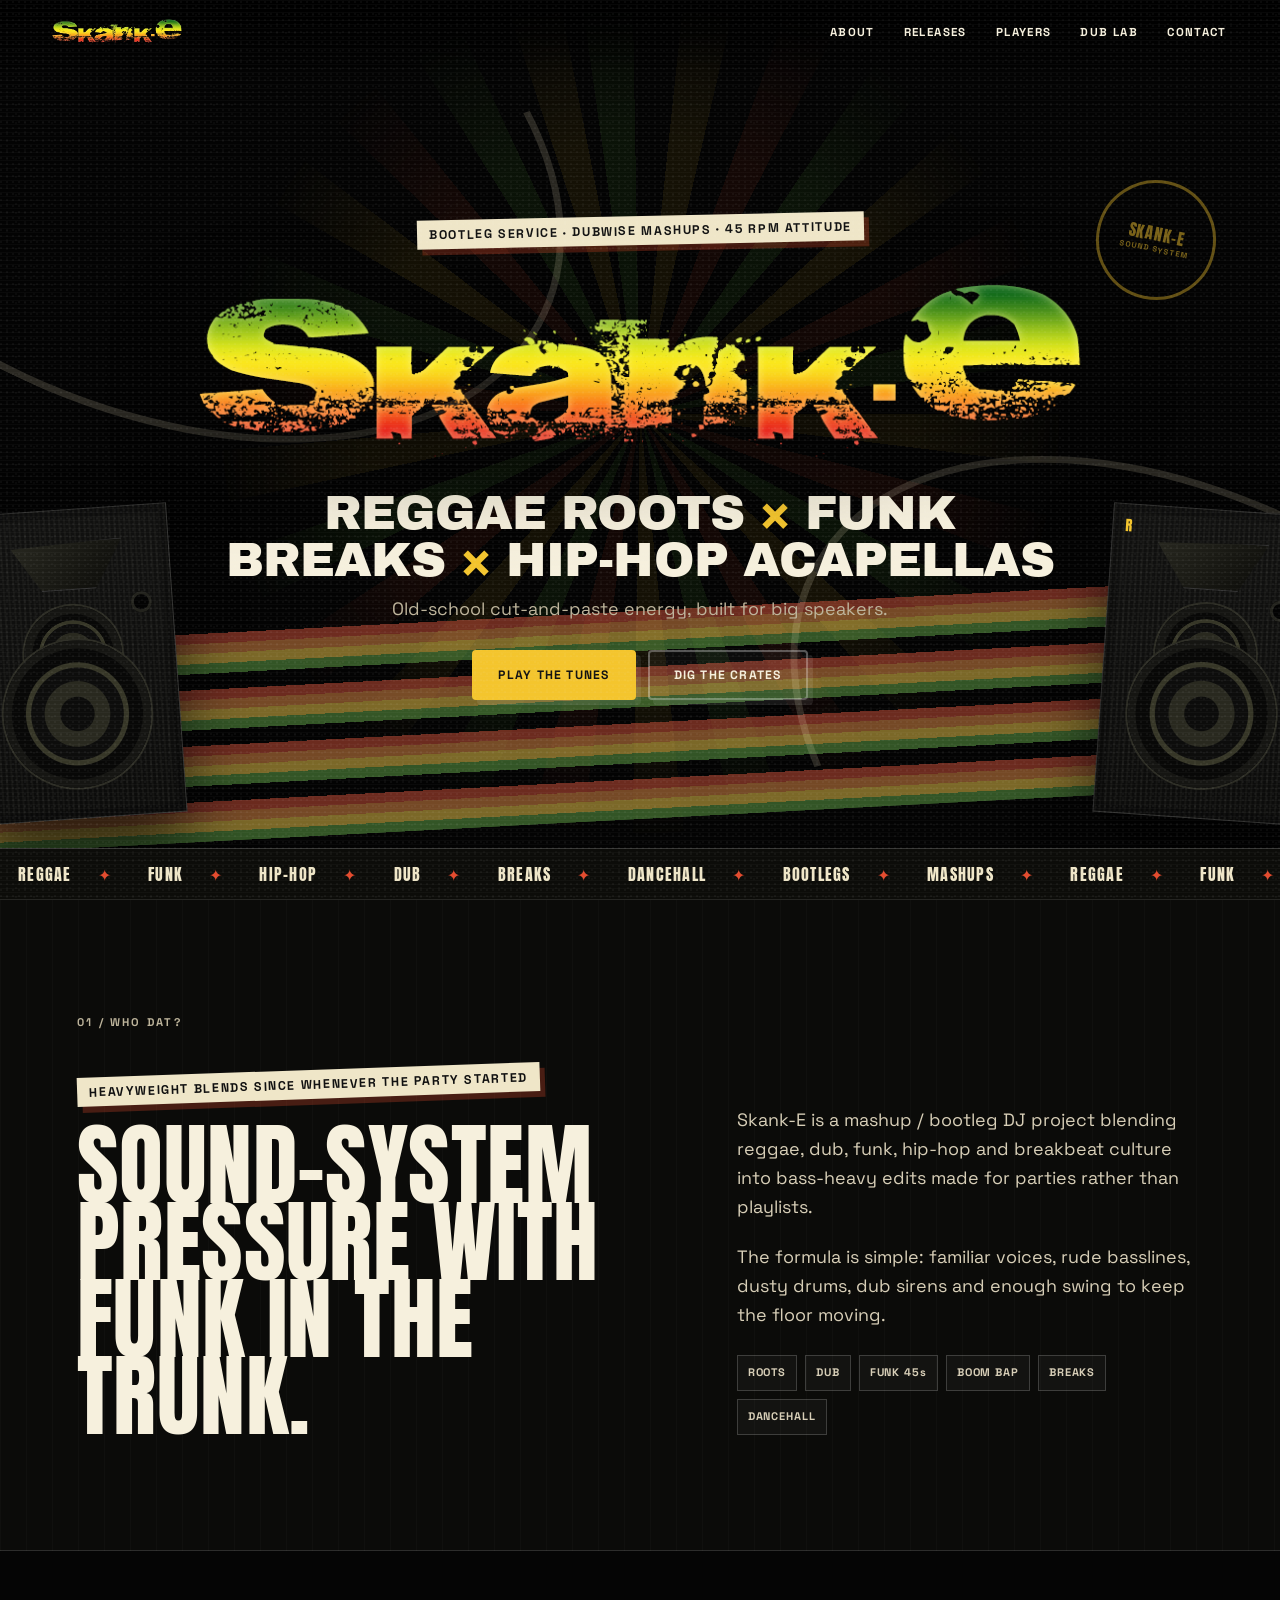
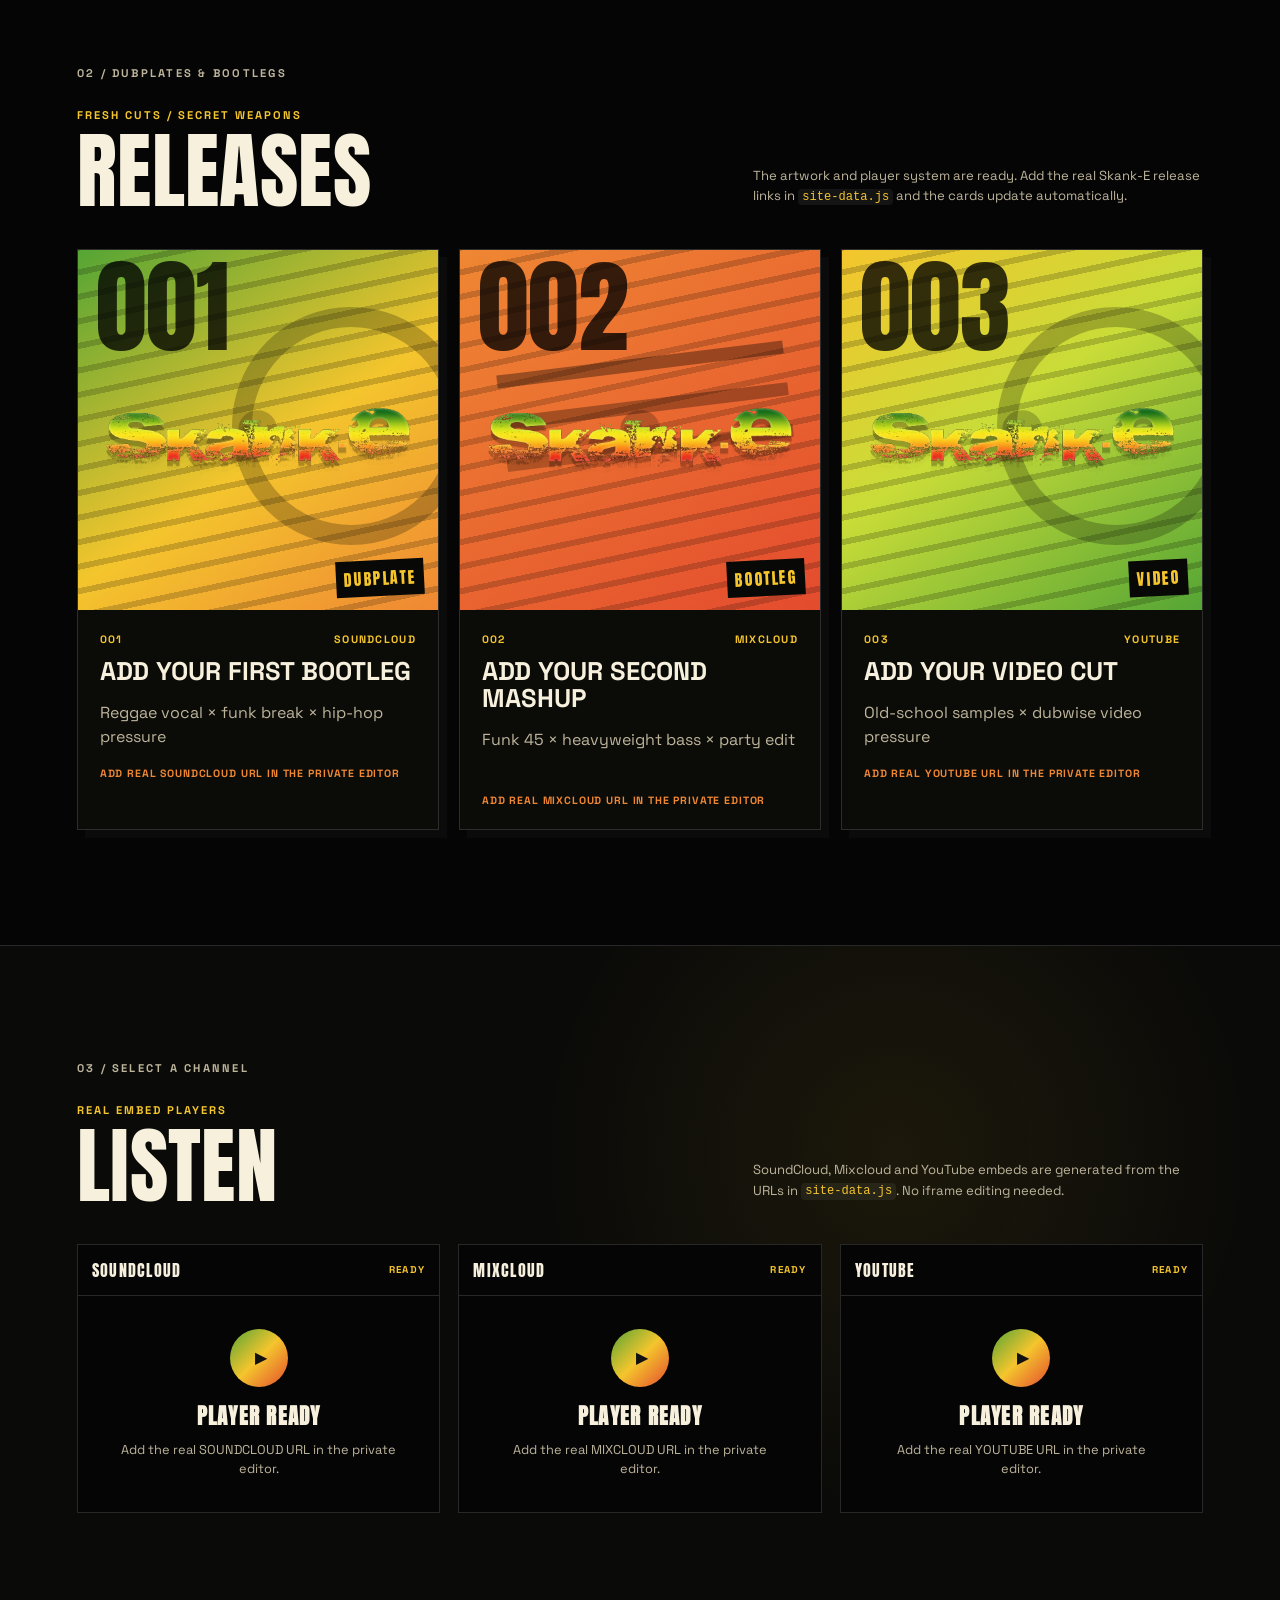
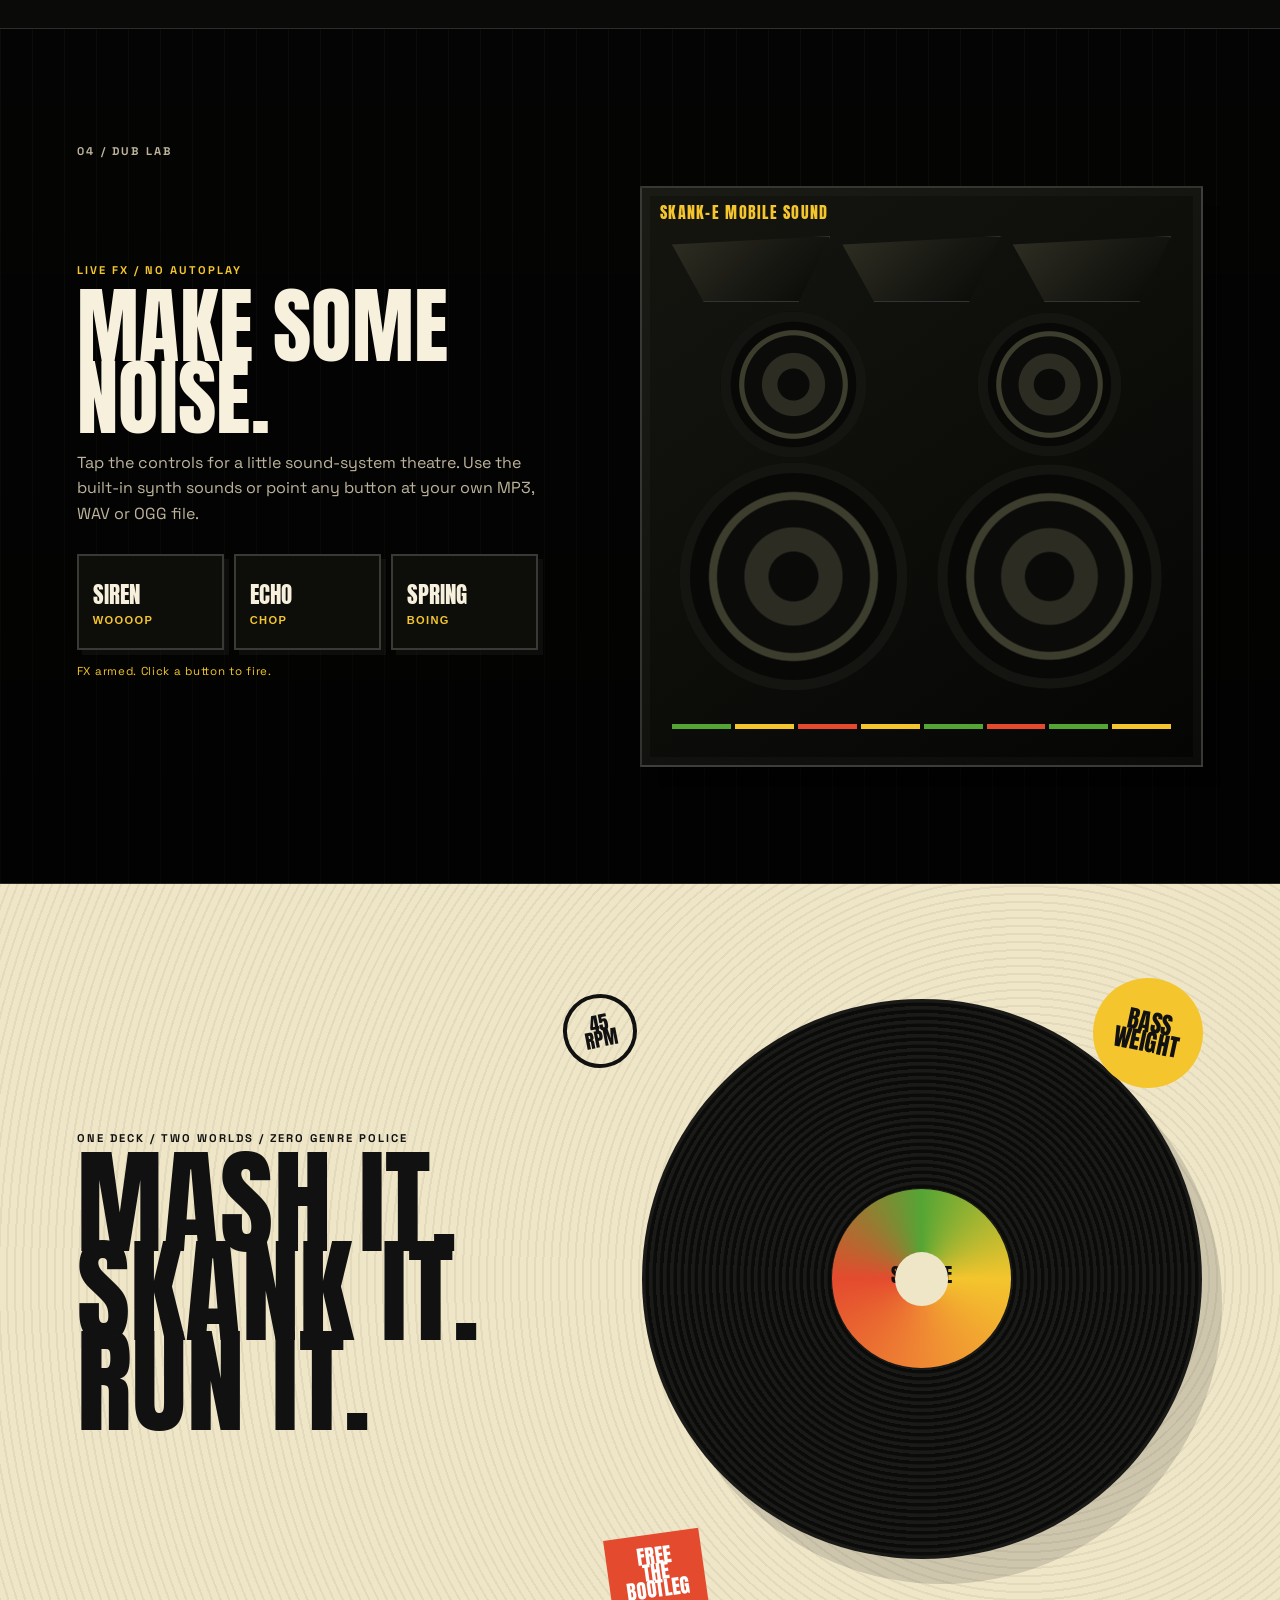
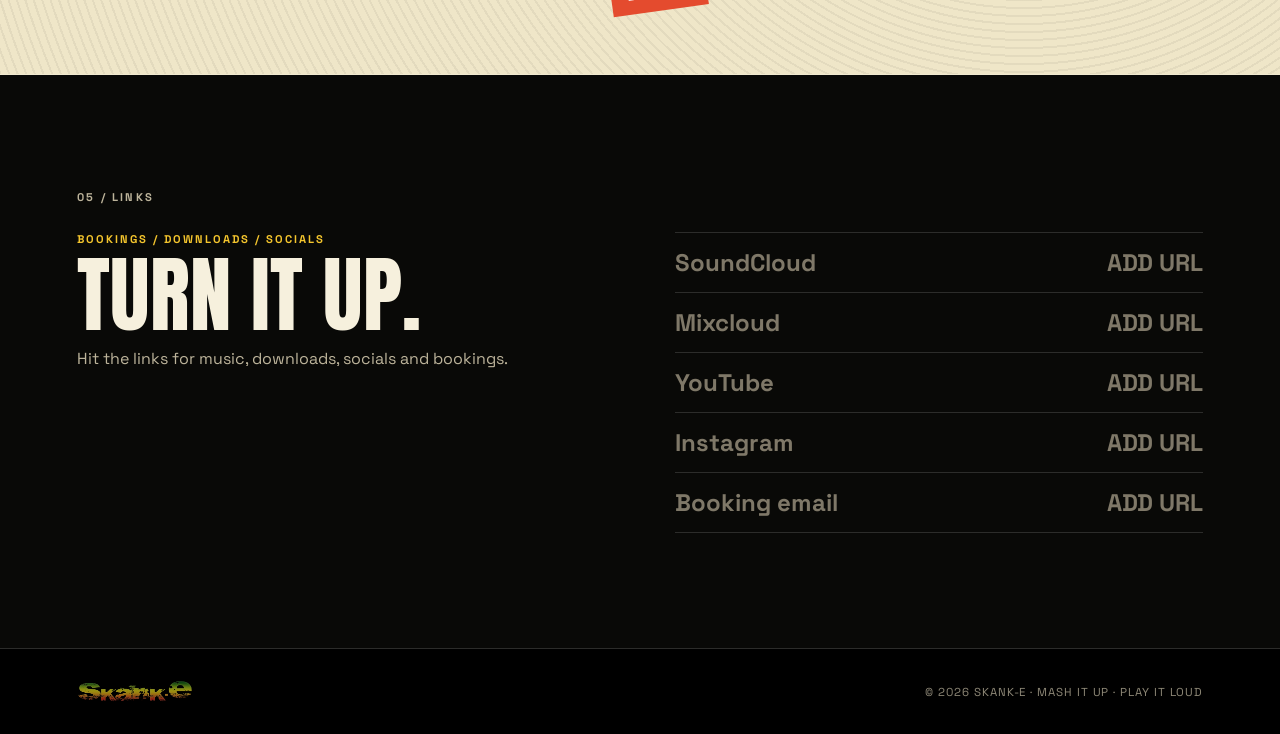
==== index.html @ 084b62ea "Add files via upload" ====
<!DOCTYPE html>
<html lang="en">
<head>
  <meta charset="UTF-8" />
  <meta name="viewport" content="width=device-width, initial-scale=1.0" />
  <meta name="theme-color" content="#050505" />
  <meta name="description" content="Skank-E — mashups, bootlegs and sound-system pressure: reggae, funk, hip-hop, dub and breaks." />
  <title>Skank-E — Mashups, Bootlegs & Sound-System Pressure</title>
  <link rel="preconnect" href="https://fonts.googleapis.com">
  <link rel="preconnect" href="https://fonts.gstatic.com" crossorigin>
  <link href="https://fonts.googleapis.com/css2?family=Anton&family=Archivo+Black&family=Space+Grotesk:wght@400;500;600;700&display=swap" rel="stylesheet">
  <link rel="stylesheet" href="styles.css" />
</head>
<body>
  <div class="grain" aria-hidden="true"></div>
  <div class="scanlines" aria-hidden="true"></div>

  <header class="site-header">
    <a class="brand" href="#top" aria-label="Skank-E home">
      <img src="assets/Skank-E_logo.png" alt="Skank-E logo" decoding="async" />
    </a>

    <button class="menu-toggle" type="button" aria-expanded="false" aria-controls="site-nav">
      <span></span><span></span><span></span>
      <span class="sr-only">Toggle menu</span>
    </button>

    <nav id="site-nav" class="site-nav" aria-label="Main navigation">
      <a href="#about">About</a>
      <a href="#releases">Releases</a>
      <a href="#players">Players</a>
      <a href="#dub-lab">Dub lab</a>
      <a href="#contact">Contact</a>
    </nav>
  </header>

  <main id="top">
    <section class="hero">
      <div class="hero-backdrop" aria-hidden="true">
        <div class="sunburst"></div>
        <div class="poster-lines"></div>
        <div class="cable cable-a"></div>
        <div class="cable cable-b"></div>
      </div>

      <div class="speaker-stack speaker-stack-left" aria-hidden="true">
        <div class="speaker-badge">L</div>
        <div class="horn"></div>
        <div class="cone cone-mid"></div>
        <div class="cone cone-low"></div>
        <div class="port"></div>
      </div>

      <div class="speaker-stack speaker-stack-right" aria-hidden="true">
        <div class="speaker-badge">R</div>
        <div class="horn"></div>
        <div class="cone cone-mid"></div>
        <div class="cone cone-low"></div>
        <div class="port"></div>
      </div>

      <div class="hero-copy">
        <div class="tape-label">BOOTLEG SERVICE · DUBWISE MASHUPS · 45 RPM ATTITUDE</div>
        <img class="hero-logo" src="assets/Skank-E_logo.png" alt="Skank-E" fetchpriority="high" decoding="async" />
        <p class="hero-tagline" id="hero-tagline">Reggae roots × funk breaks × hip-hop acapellas</p>
        <p class="hero-sub" id="hero-sub">Old-school cut-and-paste energy, built for big speakers.</p>
        <div class="hero-actions">
          <a class="btn btn-primary" href="#players">Play the tunes</a>
          <a class="btn btn-ghost" href="#releases">Dig the crates</a>
        </div>
      </div>

      <div class="hero-stamp" aria-hidden="true">
        <span>SKANK-E</span>
        <small>SOUND SYSTEM</small>
      </div>

      <div class="ticker" aria-label="Styles">
        <div class="ticker-track">
          <span>REGGAE</span><span>FUNK</span><span>HIP-HOP</span><span>DUB</span><span>BREAKS</span><span>DANCEHALL</span><span>BOOTLEGS</span><span>MASHUPS</span>
          <span>REGGAE</span><span>FUNK</span><span>HIP-HOP</span><span>DUB</span><span>BREAKS</span><span>DANCEHALL</span><span>BOOTLEGS</span><span>MASHUPS</span>
        </div>
      </div>
    </section>

    <section id="about" class="section about-section">
      <div class="section-label">01 / WHO DAT?</div>
      <div class="about-grid">
        <div class="about-title-wrap">
          <p class="stamp-note" id="about-kicker">HEAVYWEIGHT BLENDS SINCE WHENEVER THE PARTY STARTED</p>
          <h1 id="about-title">Sound-system<br>pressure with<br>funk in the trunk.</h1>
        </div>
        <div class="about-copy">
          <p id="about-p1"><strong>Skank-E</strong> is a mashup / bootleg DJ project blending reggae, dub, funk, hip-hop and breakbeat culture into bass-heavy edits made for parties rather than playlists.</p>
          <p id="about-p2">The formula is simple: familiar voices, rude basslines, dusty drums, dub sirens and enough swing to keep the floor moving.</p>
          <div class="selector-tags" aria-label="Styles">
            <span>ROOTS</span><span>DUB</span><span>FUNK 45s</span><span>BOOM BAP</span><span>BREAKS</span><span>DANCEHALL</span>
          </div>
        </div>
      </div>
    </section>

    <section id="releases" class="section releases-section">
      <div class="section-label">02 / DUBPLATES & BOOTLEGS</div>
      <div class="section-heading-row">
        <div>
          <p class="eyebrow">FRESH CUTS / SECRET WEAPONS</p>
          <h2>Releases</h2>
        </div>
        <p class="mini-note">The artwork and player system are ready. Add the real Skank-E release links in <code>site-data.js</code> and the cards update automatically.</p>
      </div>
      <div id="release-grid" class="release-grid" aria-live="polite"></div>
    </section>

    <section id="players" class="section players-section">
      <div class="section-label">03 / SELECT A CHANNEL</div>
      <div class="section-heading-row">
        <div>
          <p class="eyebrow">REAL EMBED PLAYERS</p>
          <h2>Listen</h2>
        </div>
        <p class="mini-note">SoundCloud, Mixcloud and YouTube embeds are generated from the URLs in <code>site-data.js</code>. No iframe editing needed.</p>
      </div>

      <div id="player-grid" class="player-grid"></div>
    </section>

    <section id="dub-lab" class="section dub-lab-section">
      <div class="section-label">04 / DUB LAB</div>
      <div class="dub-grid">
        <div class="dub-copy">
          <p class="eyebrow" id="dub-eyebrow">LIVE FX / NO AUTOPLAY</p>
          <h2 id="dub-title">Make some<br>noise.</h2>
          <p id="dub-description">Tap the controls for a little sound-system theatre.</p>
          <div class="fx-controls" id="fx-controls" role="group" aria-label="Dub effects"></div>
          <p class="fx-status" id="fx-status">FX armed. Click a button to fire.</p>
        </div>

        <div class="sound-system-rig" aria-hidden="true">
          <div class="rig-label" id="rig-label">SKANK-E MOBILE SOUND</div>
          <div class="rig-row rig-horns"><i></i><i></i><i></i></div>
          <div class="rig-row rig-mids"><i></i><i></i></div>
          <div class="rig-row rig-bass"><i></i><i></i></div>
          <div class="rig-meter"><b></b><b></b><b></b><b></b><b></b><b></b><b></b><b></b></div>
        </div>
      </div>
    </section>

    <section class="section flyer-section" aria-label="Skank-E visual poster">
      <div class="flyer-copy">
        <p class="eyebrow">ONE DECK / TWO WORLDS / ZERO GENRE POLICE</p>
        <h2>Mash it.<br>Skank it.<br>Run it.</h2>
      </div>
      <div class="giant-45" aria-hidden="true">
        <div class="giant-45-label">SKANK-E<br><small>DUBPLATE</small></div>
      </div>
      <div class="flyer-stickers" aria-hidden="true">
        <span class="sticker sticker-a">BASS<br>WEIGHT</span>
        <span class="sticker sticker-b">FREE<br>THE<br>BOOTLEG</span>
        <span class="sticker sticker-c">45<br>RPM</span>
      </div>
    </section>

    <section id="contact" class="section contact-section">
      <div class="section-label">05 / LINKS</div>
      <div class="contact-grid">
        <div>
          <p class="eyebrow" id="contact-eyebrow">BOOKINGS / DOWNLOADS / SOCIALS</p>
          <h2 id="contact-title">Turn it up.</h2>
          <p class="contact-note" id="contact-note">Hit the links for music, downloads, socials and bookings.</p>
        </div>
        <div id="link-stack" class="link-stack"></div>
      </div>
    </section>
  </main>

  <footer class="site-footer">
    <img src="assets/Skank-E_logo.png" alt="" aria-hidden="true" />
    <p>© <span id="year"></span> <span id="footer-text">SKANK-E · MASH IT UP · PLAY IT LOUD</span></p>
  </footer>

  <script src="site-data.js"></script>
  <script src="script.js"></script>
</body>
</html>
---- styles.css ----
:root {
  --bg: #050505;
  --ink: #090907;
  --panel: #10100d;
  --panel-2: #161611;
  --paper: #efe6c8;
  --text: #f6f0dd;
  --muted: #bdb49b;
  --green: #55a535;
  --lime: #c9dc38;
  --yellow: #f4c52d;
  --orange: #ef8733;
  --red: #e44b2e;
  --line: rgba(255,255,255,.14);
  --radius: 18px;
}

* { box-sizing: border-box; }
html { scroll-behavior: smooth; }
body {
  margin: 0;
  min-width: 320px;
  background: var(--bg);
  color: var(--text);
  font-family: "Space Grotesk", Arial, sans-serif;
  overflow-x: hidden;
}

a { color: inherit; }
img { max-width: 100%; display: block; }
button, a { -webkit-tap-highlight-color: transparent; }
code {
  color: var(--yellow);
  background: rgba(255,255,255,.06);
  padding: .12em .34em;
  border-radius: 4px;
  font-size: .92em;
}

.sr-only {
  position: absolute;
  width: 1px;
  height: 1px;
  overflow: hidden;
  clip: rect(0,0,0,0);
  white-space: nowrap;
}

.grain,
.scanlines {
  position: fixed;
  inset: 0;
  pointer-events: none;
  z-index: 50;
}
.grain {
  opacity: .14;
  mix-blend-mode: screen;
  background-image:
    radial-gradient(circle at 20% 30%, rgba(255,255,255,.28) 0 1px, transparent 1.2px),
    radial-gradient(circle at 80% 65%, rgba(255,255,255,.18) 0 1px, transparent 1.1px);
  background-size: 6px 6px, 9px 9px;
}
.scanlines {
  opacity: .03;
  background: repeating-linear-gradient(to bottom, #fff 0 1px, transparent 1px 4px);
}

.site-header {
  position: fixed;
  top: 0;
  left: 0;
  width: 100%;
  z-index: 40;
  display: flex;
  align-items: center;
  justify-content: space-between;
  gap: 24px;
  padding: 14px clamp(18px, 4vw, 56px);
  background: linear-gradient(to bottom, rgba(0,0,0,.94), rgba(0,0,0,.58), transparent);
}
.brand img { width: 126px; height: auto; }
.site-nav { display: flex; gap: 25px; align-items: center; }
.site-nav a {
  text-decoration: none;
  text-transform: uppercase;
  font-weight: 800;
  font-size: .72rem;
  letter-spacing: .12em;
  position: relative;
}
.site-nav a::after {
  content: "";
  position: absolute;
  left: 0;
  bottom: -7px;
  width: 100%;
  height: 3px;
  background: linear-gradient(90deg, var(--green), var(--yellow), var(--red));
  transform: scaleX(0);
  transform-origin: right;
  transition: transform .22s ease;
}
.site-nav a:hover::after { transform: scaleX(1); transform-origin: left; }

.menu-toggle {
  display: none;
  width: 44px;
  height: 44px;
  border: 1px solid var(--line);
  border-radius: 50%;
  background: #0b0b09;
  padding: 11px;
}
.menu-toggle span:not(.sr-only) {
  display: block;
  height: 2px;
  margin: 4px 0;
  background: var(--text);
}

.hero {
  position: relative;
  min-height: 100svh;
  display: grid;
  place-items: center;
  padding: 118px 20px 86px;
  overflow: hidden;
  isolation: isolate;
  background: #030303;
}
.hero-backdrop { position: absolute; inset: 0; z-index: -3; overflow: hidden; }
.sunburst {
  position: absolute;
  left: 50%; top: 46%;
  width: min(840px, 76vw);
  aspect-ratio: 1;
  transform: translate(-50%,-50%);
  border-radius: 50%;
  opacity: .62;
  background:
    repeating-conic-gradient(from -8deg,
      rgba(84,165,53,.16) 0 7deg,
      transparent 7deg 14deg,
      rgba(244,197,45,.12) 14deg 21deg,
      transparent 21deg 28deg,
      rgba(228,75,46,.12) 28deg 35deg,
      transparent 35deg 42deg);
  mask-image: radial-gradient(circle, #000 0 46%, transparent 72%);
}
.poster-lines {
  position: absolute;
  inset: auto -8% 9% -8%;
  height: 24%;
  transform: rotate(-3deg);
  opacity: .52;
  background: repeating-linear-gradient(0deg,
    var(--green) 0 10px,
    var(--yellow) 10px 20px,
    var(--orange) 20px 30px,
    var(--red) 30px 40px,
    transparent 40px 56px);
  filter: saturate(.8);
}
.cable {
  position: absolute;
  width: 70vw;
  height: 58vw;
  max-height: 560px;
  border: 7px solid rgba(241,230,195,.16);
  border-left-color: transparent;
  border-top-color: transparent;
  border-radius: 50%;
}
.cable-a { left: -24vw; top: -12vw; transform: rotate(25deg); }
.cable-b { right: -29vw; bottom: -13vw; transform: rotate(210deg); }

.hero-copy {
  width: min(980px, 88vw);
  position: relative;
  z-index: 5;
  text-align: center;
}
.tape-label,
.stamp-note {
  display: inline-block;
  background: var(--paper);
  color: #111;
  padding: 7px 12px 6px;
  transform: rotate(-1.2deg);
  font-size: clamp(.61rem, 1vw, .78rem);
  font-weight: 900;
  letter-spacing: .13em;
  box-shadow: 5px 6px 0 rgba(228,75,46,.28);
}
.hero-logo {
  width: min(900px, 98%);
  margin: 20px auto 10px;
  filter: drop-shadow(0 25px 45px rgba(0,0,0,.6));
}
.hero-tagline {
  margin: 10px auto 0;
  max-width: 860px;
  font-family: "Archivo Black", Impact, sans-serif;
  text-transform: uppercase;
  font-size: clamp(1.45rem, 3.8vw, 3.35rem);
  line-height: .98;
  letter-spacing: -.02em;
}
.hero-tagline span { color: var(--yellow); }
.hero-sub {
  max-width: 640px;
  margin: 13px auto 0;
  color: var(--muted);
  font-size: clamp(.95rem, 1.4vw, 1.15rem);
}
.hero-actions { display: flex; justify-content: center; gap: 12px; margin-top: 30px; flex-wrap: wrap; }

.btn {
  display: inline-flex;
  align-items: center;
  justify-content: center;
  min-height: 50px;
  padding: 0 24px;
  border: 2px solid transparent;
  border-radius: 4px;
  text-decoration: none;
  text-transform: uppercase;
  letter-spacing: .1em;
  font-size: .76rem;
  font-weight: 900;
  box-shadow: 5px 5px 0 rgba(255,255,255,.08);
  transition: transform .18s ease, box-shadow .18s ease, background .18s ease;
}
.btn:hover { transform: translate(-2px,-2px); box-shadow: 8px 8px 0 rgba(255,255,255,.09); }
.btn-primary { background: var(--yellow); color: #111; }
.btn-primary:hover { background: var(--lime); }
.btn-ghost { border-color: rgba(255,255,255,.3); background: rgba(255,255,255,.035); }
.btn-ghost:hover { border-color: var(--yellow); }

.speaker-stack {
  --pulse: 1;
  position: absolute;
  bottom: 9vh;
  width: clamp(130px, 16vw, 245px);
  aspect-ratio: .66;
  background:
    linear-gradient(rgba(255,255,255,.03), rgba(255,255,255,.01)),
    repeating-linear-gradient(90deg, #121210 0 2px, #090908 2px 5px);
  border: 1px solid rgba(255,255,255,.13);
  box-shadow: 0 35px 65px rgba(0,0,0,.65), inset 0 0 0 8px rgba(0,0,0,.22);
  z-index: -1;
}
.speaker-stack-left { left: -2.2vw; transform: rotate(-4deg); }
.speaker-stack-right { right: -2.2vw; transform: rotate(4deg); }
.speaker-badge {
  position: absolute;
  top: 10px; left: 12px;
  font-family: Anton, Impact, sans-serif;
  color: var(--yellow);
  font-size: .9rem;
}
.horn {
  position: absolute;
  top: 10%; left: 50%;
  width: 55%; height: 16%;
  transform: translateX(-50%);
  background: linear-gradient(135deg, #27271f, #0b0b08);
  clip-path: polygon(0 10%,100% 0,74% 100%,26% 100%);
  border: 1px solid #333;
}
.cone {
  position: absolute;
  left: 50%;
  transform: translateX(-50%) scale(var(--pulse,1));
  border-radius: 50%;
  background: radial-gradient(circle, #0c0c0b 0 16%, #29291f 17% 31%, #0d0d0c 32% 44%, #363627 45% 49%, #080807 50% 100%);
  box-shadow: inset 0 0 0 8px #151512, 0 0 0 2px #2c2c24;
  transition: transform 90ms linear;
}
.cone-mid { top: 31%; width: 48%; aspect-ratio: 1; }
.cone-low { bottom: 10%; width: 72%; aspect-ratio: 1; }
.port {
  position: absolute;
  top: 28%; right: 10%;
  width: 10%; aspect-ratio: 1;
  border-radius: 50%; background: #030303;
  box-shadow: inset 0 0 0 3px #23231d;
}

.hero-stamp {
  position: absolute;
  right: clamp(16px, 5vw, 70px);
  top: 20vh;
  width: 120px;
  aspect-ratio: 1;
  border: 3px solid rgba(244,197,45,.56);
  border-radius: 50%;
  transform: rotate(12deg);
  display: grid;
  place-content: center;
  text-align: center;
  font-family: Anton, Impact, sans-serif;
  color: rgba(244,197,45,.7);
  line-height: .9;
  letter-spacing: .06em;
  opacity: .7;
}
.hero-stamp small { font-family: "Space Grotesk"; font-weight: 800; font-size: .48rem; margin-top: 4px; }

.ticker {
  position: absolute;
  bottom: 0;
  left: 0;
  right: 0;
  overflow: hidden;
  border-top: 1px solid rgba(255,255,255,.16);
  border-bottom: 1px solid rgba(255,255,255,.1);
  background: #0c0c09;
}
.ticker-track {
  display: flex;
  width: max-content;
  animation: ticker 22s linear infinite;
}
.ticker span {
  display: inline-flex;
  align-items: center;
  padding: 13px 18px;
  font-family: Anton, Impact, sans-serif;
  letter-spacing: .08em;
  color: var(--paper);
}
.ticker span::after { content: "✦"; color: var(--red); margin-left: 26px; }
@keyframes ticker { to { transform: translateX(-50%); } }

.section {
  position: relative;
  padding: clamp(74px, 9vw, 132px) clamp(20px, 6vw, 90px);
  border-bottom: 1px solid var(--line);
  overflow: hidden;
}
.section-label {
  margin-bottom: 28px;
  font-size: .7rem;
  letter-spacing: .2em;
  font-weight: 800;
  color: var(--muted);
}
.eyebrow {
  margin: 0 0 13px;
  color: var(--yellow);
  font-size: .7rem;
  font-weight: 900;
  letter-spacing: .18em;
}
h1,h2,h3 { margin: 0; }
h1,h2 {
  font-family: Anton, Impact, sans-serif;
  font-weight: 400;
  text-transform: uppercase;
  letter-spacing: .005em;
}
h1 { font-size: clamp(3.2rem, 7vw, 7.4rem); line-height: .86; }
h2 { font-size: clamp(3rem, 6.5vw, 6.5rem); line-height: .86; }

.about-section {
  background:
    linear-gradient(90deg, rgba(255,255,255,.02) 1px, transparent 1px),
    linear-gradient(#0b0b09,#0b0b09);
  background-size: 26px 26px, auto;
}
.about-grid { display: grid; grid-template-columns: 1.1fr .9fr; gap: clamp(34px,7vw,110px); align-items: end; }
.about-title-wrap { position: relative; }
.about-title-wrap .stamp-note { margin-bottom: 28px; transform: rotate(-2deg); }
.about-copy { font-size: clamp(1rem,1.4vw,1.26rem); line-height: 1.62; color: #d7ceb7; }
.about-copy p { margin: 0 0 1.15em; }
.selector-tags { display: flex; flex-wrap: wrap; gap: 8px; margin-top: 26px; }
.selector-tags span { border: 1px solid rgba(255,255,255,.18); padding: 8px 10px; font-size: .69rem; font-weight: 900; letter-spacing: .08em; background: rgba(255,255,255,.03); }

.section-heading-row { display: flex; align-items: end; justify-content: space-between; gap: 40px; margin-bottom: 42px; }
.mini-note { max-width: 450px; margin: 0; color: var(--muted); font-size: .82rem; line-height: 1.55; }

.releases-section { background: #050505; }
.release-grid { display: grid; grid-template-columns: repeat(3,minmax(0,1fr)); gap: 20px; }
.release-card { border: 1px solid var(--line); background: #0b0b08; min-width: 0; box-shadow: 8px 8px 0 rgba(255,255,255,.025); }
.release-art { position: relative; aspect-ratio: 1; overflow: hidden; isolation: isolate; }
.release-art::before,
.release-art::after { content: ""; position: absolute; }
.release-art::before { inset: 0; background: repeating-linear-gradient(-12deg, transparent 0 18px, rgba(0,0,0,.18) 18px 24px); z-index: -1; }
.release-art::after { width: 55%; aspect-ratio: 1; border-radius: 50%; border: 20px solid rgba(0,0,0,.23); top: 16%; right: -9%; z-index: -1; }
.artwork-a { background: linear-gradient(145deg,var(--green),var(--yellow) 55%,var(--orange)); }
.artwork-b { background: linear-gradient(145deg,var(--orange),var(--red)); }
.artwork-b::after { border-radius: 0; width: 80%; height: 13px; aspect-ratio: auto; border: 0; background: rgba(0,0,0,.35); top: 30%; right: 10%; box-shadow: 0 42px rgba(0,0,0,.3),0 84px rgba(0,0,0,.24); transform: rotate(-7deg); }
.artwork-c { background: linear-gradient(145deg,var(--yellow),var(--lime) 45%,var(--green)); }
.art-logo { position: absolute; left: 6%; right: 6%; top: 39%; z-index: 2; filter: drop-shadow(0 6px 0 rgba(0,0,0,.12)); }
.art-logo img { width: 100%; }
.art-no { position: absolute; top: 3%; left: 5%; font-family: Anton,Impact,sans-serif; font-size: clamp(4rem,8vw,7.5rem); line-height: .9; color: rgba(0,0,0,.78); }
.art-label { position: absolute; right: 4%; bottom: 4%; padding: 6px 8px; background: #080806; color: var(--yellow); font-family: Anton,Impact,sans-serif; letter-spacing: .1em; transform: rotate(-3deg); }
.art-hole { position: absolute; width: 11%; aspect-ratio: 1; border-radius: 50%; background: #050505; left: 50%; top: 50%; transform: translate(-50%,-50%); opacity: .22; }
.release-meta { padding: 22px; }
.release-topline { display: flex; justify-content: space-between; gap: 10px; margin-bottom: 12px; color: var(--yellow); font-size: .67rem; font-weight: 900; letter-spacing: .12em; }
.release-meta h3 { font-size: clamp(1.3rem,2vw,1.85rem); line-height: 1.05; }
.release-meta p { color: var(--muted); line-height: 1.5; min-height: 3em; }
.release-actions { display: flex; gap: 10px; align-items: center; flex-wrap: wrap; margin-top: 18px; }
.text-link { font-weight: 800; text-decoration: none; border-bottom: 1px solid rgba(255,255,255,.35); }
.pending-link { font-size: .66rem; font-weight: 900; letter-spacing: .08em; color: var(--orange); }
.download-chip { text-decoration: none; font-size: .66rem; font-weight: 900; letter-spacing: .09em; background: var(--yellow); color: #111; padding: 7px 9px; }
.release-mini-player { width: 100%; height: 166px; border: 0; margin-top: 18px; background: #111; }

.players-section {
  background:
    radial-gradient(circle at 70% 30%, rgba(244,197,45,.08), transparent 35%),
    #0a0a08;
}
.player-grid { display: grid; grid-template-columns: repeat(3,minmax(0,1fr)); gap: 18px; }
.player-card { border: 1px solid var(--line); background: #050505; min-height: 270px; overflow: hidden; }
.player-head { display: flex; justify-content: space-between; align-items: center; gap: 10px; padding: 13px 14px; border-bottom: 1px solid var(--line); font-family: Anton,Impact,sans-serif; letter-spacing: .08em; }
.player-head b { color: var(--yellow); font-family: "Space Grotesk"; font-size: .62rem; }
.platform-player { width: 100%; border: 0; display: block; min-height: 216px; background: #111; }
.platform-player.soundcloud { height: 216px; }
.platform-player.mixcloud { height: 216px; }
.platform-player.youtube { aspect-ratio: 16/9; min-height: 0; height: auto; }
.player-placeholder { min-height: 216px; display: grid; place-content: center; justify-items: center; text-align: center; padding: 24px; }
.placeholder-icon { width: 58px; aspect-ratio: 1; border-radius: 50%; display: grid; place-items: center; margin-bottom: 14px; background: linear-gradient(135deg,var(--green),var(--yellow),var(--red)); color: #111; padding-left: 4px; }
.player-placeholder strong { font-family: Anton,Impact,sans-serif; font-size: 1.3rem; letter-spacing: .06em; }
.player-placeholder p { margin: 8px 0 0; max-width: 280px; color: var(--muted); font-size: .8rem; line-height: 1.5; }

.dub-lab-section {
  background:
    linear-gradient(rgba(0,0,0,.54),rgba(0,0,0,.78)),
    repeating-linear-gradient(90deg,#1a1a14 0 1px,#090908 1px 32px);
}
.dub-grid { display: grid; grid-template-columns: .9fr 1.1fr; gap: clamp(40px,8vw,120px); align-items: center; }
.dub-copy > p:not(.eyebrow,.fx-status) { max-width: 620px; color: var(--muted); line-height: 1.6; }
.fx-controls { display: grid; grid-template-columns: repeat(3,1fr); gap: 10px; margin: 28px 0 14px; }
.fx-button { min-height: 96px; border: 2px solid rgba(255,255,255,.18); background: #0d0d0a; color: var(--text); cursor: pointer; text-align: left; padding: 14px; box-shadow: 5px 5px 0 rgba(255,255,255,.04); transition: transform .12s ease, background .12s ease; }
.fx-button span { display: block; font-family: Anton,Impact,sans-serif; font-size: 1.45rem; }
.fx-button small { color: var(--yellow); font-weight: 900; letter-spacing: .12em; }
.fx-button:hover { background: #181812; transform: translate(-2px,-2px); }
.fx-button.fired { background: var(--yellow); color: #111; transform: translate(2px,2px) scale(.98); }
.fx-button.fired small { color: #111; }
.fx-status { font-size: .72rem; color: var(--yellow); letter-spacing: .06em; }

.sound-system-rig { position: relative; width: min(650px,100%); margin-inline: auto; padding: 48px 30px 36px; border: 2px solid rgba(255,255,255,.18); background: linear-gradient(145deg,#151510,#050504); box-shadow: 18px 20px 0 rgba(0,0,0,.34), inset 0 0 0 8px rgba(255,255,255,.025); }
.rig-label { position: absolute; top: 12px; left: 18px; font-family: Anton,Impact,sans-serif; letter-spacing: .08em; color: var(--yellow); }
.rig-row { display: grid; gap: 12px; margin-bottom: 12px; }
.rig-horns { grid-template-columns: repeat(3,1fr); }
.rig-horns i { height: 66px; background: linear-gradient(135deg,#2e2e23,#070706); clip-path: polygon(0 13%,100% 0,80% 100%,20% 100%); border: 1px solid #333; }
.rig-mids,.rig-bass { grid-template-columns: repeat(2,1fr); }
.rig-mids i,.rig-bass i { --pulse:1; aspect-ratio: 1; border-radius: 50%; background: radial-gradient(circle,#0a0a09 0 15%,#2c2c23 16% 30%,#0b0b09 31% 47%,#3d3d2e 48% 52%,#080807 53% 100%); box-shadow: inset 0 0 0 10px #141411; transform: scale(var(--pulse)); transition: transform 90ms linear; }
.rig-mids i { justify-self: center; width: 58%; }
.rig-bass i { width: 90%; justify-self: center; }
.rig-meter { display: flex; gap: 4px; height: 23px; margin-top: 20px; align-items: end; }
.rig-meter b { flex: 1; height: 25%; background: var(--green); animation: meter 1s ease-in-out infinite alternate; }
.rig-meter b:nth-child(2n) { animation-delay: -.4s; background: var(--yellow); }
.rig-meter b:nth-child(3n) { animation-delay: -.7s; background: var(--red); }
.rig-meter b:nth-child(5n) { animation-delay: -.2s; }
@keyframes meter { to { height: 100%; } }

.flyer-section { min-height: 720px; display: grid; grid-template-columns: 1fr 1fr; align-items: center; background: var(--paper); color: #111; }
.flyer-section::before { content:""; position:absolute; inset:0; background: repeating-radial-gradient(circle at 80% 50%,rgba(0,0,0,.05) 0 2px,transparent 2px 8px); }
.flyer-copy { position: relative; z-index: 2; }
.flyer-copy .eyebrow { color: #111; }
.flyer-copy h2 { font-size: clamp(4rem,9vw,9rem); line-height: .78; }
.giant-45 { position: relative; z-index: 2; width: min(560px,76vw); aspect-ratio:1; border-radius:50%; justify-self:center; background: repeating-radial-gradient(circle,#0b0b0a 0 3px,#1a1a18 4px 7px); box-shadow: 20px 25px 0 rgba(0,0,0,.14); animation: spin 18s linear infinite; }
.giant-45-label { position:absolute; inset:34%; border-radius:50%; display:grid; place-content:center; text-align:center; background: conic-gradient(var(--green),var(--yellow),var(--orange),var(--red),var(--green)); font-family:Anton,Impact,sans-serif; font-size: clamp(.8rem,1.8vw,1.25rem); line-height:.9; }
.giant-45-label::after { content:""; position:absolute; width:30%; aspect-ratio:1; border-radius:50%; background:#efe6c8; left:50%; top:50%; transform:translate(-50%,-50%); }
.giant-45-label small { font-family:"Space Grotesk"; font-size:.4em; letter-spacing:.12em; }
.flyer-stickers span { position:absolute; z-index:3; display:grid; place-content:center; text-align:center; font-family:Anton,Impact,sans-serif; line-height:.82; }
.sticker-a { right:6%; top:12%; width:110px; aspect-ratio:1; border-radius:50%; background:var(--yellow); transform:rotate(12deg); font-size:1.5rem; }
.sticker-b { right:45%; bottom:8%; padding:14px 16px; background:var(--red); color:#fff; transform:rotate(-8deg); font-size:1.25rem; }
.sticker-c { left:44%; top:14%; width:74px; aspect-ratio:1; border:4px solid #111; border-radius:50%; transform:rotate(-11deg); font-size:1.2rem; }
@keyframes spin { to { transform: rotate(360deg); } }

.contact-section { background:#090907; }
.contact-grid { display:grid; grid-template-columns:1fr 1fr; gap:70px; align-items:start; }
.contact-note { max-width:500px; color:var(--muted); line-height:1.55; }
.link-stack { border-top:1px solid var(--line); }
.link-stack a { display:flex; justify-content:space-between; gap:20px; padding:18px 0; border-bottom:1px solid var(--line); text-decoration:none; font-size:clamp(1rem,2vw,1.5rem); font-weight:800; transition:color .2s ease,padding-left .2s ease; }
.link-stack a:hover { color:var(--yellow); padding-left:8px; }
.link-stack a.is-pending { color:#7f7868; cursor:default; }
.link-stack a.is-pending:hover { padding-left:0; }

.site-footer { display:flex; align-items:center; justify-content:space-between; gap:20px; padding:24px clamp(20px,6vw,90px); background:#000; color:#8e8877; font-size:.72rem; letter-spacing:.08em; text-transform:uppercase; }
.site-footer img { width:100px; opacity:.62; }

@media (max-width: 1050px) {
  .release-grid,.player-grid { grid-template-columns:1fr 1fr; }
  .release-card:last-child,.player-card:last-child { grid-column:1/-1; }
  .player-card:last-child .platform-player.youtube { max-width:720px; margin-inline:auto; }
  .hero-stamp { display:none; }
}

@media (max-width: 900px) {
  .site-header { padding-top:12px; }
  .brand img { width:108px; }
  .menu-toggle { display:block; }
  .site-nav { position:absolute; top:66px; left:16px; right:16px; display:none; flex-direction:column; align-items:stretch; gap:0; background:rgba(8,8,7,.98); border:1px solid var(--line); }
  .site-nav.open { display:flex; }
  .site-nav a { padding:16px 18px; border-bottom:1px solid var(--line); }
  .site-nav a:last-child { border-bottom:0; }
  .site-nav a::after { display:none; }
  .about-grid,.dub-grid,.contact-grid,.flyer-section { grid-template-columns:1fr; }
  .flyer-section { gap:60px; }
  .giant-45 { width:min(500px,80vw); }
  .section-heading-row { flex-direction:column; align-items:flex-start; }
  .speaker-stack { opacity:.34; }
  .speaker-stack-left { left:-9vw; }
  .speaker-stack-right { right:-9vw; }
  .sticker-c { left:auto; right:8%; top:42%; }
}

@media (max-width: 650px) {
  .hero { padding-inline:14px; }
  .hero-copy { width:94vw; }
  .hero-logo { width:100%; }
  .hero-tagline { font-size:clamp(1.45rem,8.5vw,2.7rem); }
  .speaker-stack { display:none; }
  .section { padding-left:18px; padding-right:18px; }
  .release-grid,.player-grid { grid-template-columns:1fr; }
  .release-card:last-child,.player-card:last-child { grid-column:auto; }
  .fx-controls { grid-template-columns:1fr; }
  .fx-button { min-height:74px; }
  .sound-system-rig { padding:44px 18px 28px; }
  .flyer-section { min-height:auto; }
  .flyer-copy h2 { font-size:clamp(4rem,20vw,7rem); }
  .sticker-a { width:86px; font-size:1.15rem; right:5%; top:7%; }
  .sticker-b { right:7%; bottom:4%; }
  .sticker-c { display:none !important; }
  .site-footer { align-items:flex-start; flex-direction:column; }
}

@media (prefers-reduced-motion: reduce) {
  html { scroll-behavior:auto; }
  *,*::before,*::after { animation-duration:.01ms !important; animation-iteration-count:1 !important; transition-duration:.01ms !important; }
}

/* -------------------------------------------------------------
   Responsive QA pass — 2026-08
   Touch targets, fixed-header anchors, compact logo asset,
   small-screen spacing and reduced-motion/performance refinements.
   ------------------------------------------------------------- */
html { scroll-padding-top: 82px; }
section[id] { scroll-margin-top: 82px; }

.site-header {
  padding-top: max(10px, env(safe-area-inset-top));
  padding-right: max(clamp(18px, 4vw, 56px), env(safe-area-inset-right));
  padding-left: max(clamp(18px, 4vw, 56px), env(safe-area-inset-left));
}
.brand {
  display: inline-flex;
  align-items: center;
  min-height: 44px;
  flex: 0 0 auto;
}
.brand img { width: 132px; }
.site-nav a {
  display: inline-flex;
  align-items: center;
  min-height: 44px;
  padding: 0 2px;
}
.site-nav a::after { bottom: 4px; }
.menu-toggle { cursor: pointer; flex: 0 0 auto; }

.hero {
  min-height: 100vh;
  min-height: 100svh;
  padding-top: 92px;
  padding-bottom: 76px;
}
.hero-logo {
  width: min(900px, 96%);
  margin-top: 30px;
  margin-bottom: 22px;
}
.art-logo {
  top: 43%;
  left: 7%;
  right: 7%;
}
.art-logo img {
  width: 100%;
  filter: drop-shadow(0 5px 0 rgba(0,0,0,.18));
}
.site-footer img { width: 116px; }

/* Pending links are non-interactive rows rather than anchors. */
.link-stack a,
.link-stack .link-row {
  display: flex;
  justify-content: space-between;
  align-items: center;
  gap: 20px;
  min-height: 54px;
  padding: 14px 0;
  border-bottom: 1px solid var(--line);
  text-decoration: none;
  font-size: clamp(1rem,2vw,1.5rem);
  font-weight: 800;
}
.link-stack .link-row.is-pending { color: #7f7868; }

/* Strong keyboard focus without changing the visual language. */
a:focus-visible,
button:focus-visible {
  outline: 3px solid var(--yellow);
  outline-offset: 4px;
}

@media (hover:hover) and (pointer:fine) {
  .site-nav a:hover::after { transform: scaleX(1); transform-origin: left; }
  .btn:hover { transform: translate(-2px,-2px); box-shadow: 8px 8px 0 rgba(255,255,255,.09); }
  .btn-primary:hover { background: var(--lime); }
  .btn-ghost:hover { border-color: var(--yellow); }
  .fx-button:hover { background: #181812; transform: translate(-2px,-2px); }
  .link-stack a:hover { color: var(--yellow); padding-left: 8px; }
}

@media (max-width: 900px) {
  html { scroll-padding-top: 70px; }
  section[id] { scroll-margin-top: 70px; }
  .site-header { padding-bottom: 10px; }
  .brand img { width: 116px; }
  .site-nav {
    top: 100%;
    left: max(12px, env(safe-area-inset-left));
    right: max(12px, env(safe-area-inset-right));
    max-height: calc(100svh - 76px);
    overflow-y: auto;
    box-shadow: 0 20px 45px rgba(0,0,0,.55);
  }
  .site-nav a { min-height: 50px; }
}

@media (max-width: 650px) {
  .hero {
    padding-top: 78px;
    padding-bottom: 68px;
  }
  .hero-logo {
    width: min(94%, 560px);
    margin-top: 24px;
    margin-bottom: 20px;
  }
  .tape-label { max-width: 94%; }
  .release-meta { padding: 20px; }
  .player-placeholder { padding-inline: 20px; }
  .sound-system-rig {
    box-shadow: 10px 12px 0 rgba(0,0,0,.34), inset 0 0 0 6px rgba(255,255,255,.025);
  }
  .rig-label { font-size: .9rem; }
  .site-footer {
    padding-bottom: max(24px, env(safe-area-inset-bottom));
  }
}

@media (max-width: 380px) {
  .hero-actions {
    width: 100%;
    flex-direction: column;
    align-items: center;
  }
  .hero-actions .btn { width: min(210px, 86vw); }
  .release-meta { padding: 18px; }
  .release-topline { font-size: .62rem; }
  .pending-link { font-size: .61rem; }
  .sound-system-rig { padding-inline: 14px; }
  .rig-row { gap: 8px; margin-bottom: 8px; }
}

/* Very short phone screens: keep the hero energetic without forcing a huge first scroll. */
@media (max-width: 650px) and (max-height: 650px) {
  .hero {
    padding-top: 68px;
    padding-bottom: 54px;
  }
  .tape-label {
    padding: 6px 9px 5px;
    font-size: .56rem;
  }
  .hero-logo {
    width: 84%;
    margin-top: 14px;
    margin-bottom: 12px;
  }
  .hero-tagline { font-size: clamp(1.25rem, 7.7vw, 2rem); }
  .hero-sub { font-size: .88rem; margin-top: 8px; }
  .hero-actions { margin-top: 16px; gap: 8px; }
  .btn { min-height: 44px; }
  .ticker span { padding-top: 10px; padding-bottom: 10px; }
}

/* Embedded-media QA: keep video players at their native widescreen ratio. */
.player-card { min-height: 0; }
.release-mini-player.youtube {
  height: auto;
  aspect-ratio: 16 / 9;
}

/* Dub Lab editor-driven FX list */
.fx-controls { grid-template-columns: repeat(auto-fit, minmax(118px, 1fr)); }
.fx-empty {
  grid-column: 1 / -1;
  padding: 18px;
  border: 1px dashed rgba(255,255,255,.2);
  color: var(--muted);
  font-size: .72rem;
  letter-spacing: .12em;
  text-align: center;
}
@media (max-width: 650px) {
  .fx-controls { grid-template-columns: 1fr; }
}
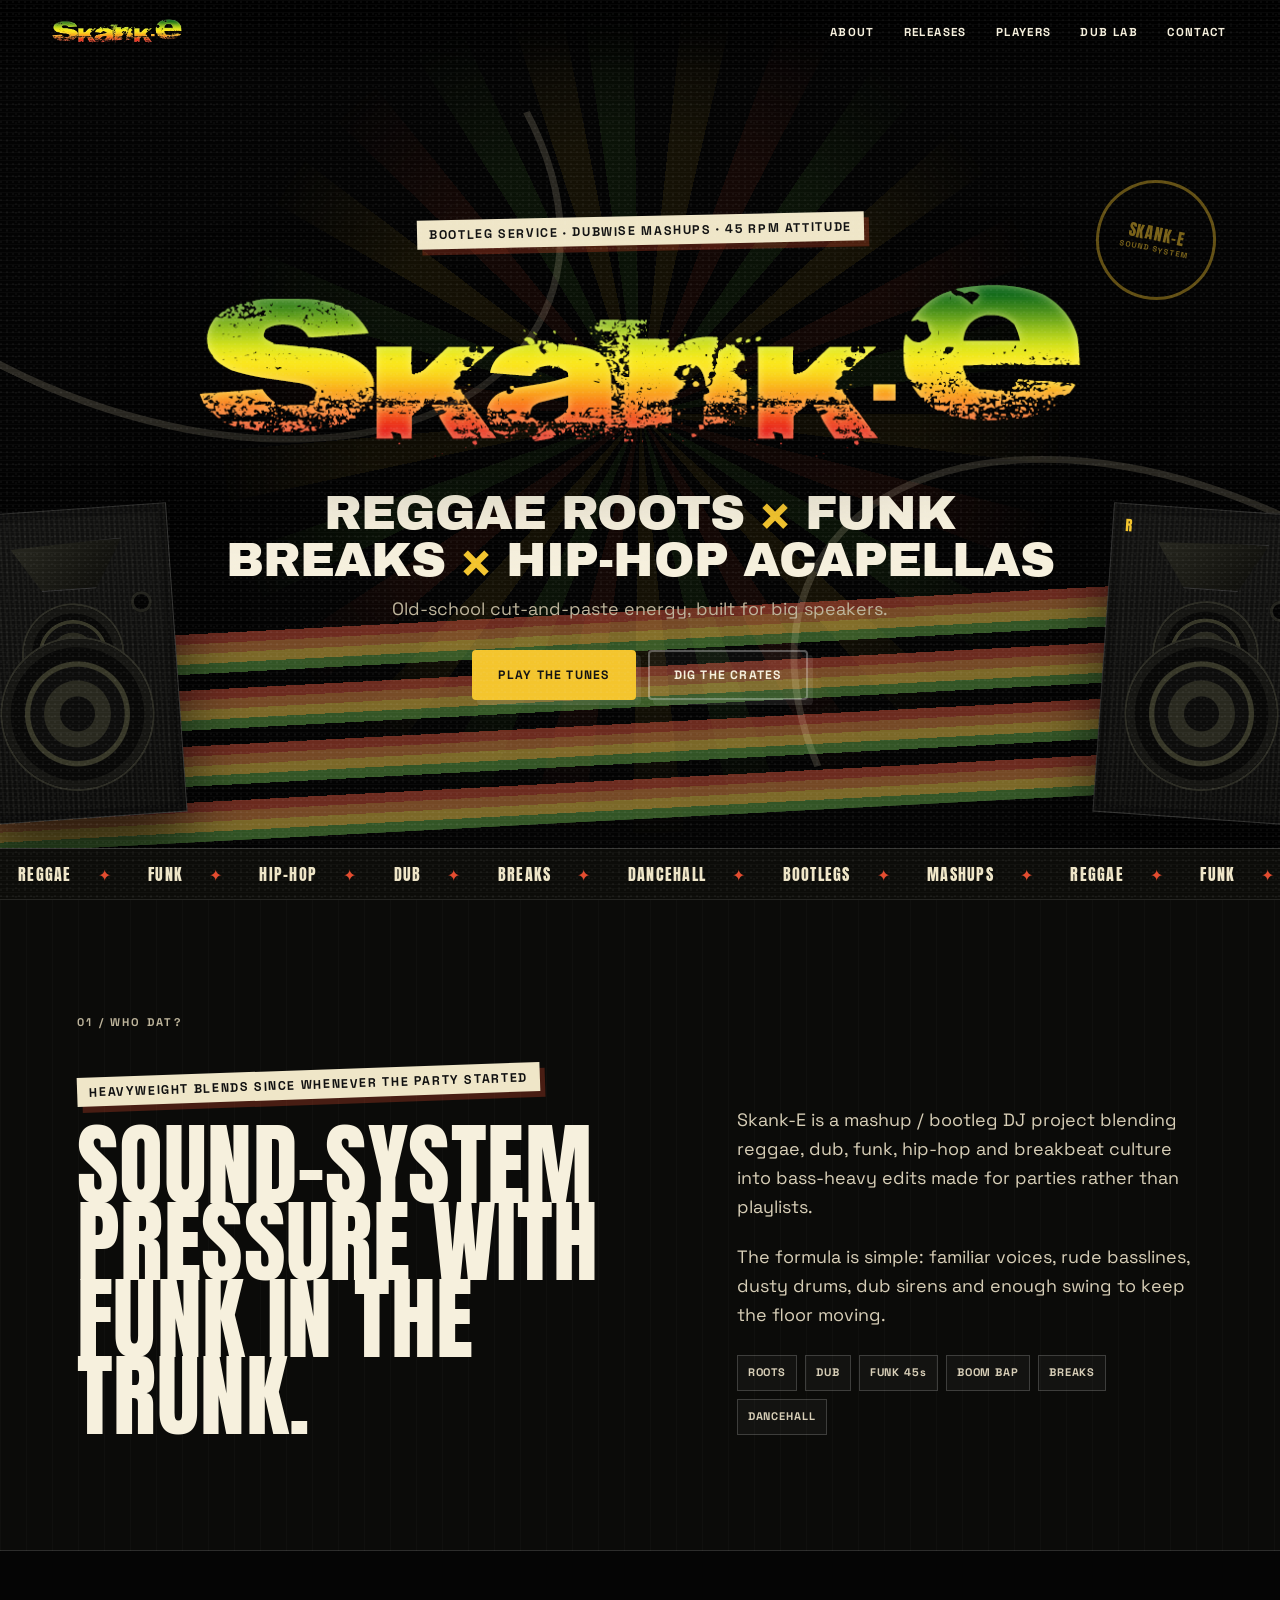
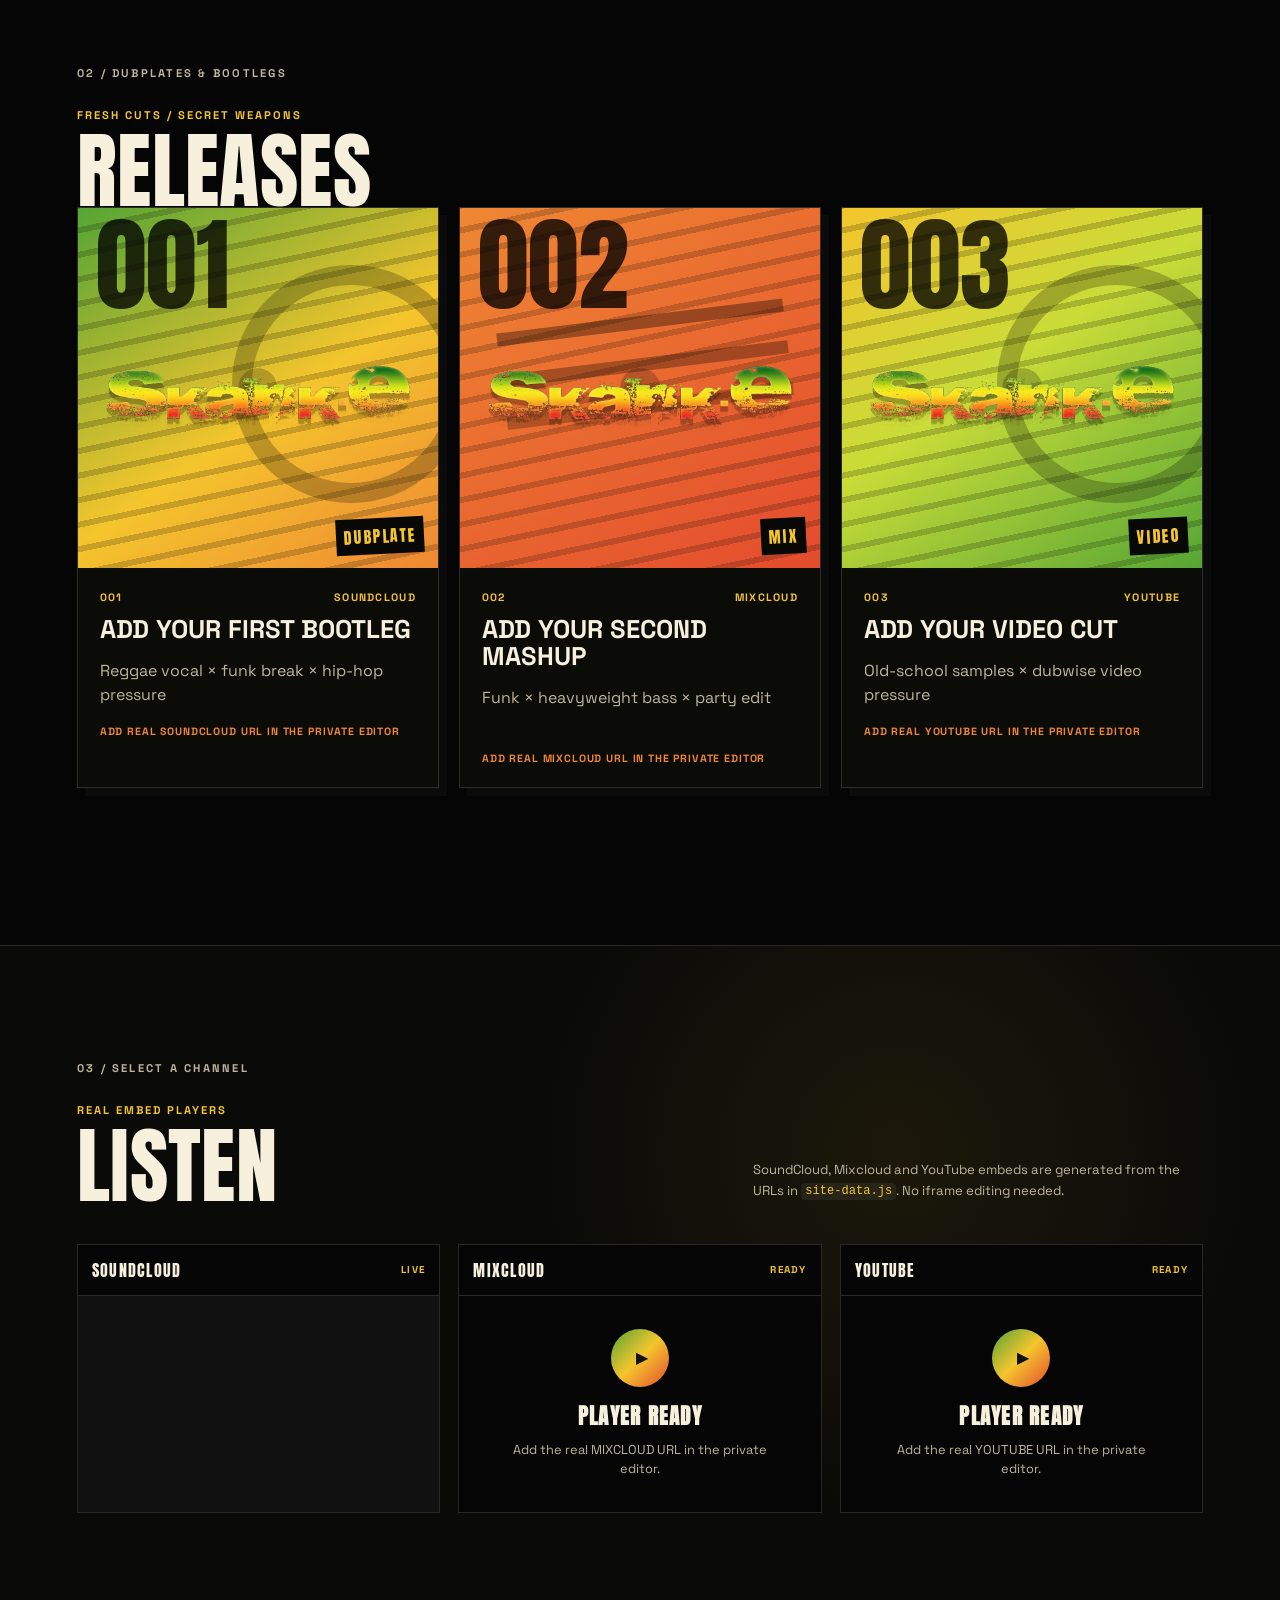
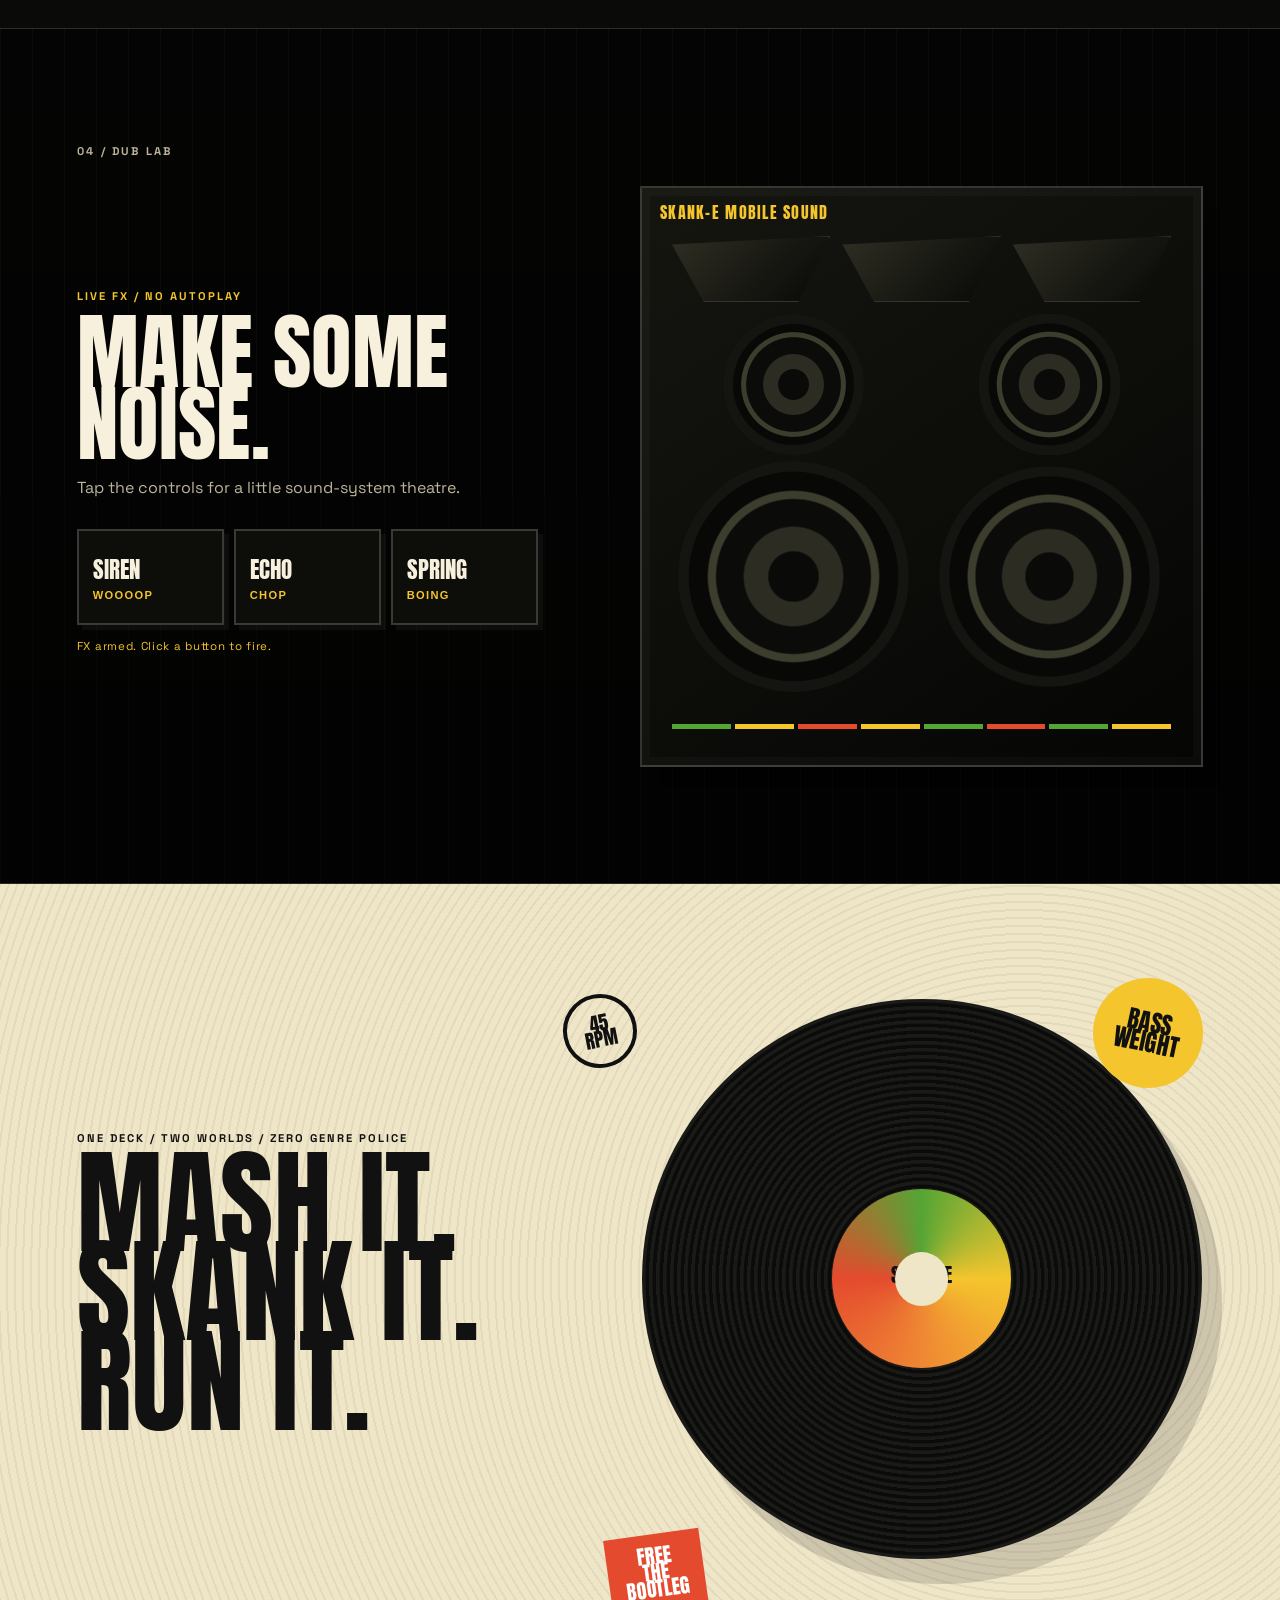
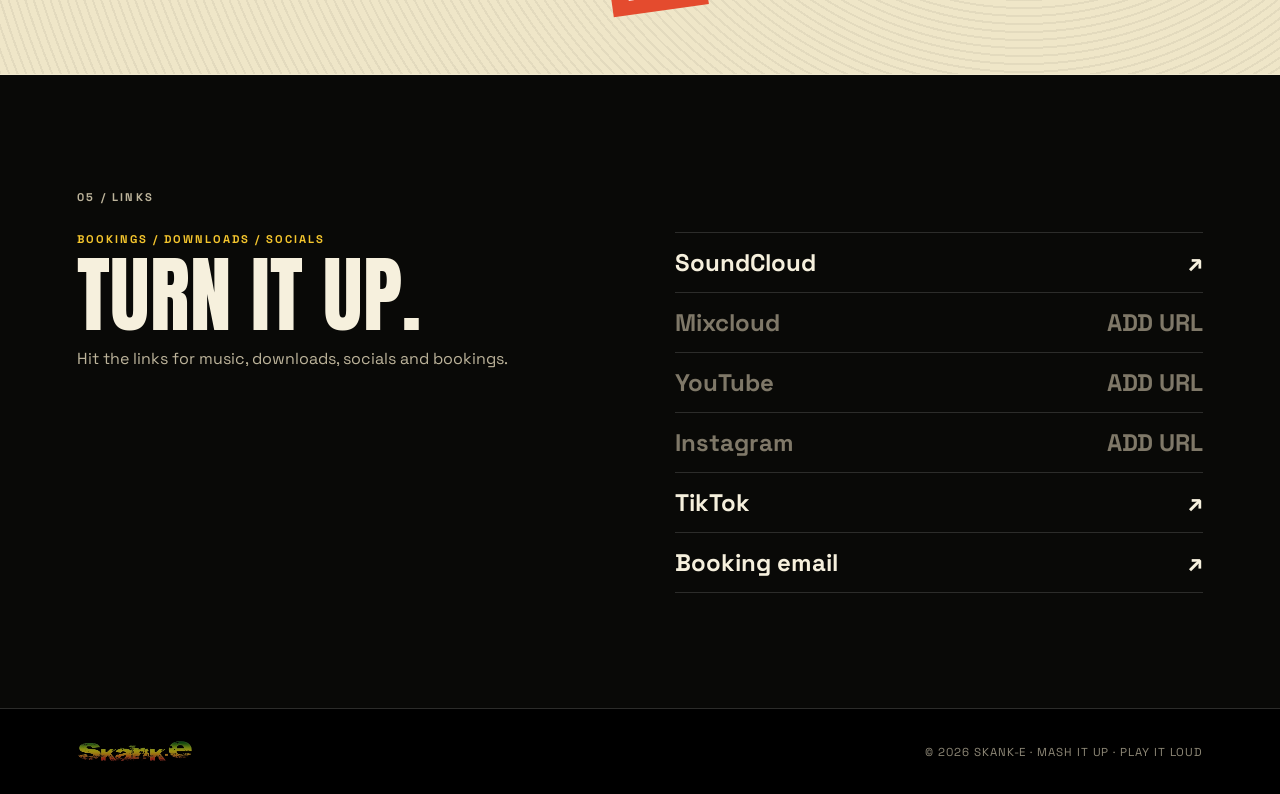
==== commit 12fc0277: "Update index.html" ====
--- a/index.html
+++ b/index.html
@@ -106,9 +106,7 @@
         <div>
           <p class="eyebrow">FRESH CUTS / SECRET WEAPONS</p>
           <h2>Releases</h2>
-        </div>
-        <p class="mini-note">The artwork and player system are ready. Add the real Skank-E release links in <code>site-data.js</code> and the cards update automatically.</p>
-      </div>
+        
       <div id="release-grid" class="release-grid" aria-live="polite"></div>
     </section>
 
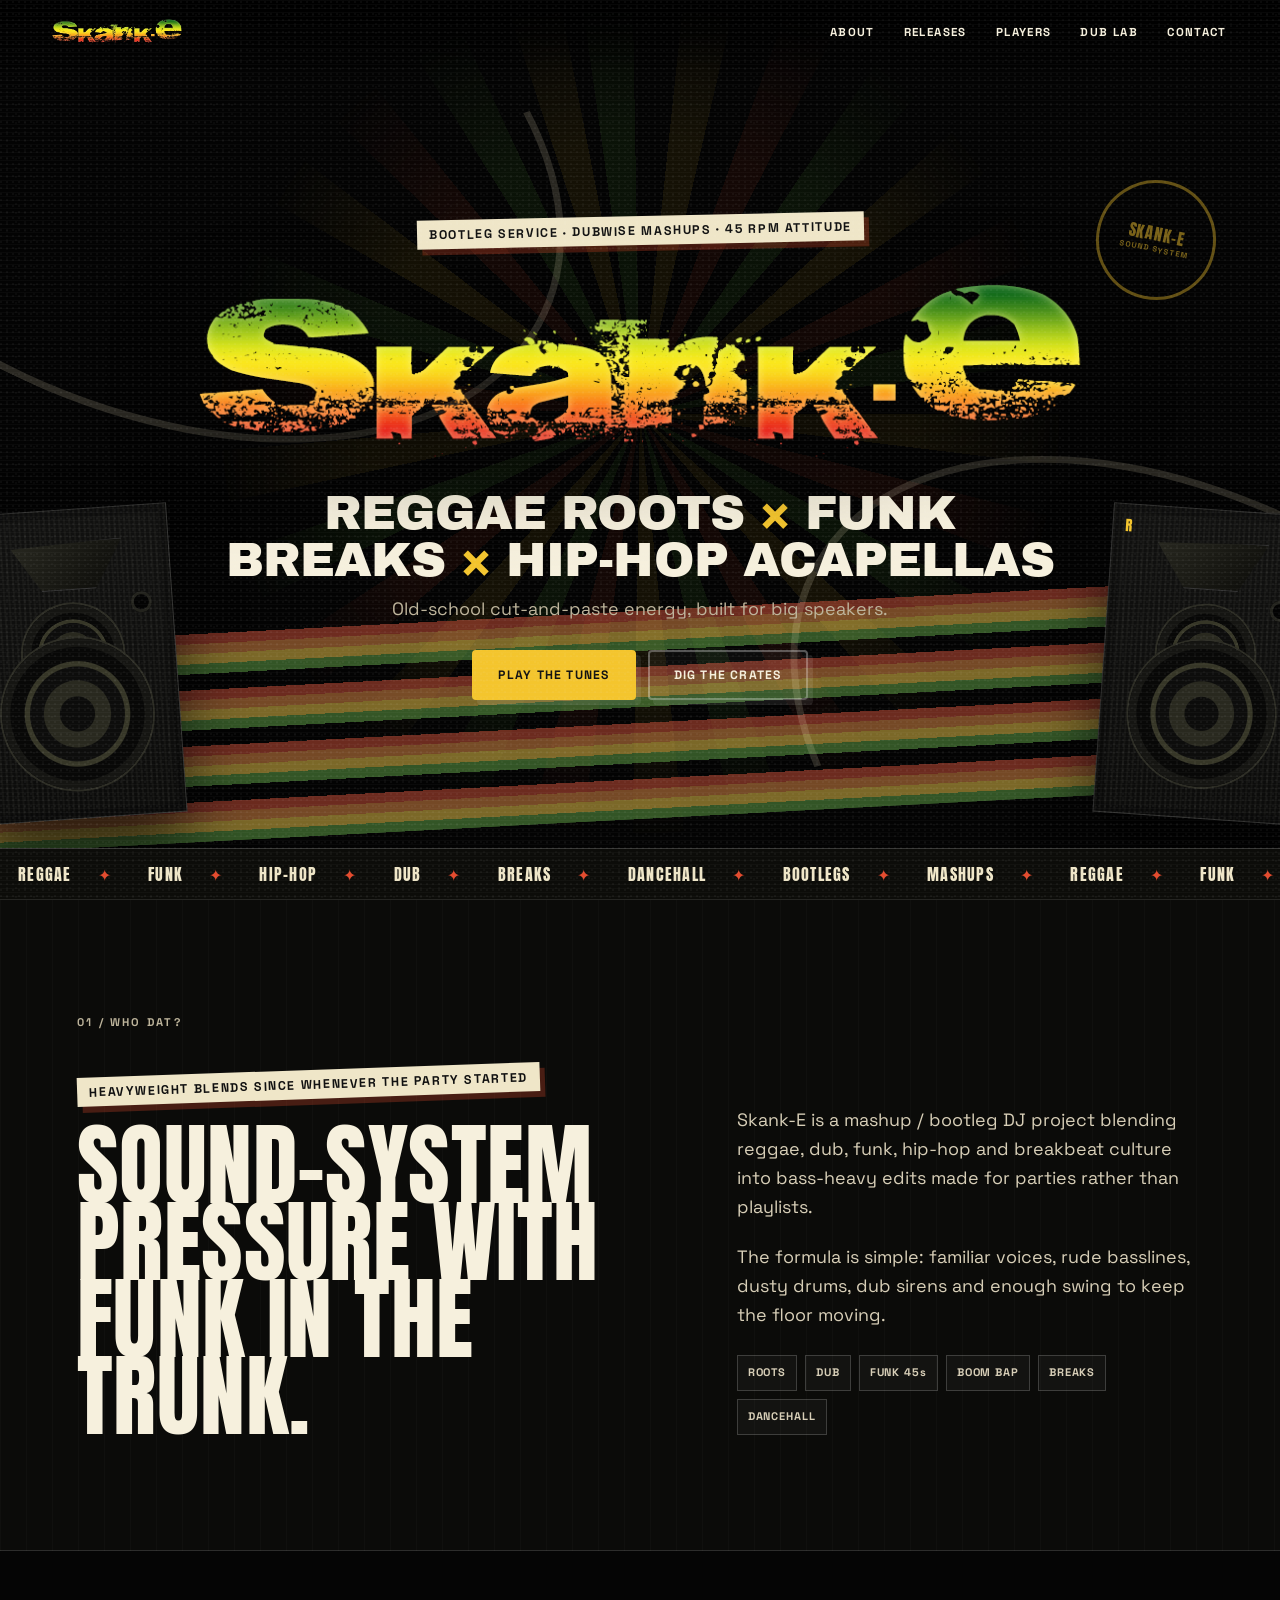
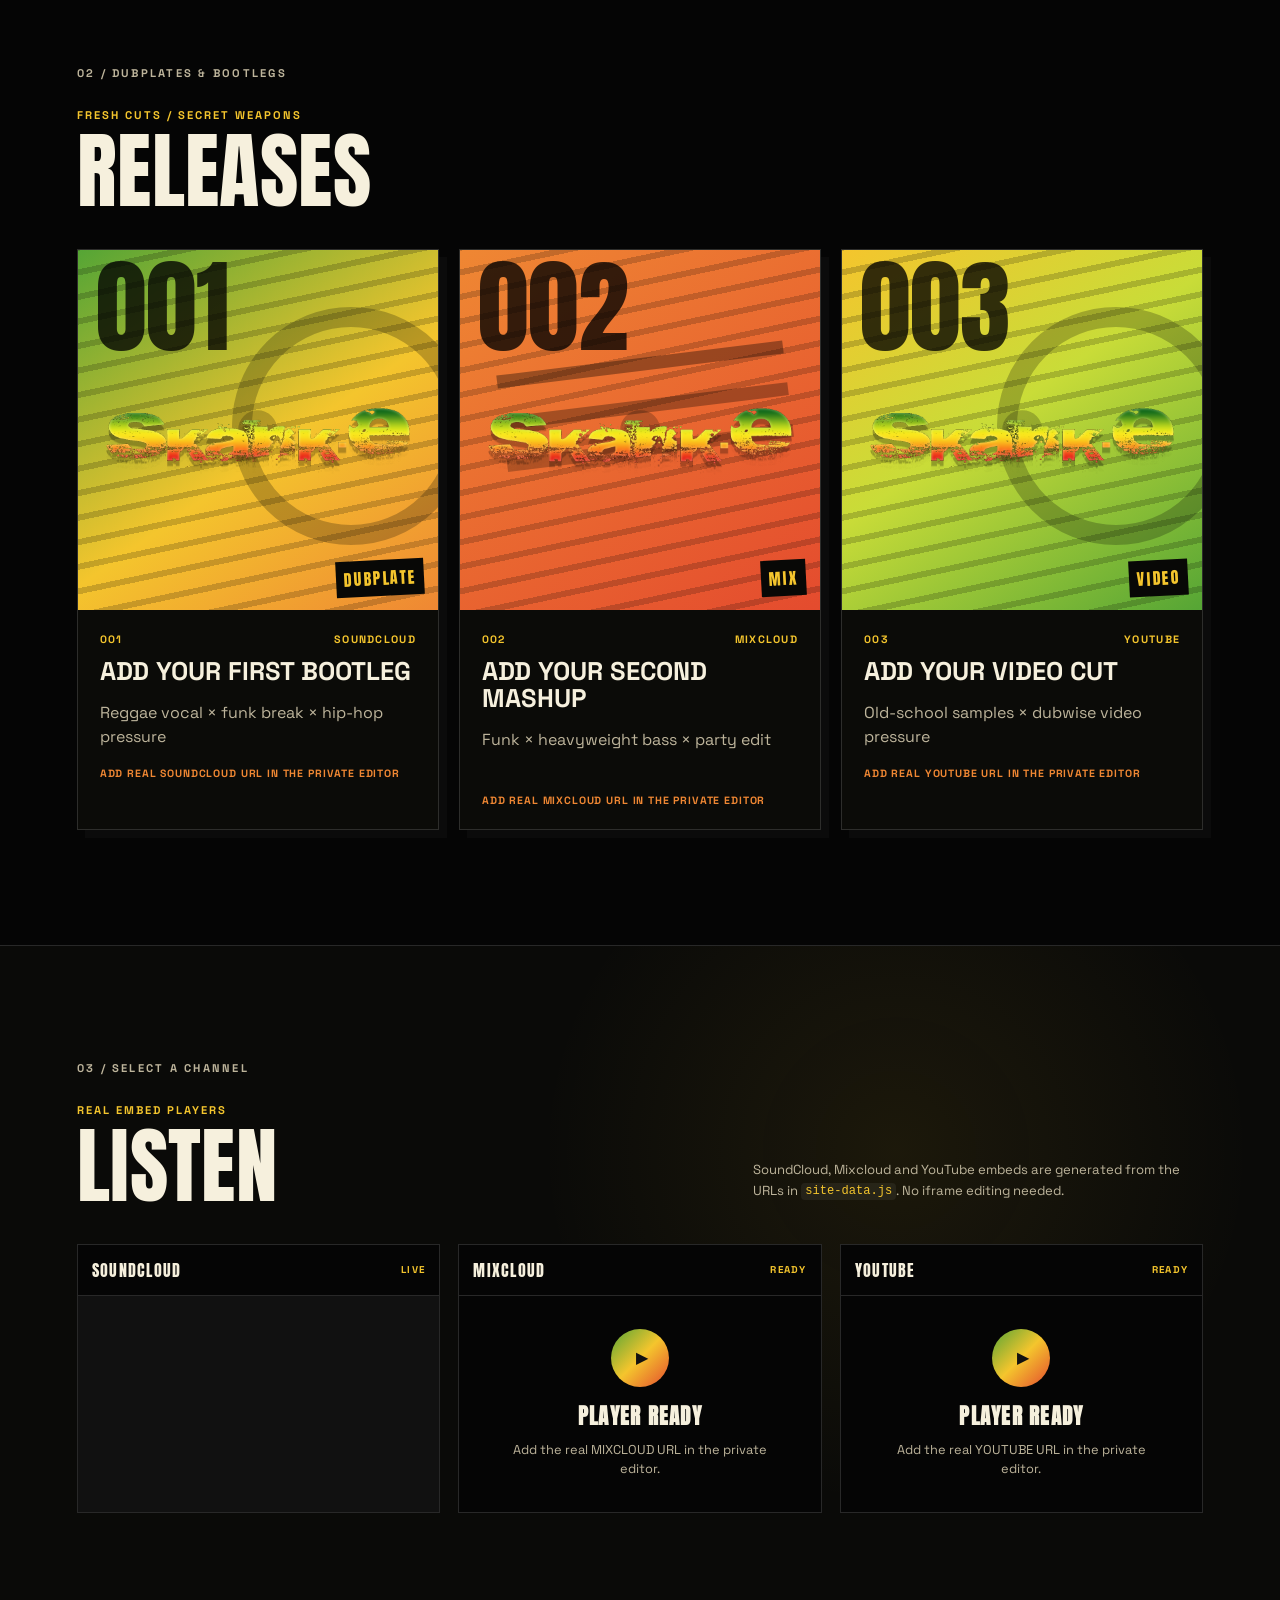
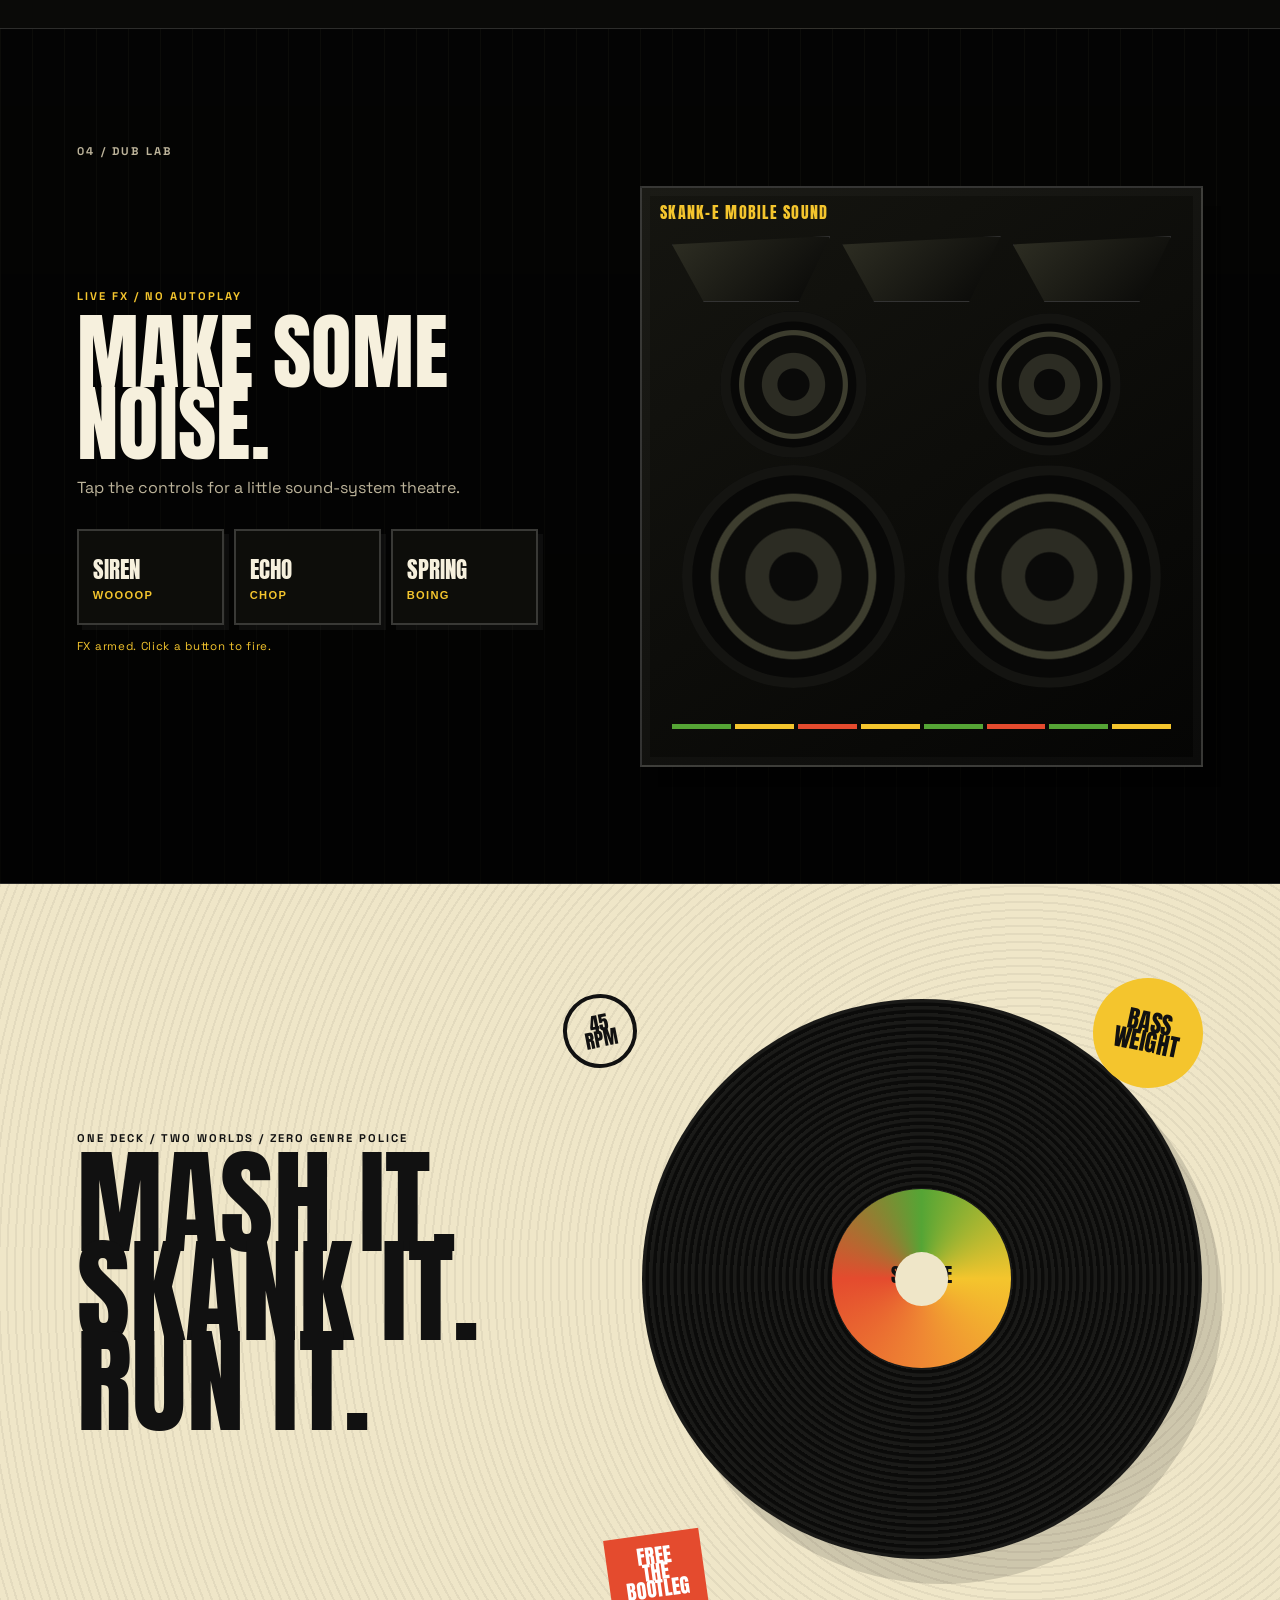
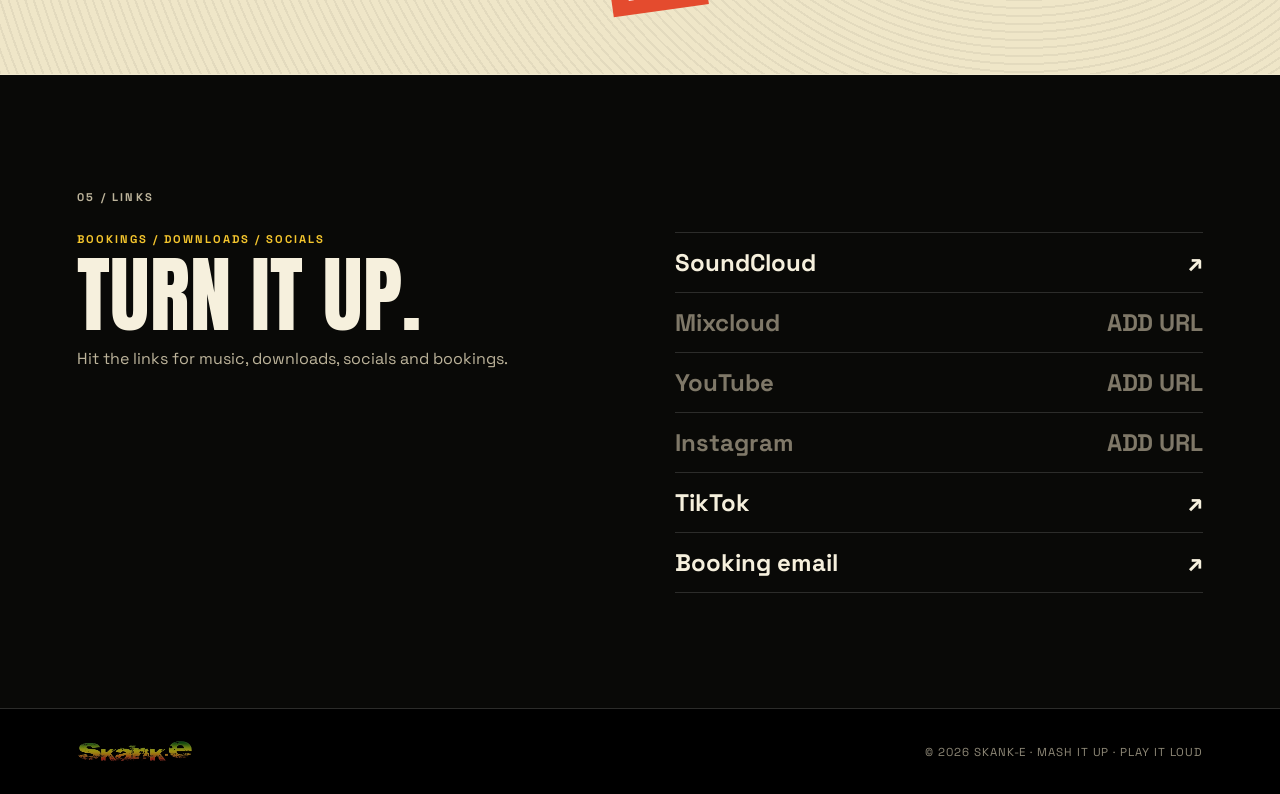
==== commit 7db5a83f: "Update index.html" ====
--- a/index.html
+++ b/index.html
@@ -106,7 +106,9 @@
         <div>
           <p class="eyebrow">FRESH CUTS / SECRET WEAPONS</p>
           <h2>Releases</h2>
-        
+        </div>
+        <p class="mini-note"></p>
+      </div>
       <div id="release-grid" class="release-grid" aria-live="polite"></div>
     </section>
 
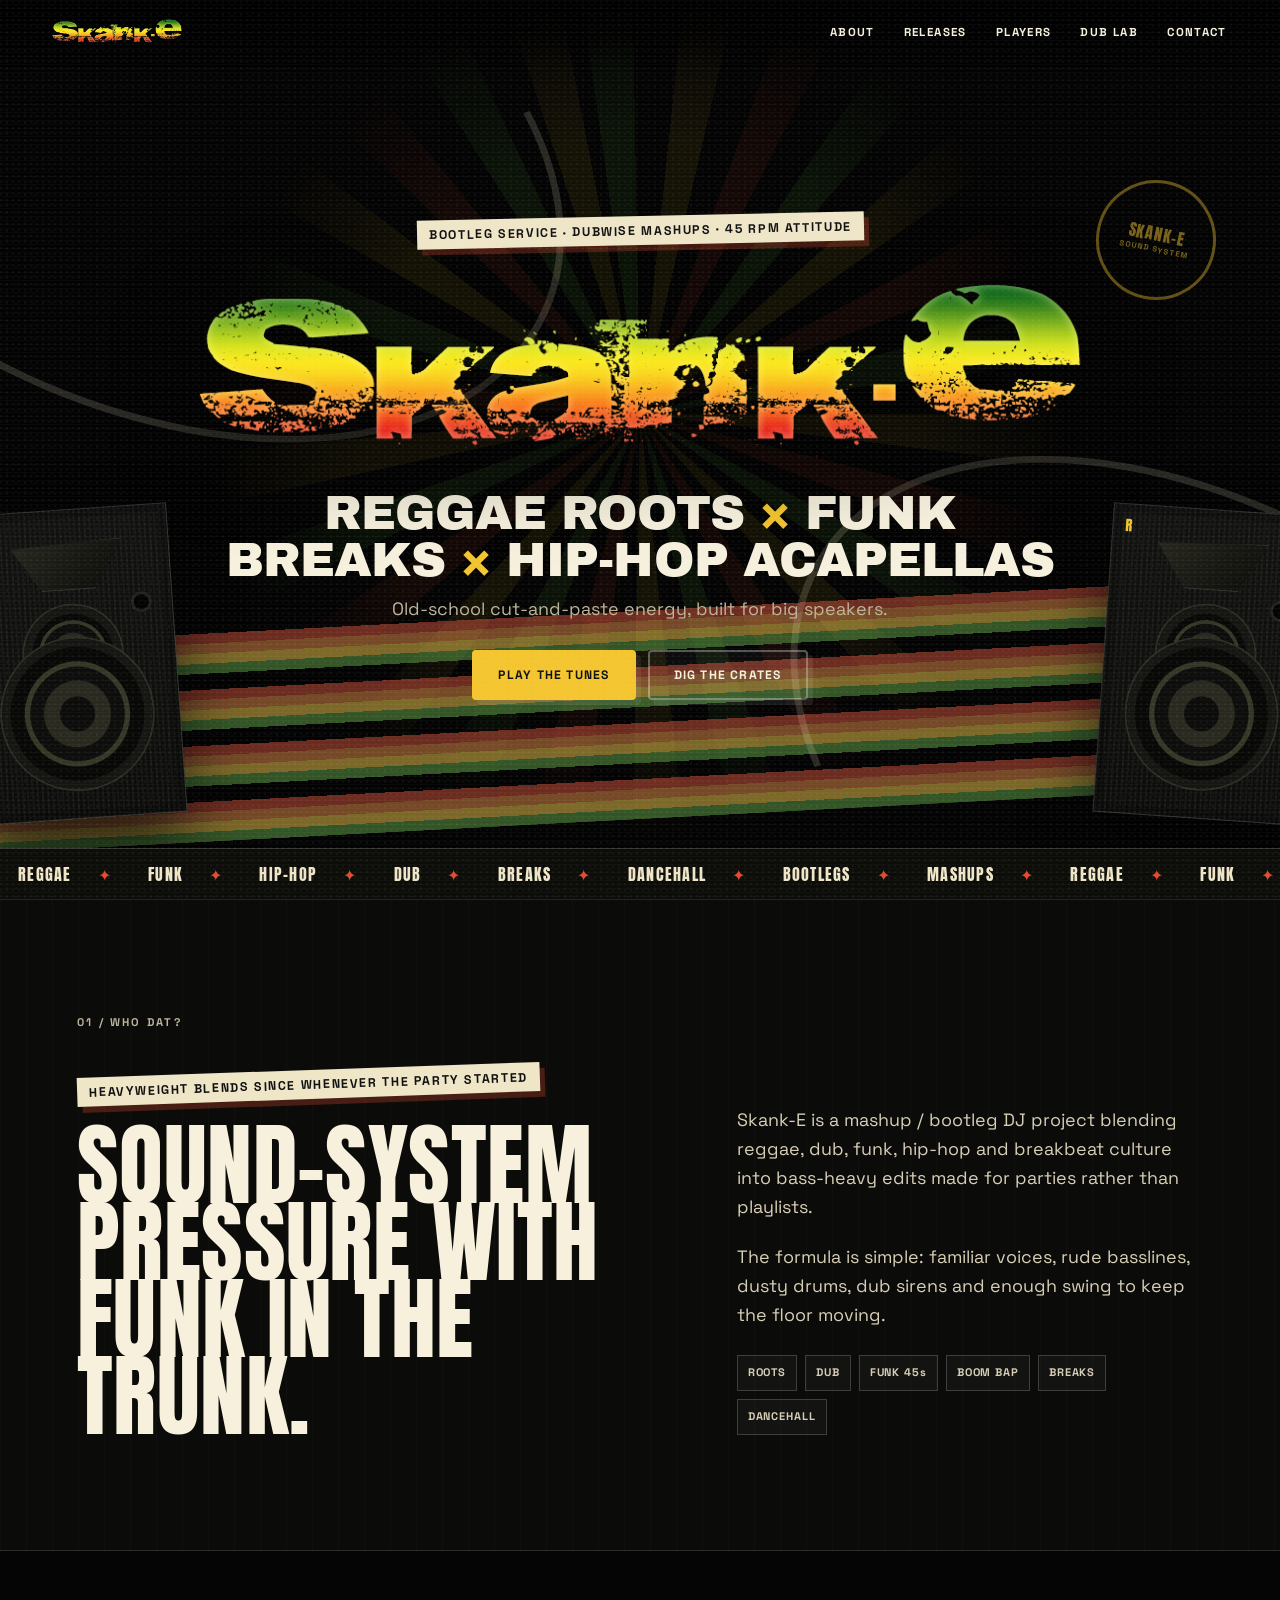
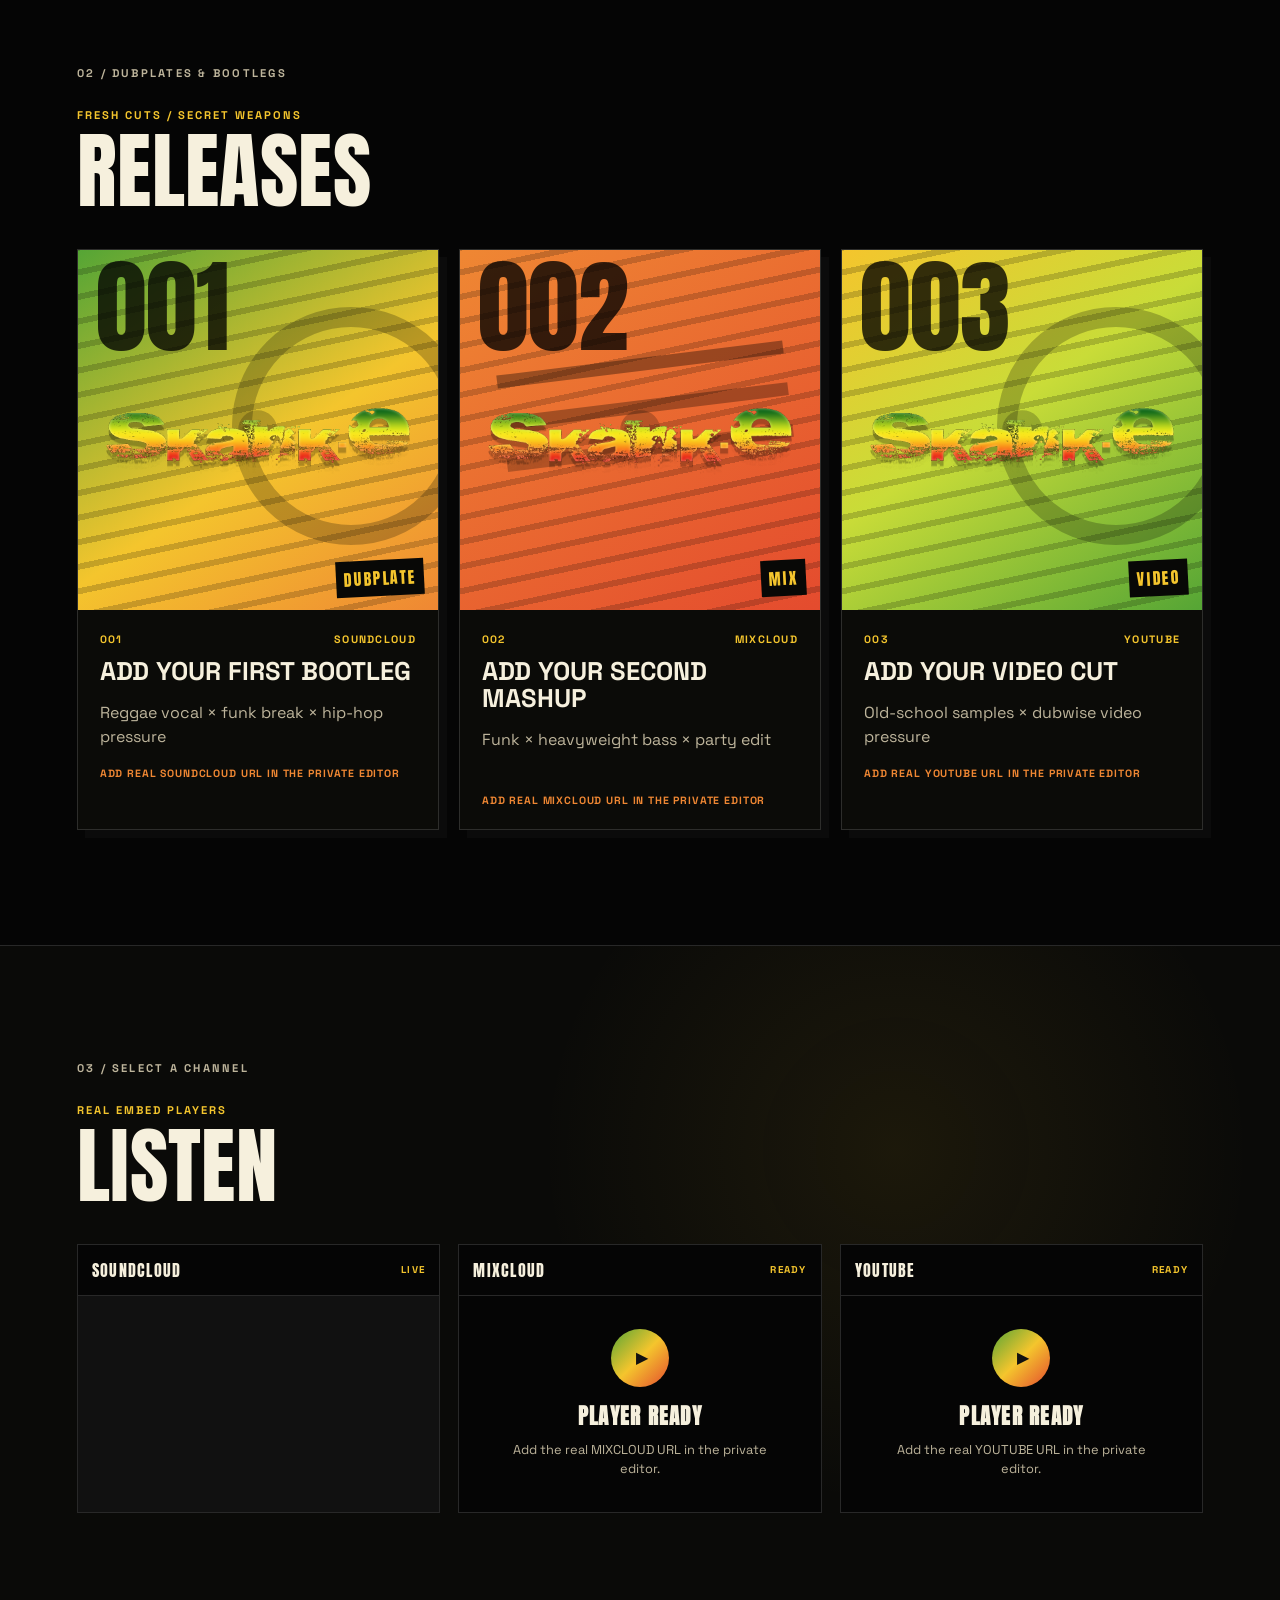
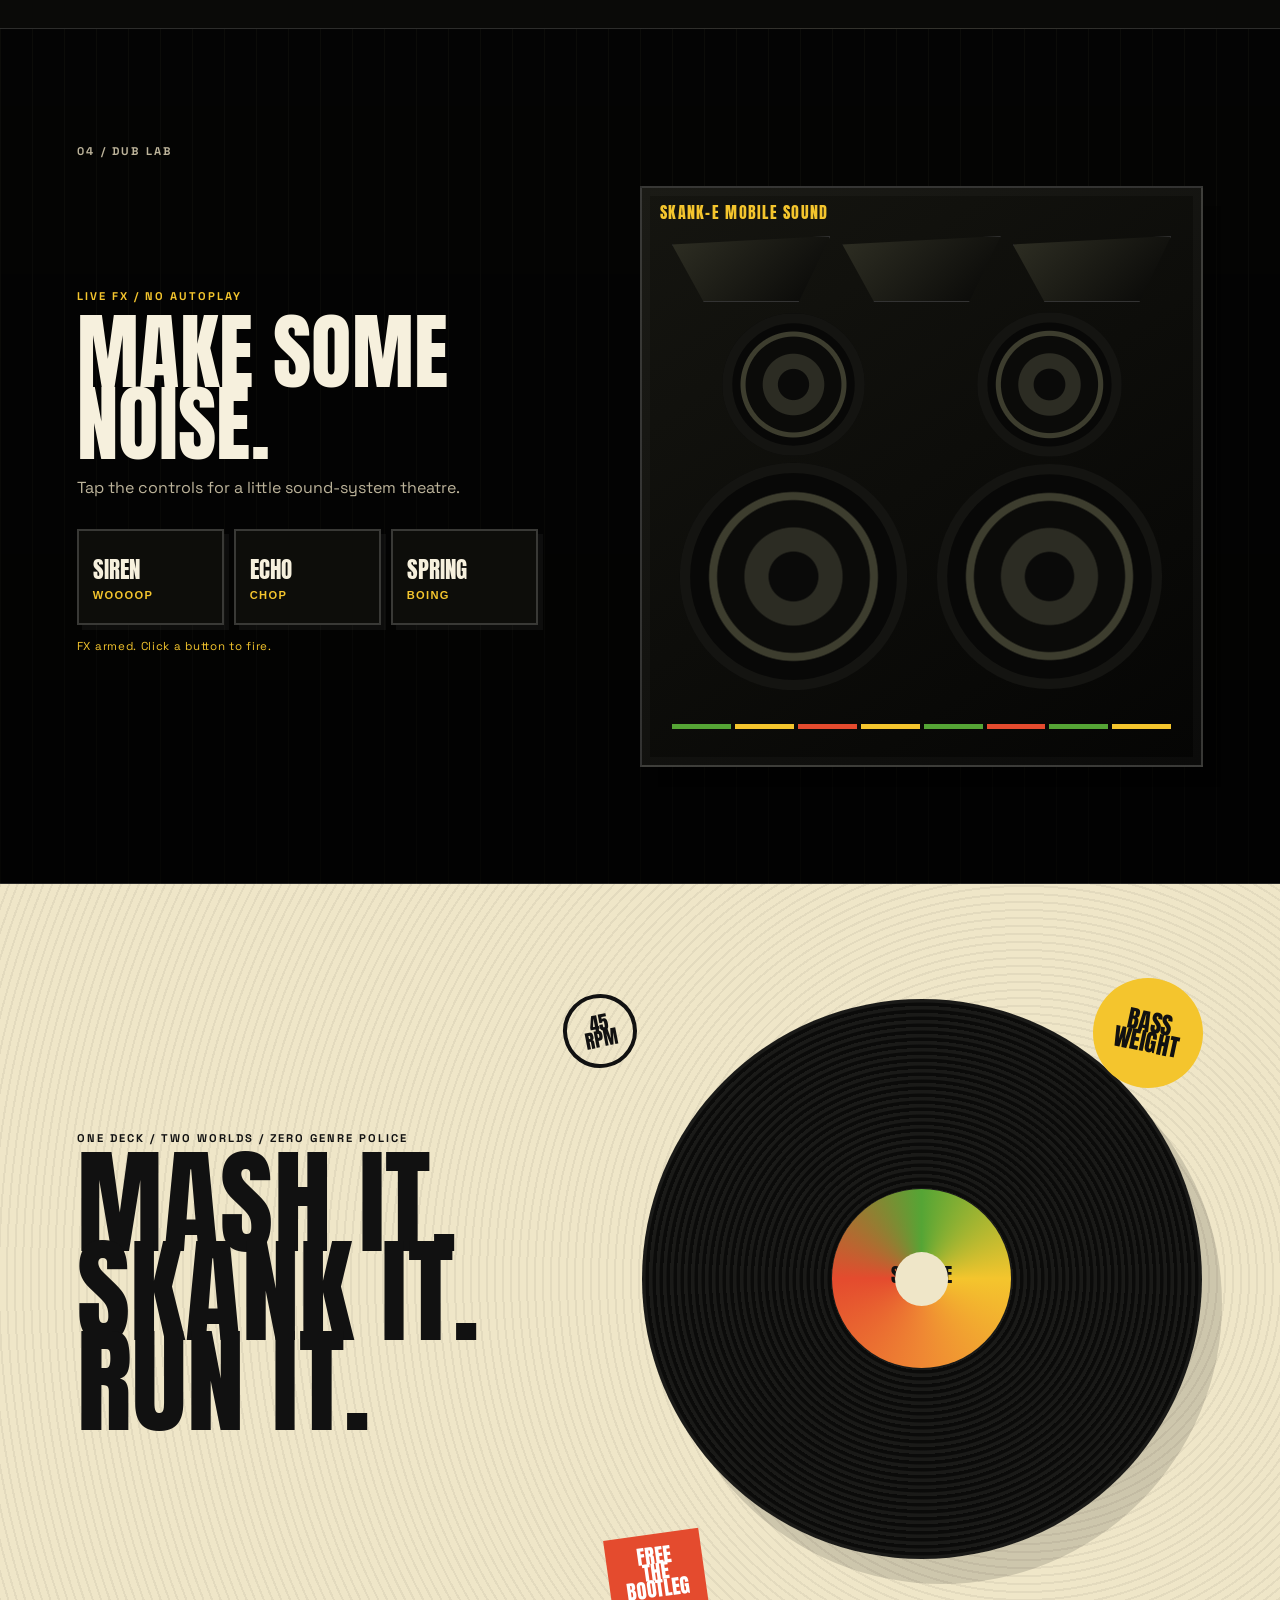
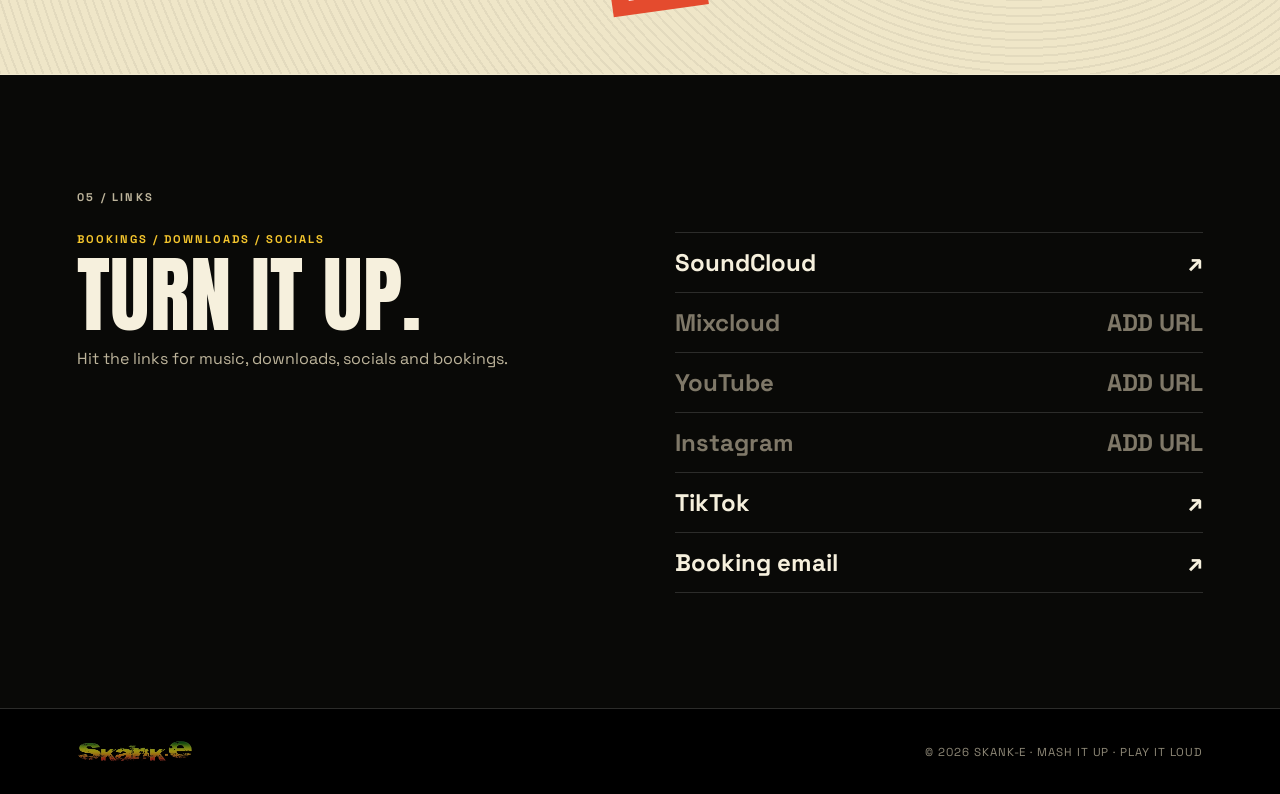
==== commit 62ae0b2f: "Update index.html" ====
--- a/index.html
+++ b/index.html
@@ -119,7 +119,7 @@
           <p class="eyebrow">REAL EMBED PLAYERS</p>
           <h2>Listen</h2>
         </div>
-        <p class="mini-note">SoundCloud, Mixcloud and YouTube embeds are generated from the URLs in <code>site-data.js</code>. No iframe editing needed.</p>
+        <p class="mini-note"></p>
       </div>
 
       <div id="player-grid" class="player-grid"></div>
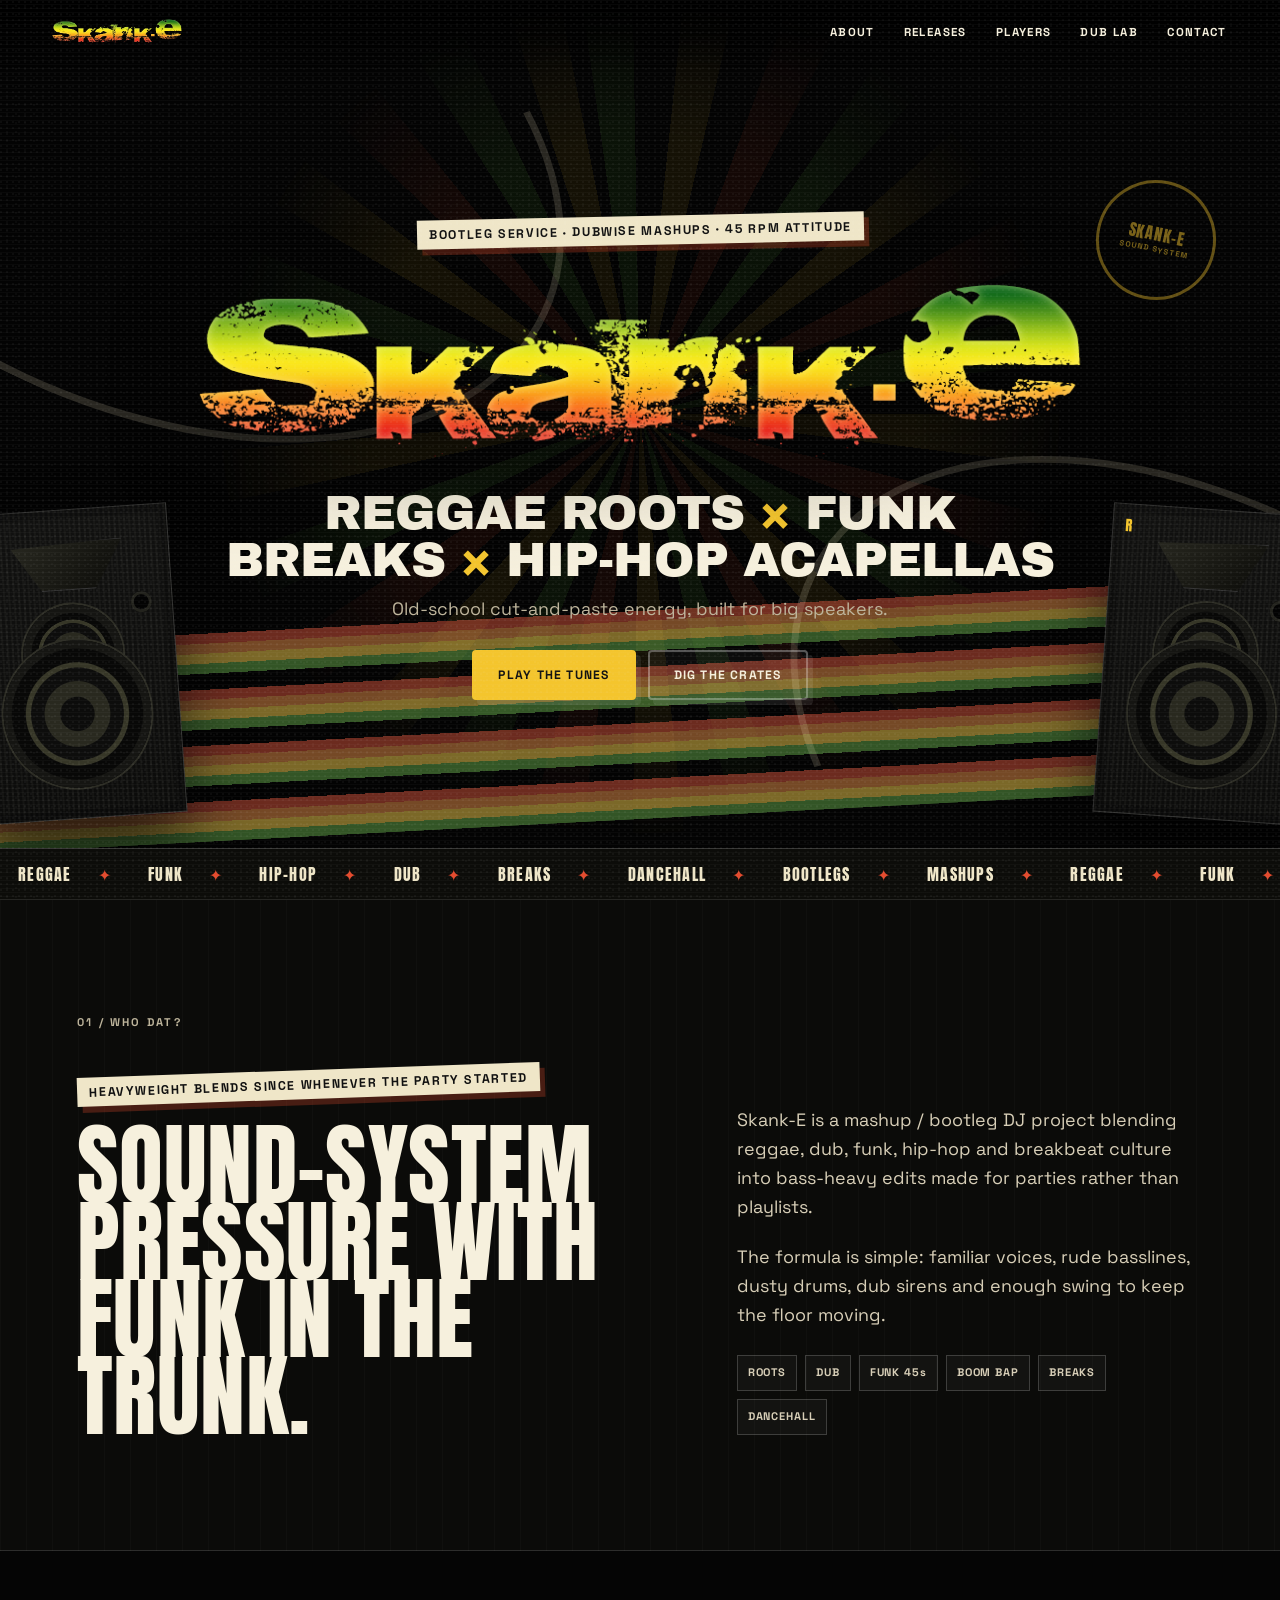
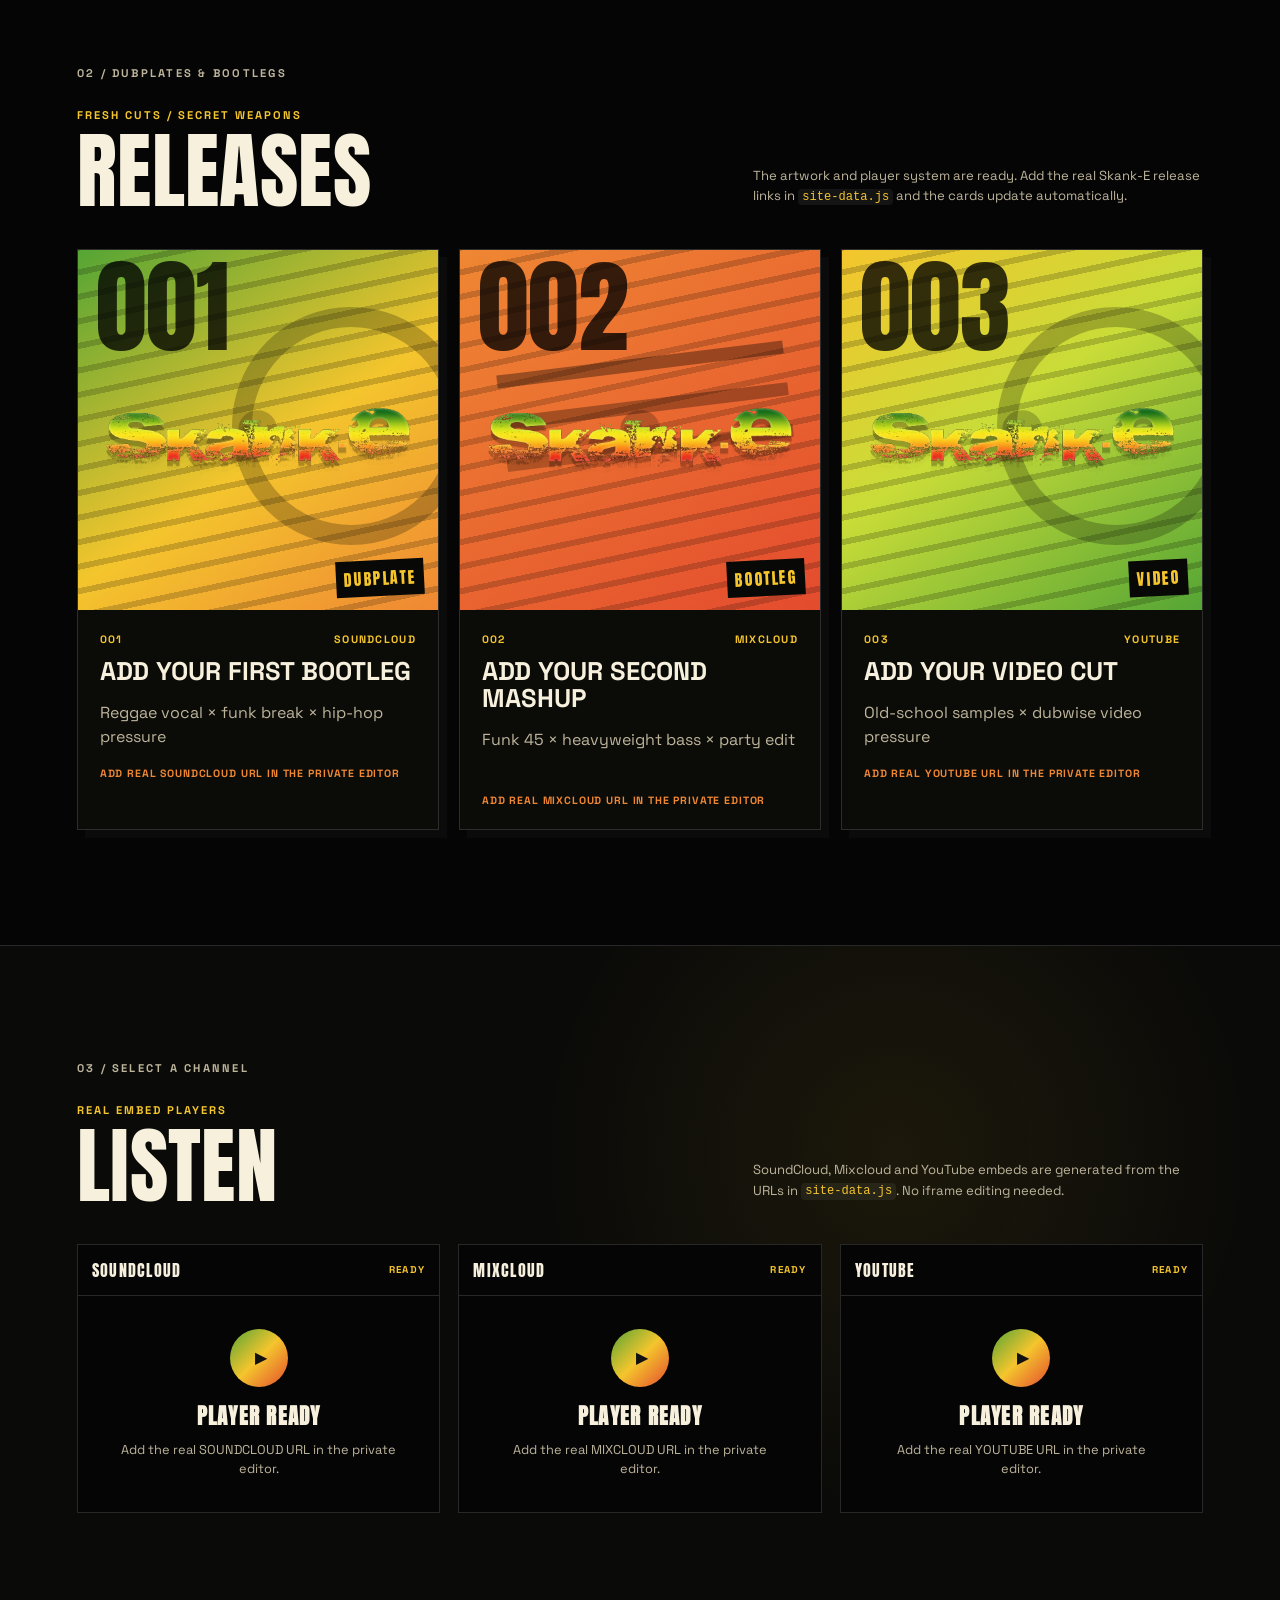
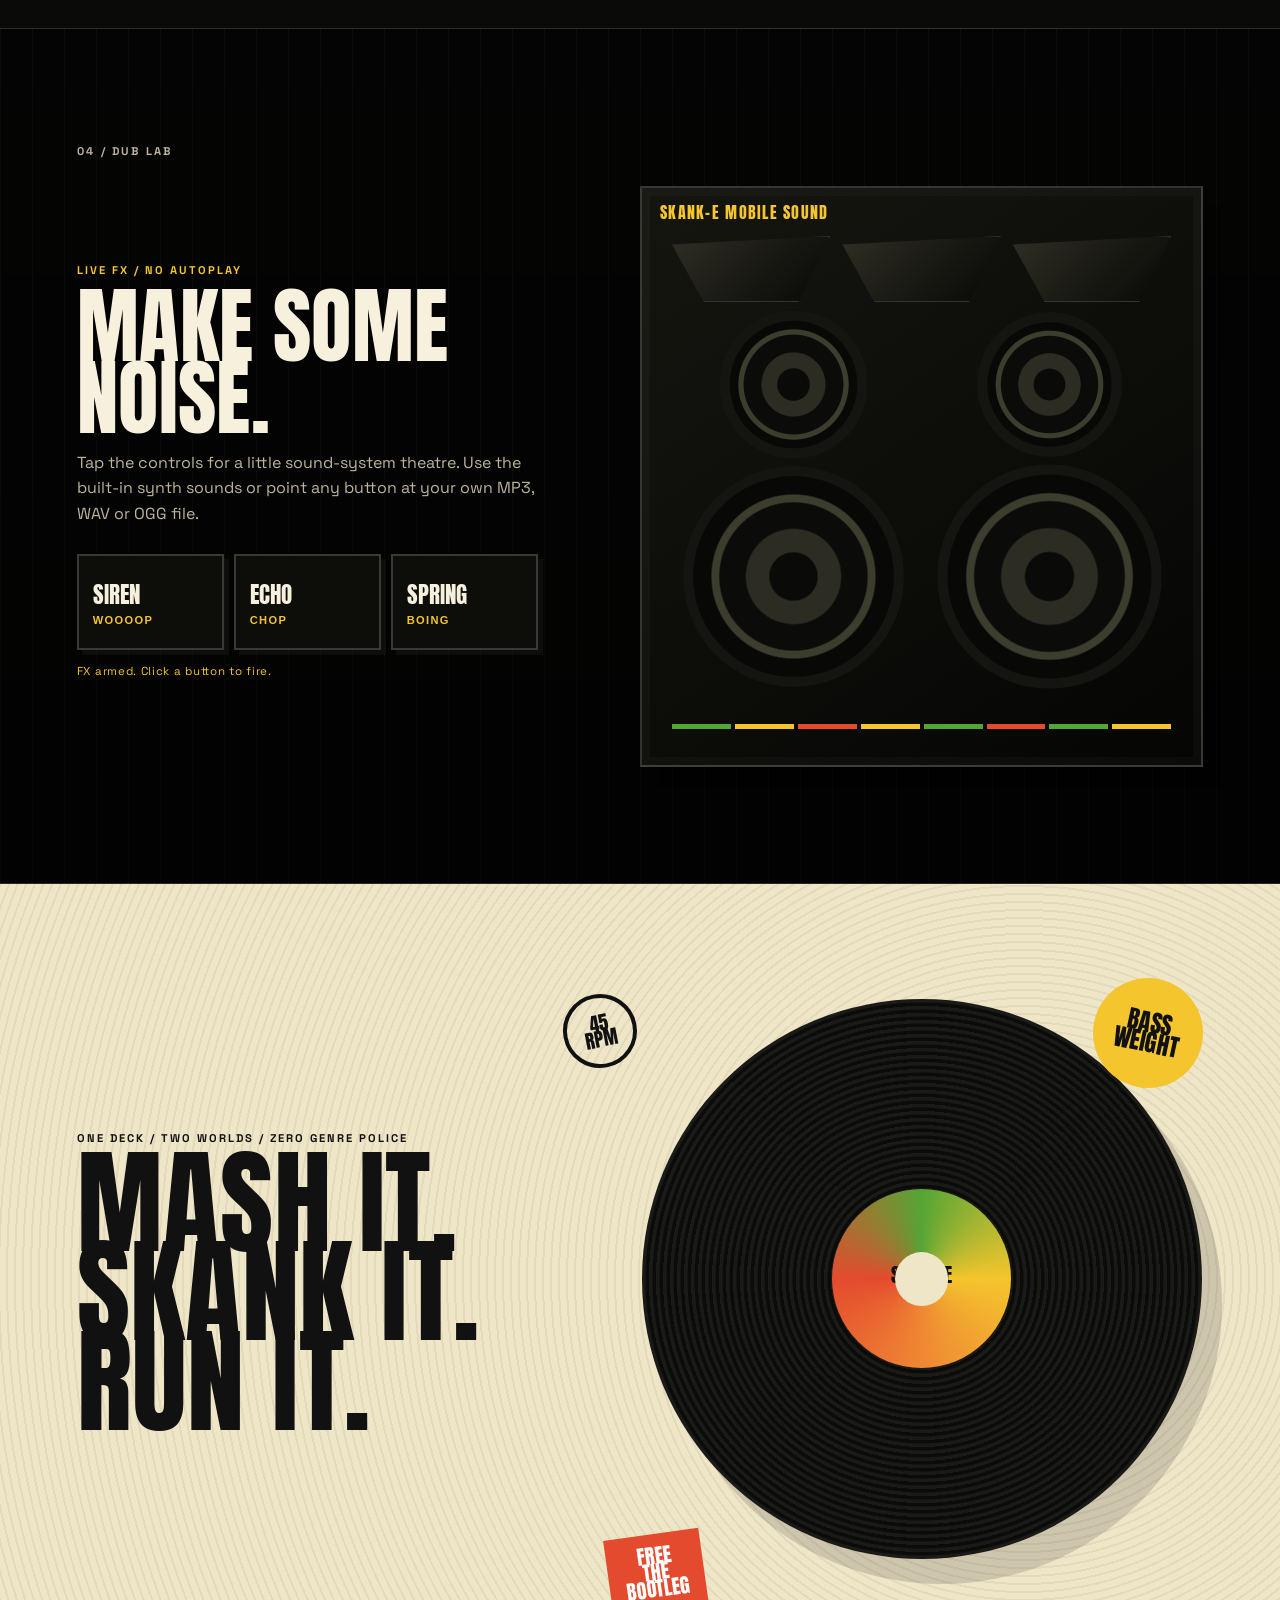
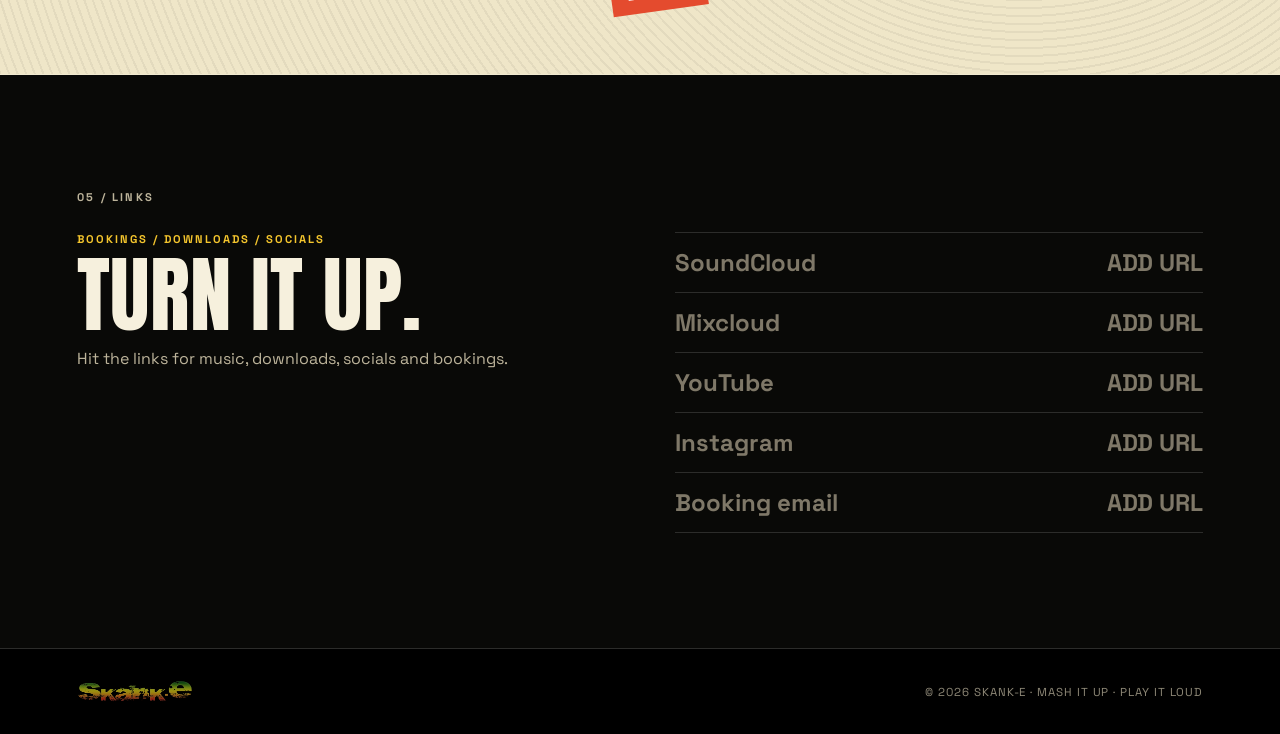
==== commit 2eeaa622: "Add files via upload" ====
--- a/index.html
+++ b/index.html
@@ -107,7 +107,7 @@
           <p class="eyebrow">FRESH CUTS / SECRET WEAPONS</p>
           <h2>Releases</h2>
         </div>
-        <p class="mini-note"></p>
+        <p class="mini-note">The artwork and player system are ready. Add the real Skank-E release links in <code>site-data.js</code> and the cards update automatically.</p>
       </div>
       <div id="release-grid" class="release-grid" aria-live="polite"></div>
     </section>
@@ -119,7 +119,7 @@
           <p class="eyebrow">REAL EMBED PLAYERS</p>
           <h2>Listen</h2>
         </div>
-        <p class="mini-note"></p>
+        <p class="mini-note">SoundCloud, Mixcloud and YouTube embeds are generated from the URLs in <code>site-data.js</code>. No iframe editing needed.</p>
       </div>
 
       <div id="player-grid" class="player-grid"></div>
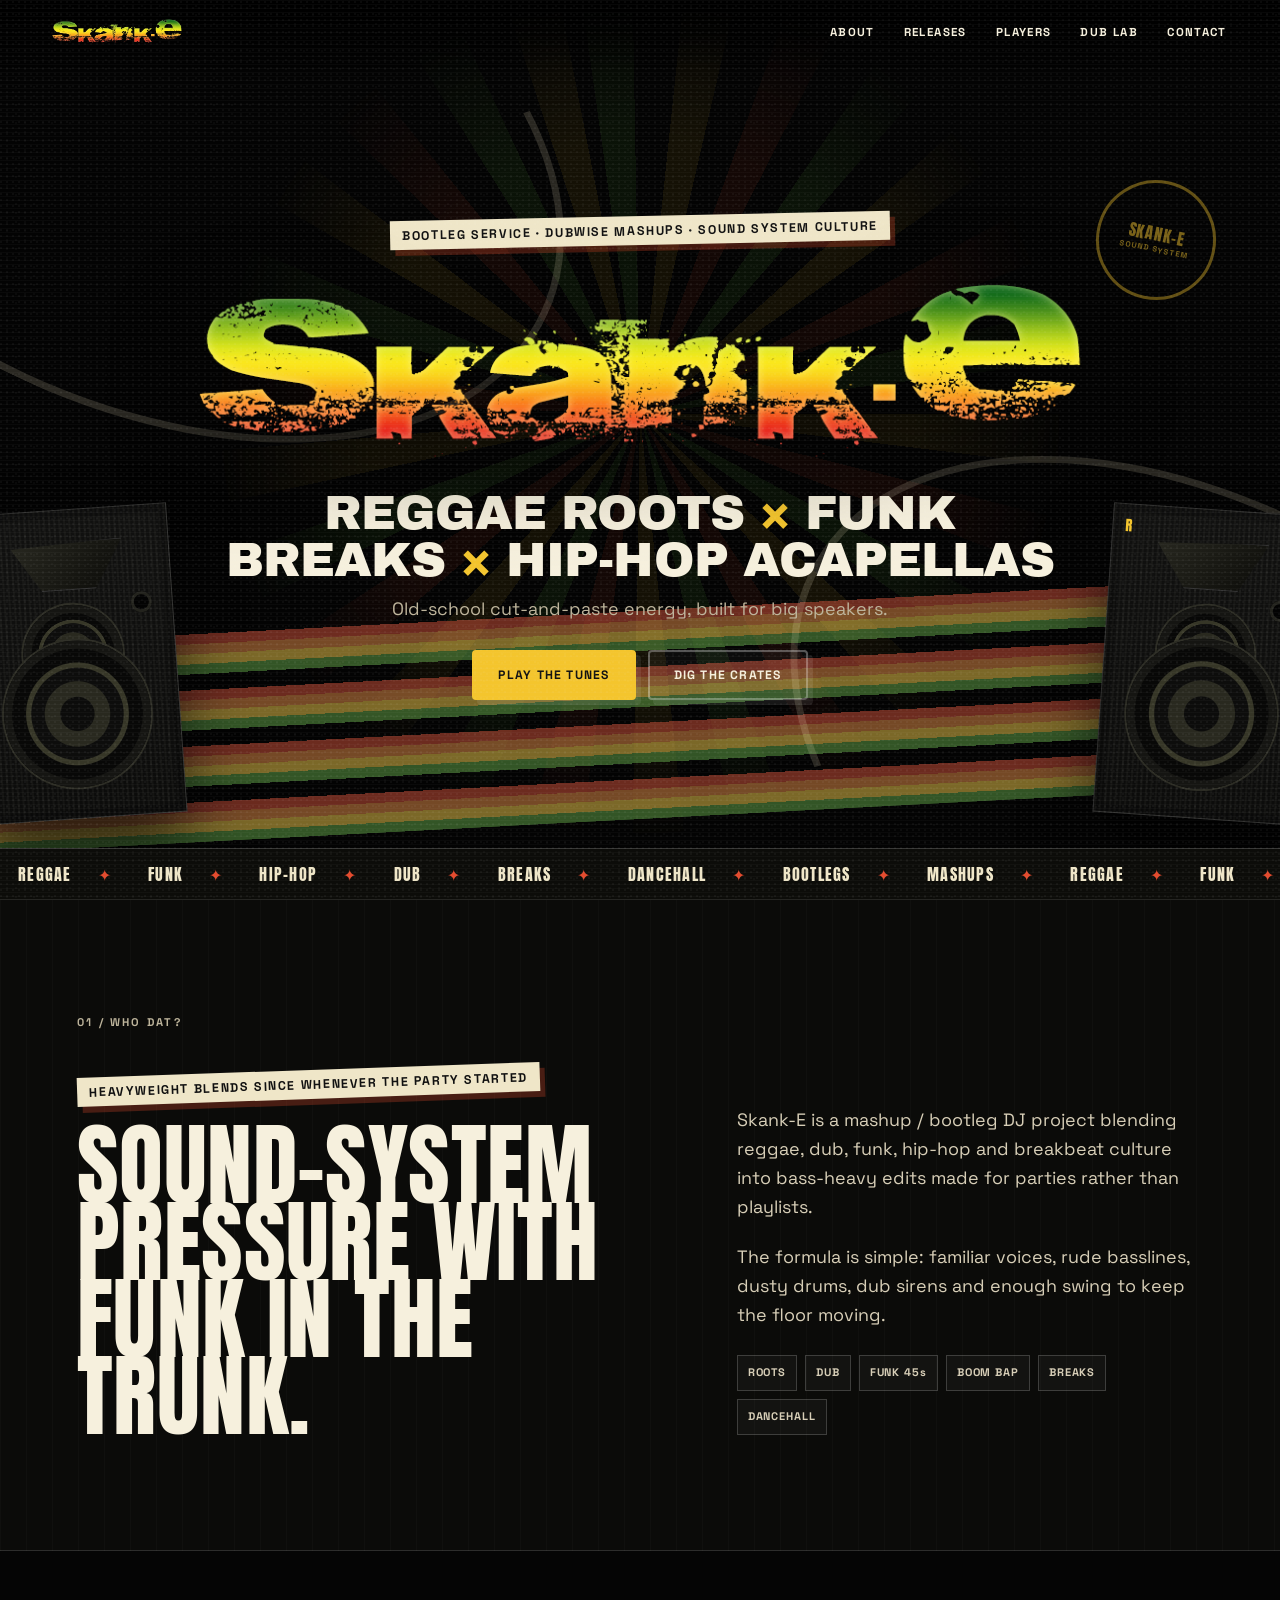
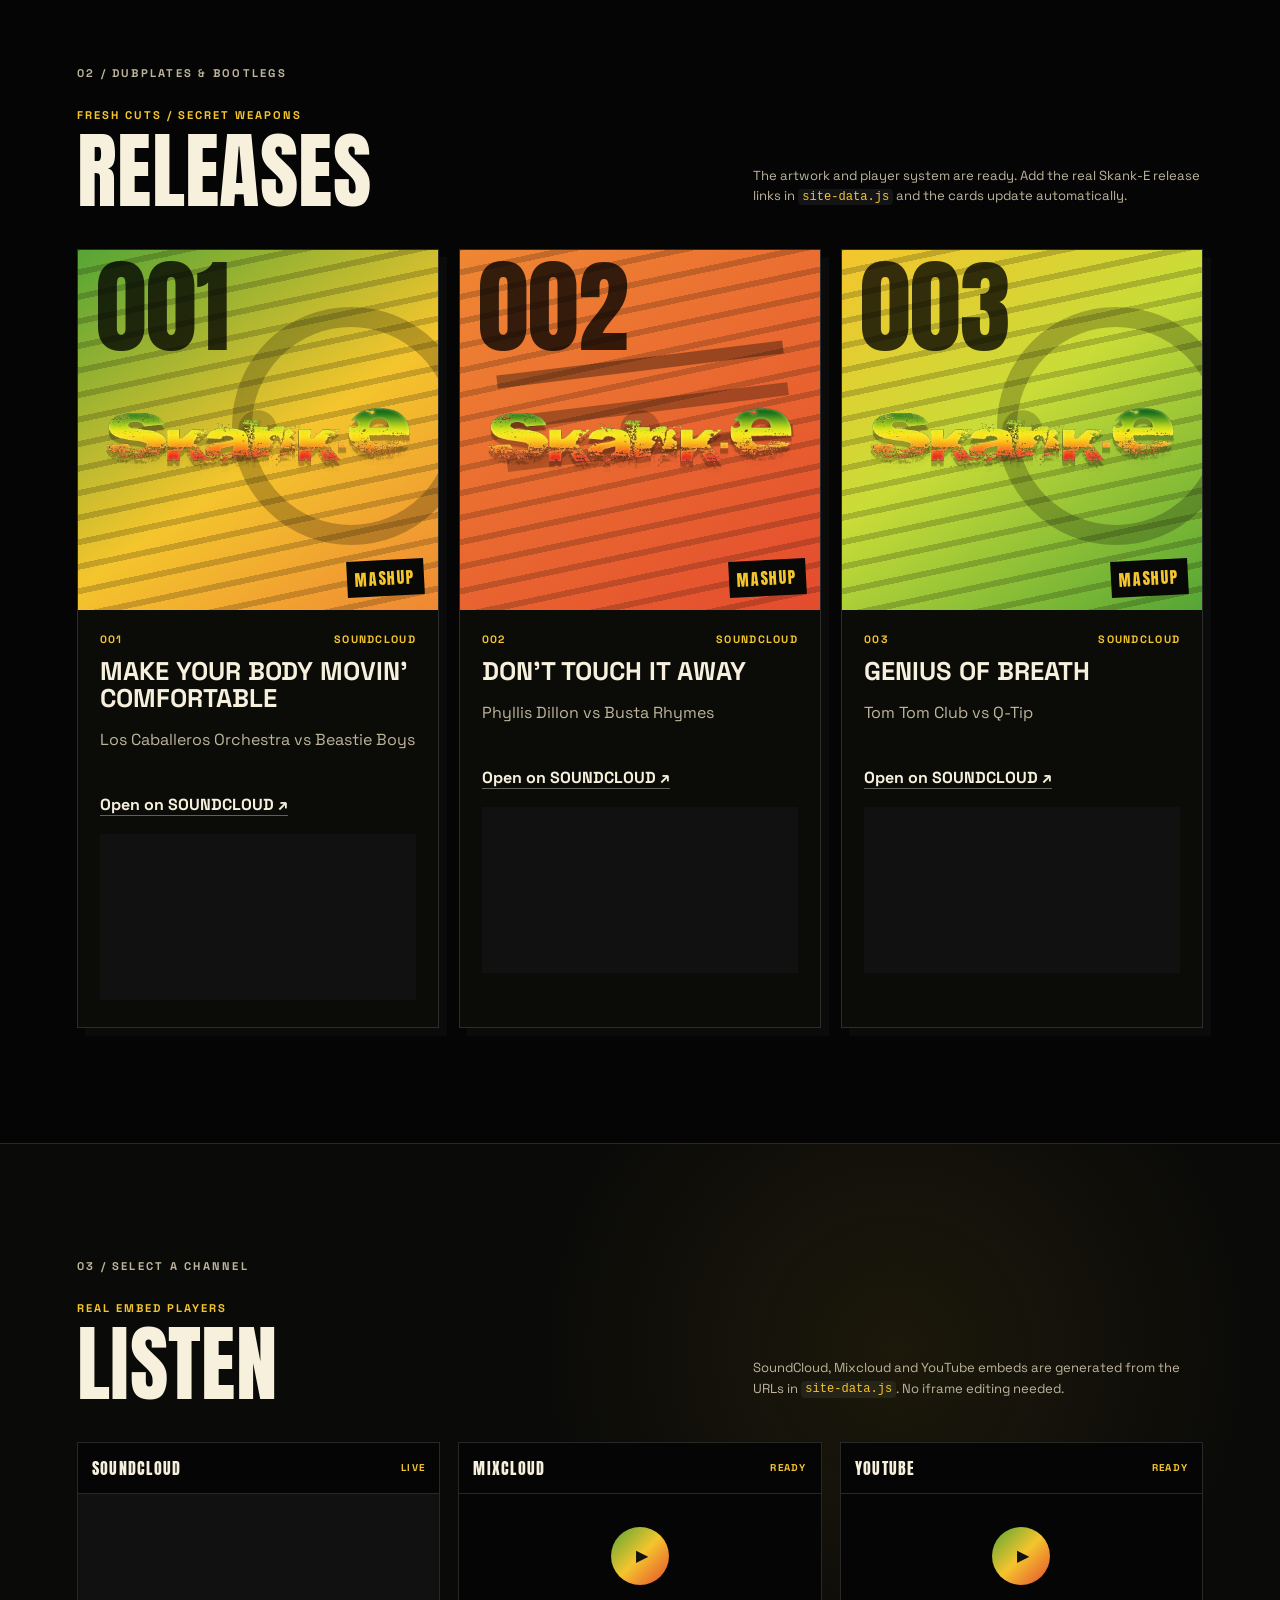
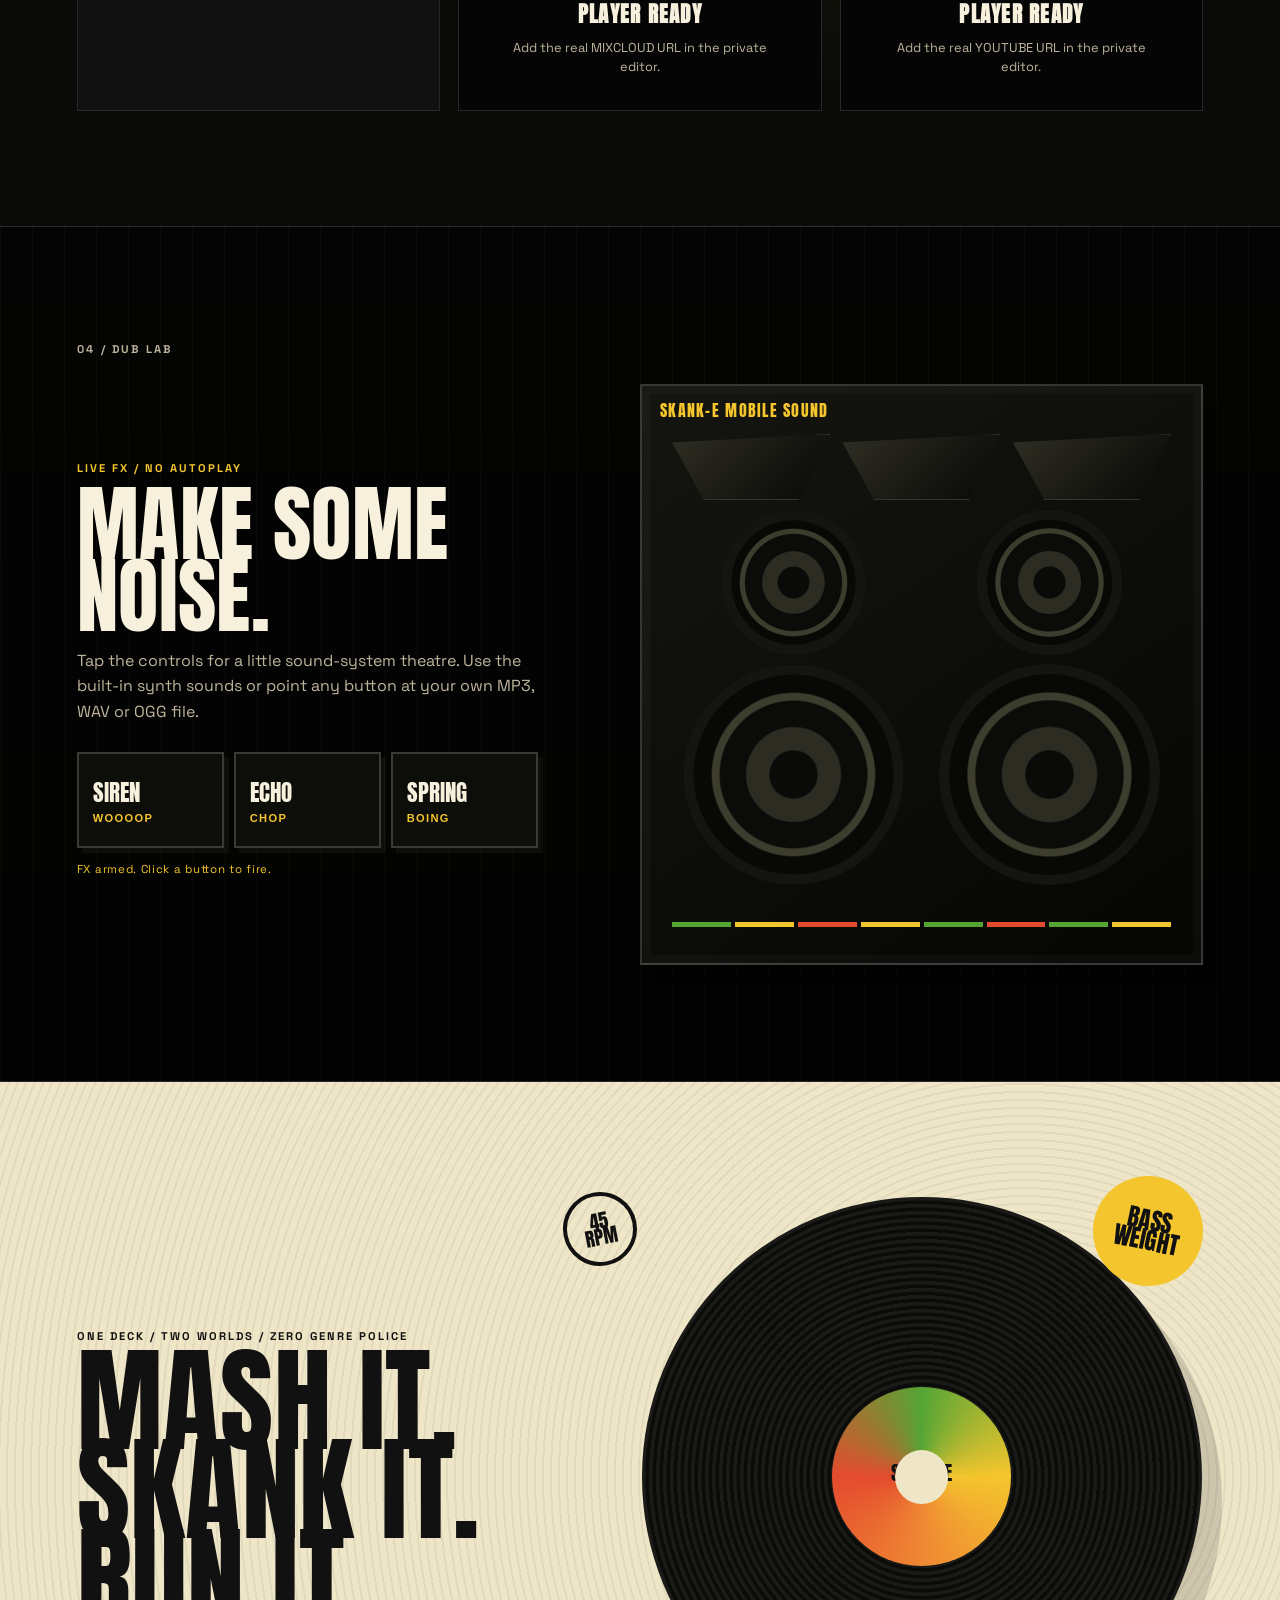
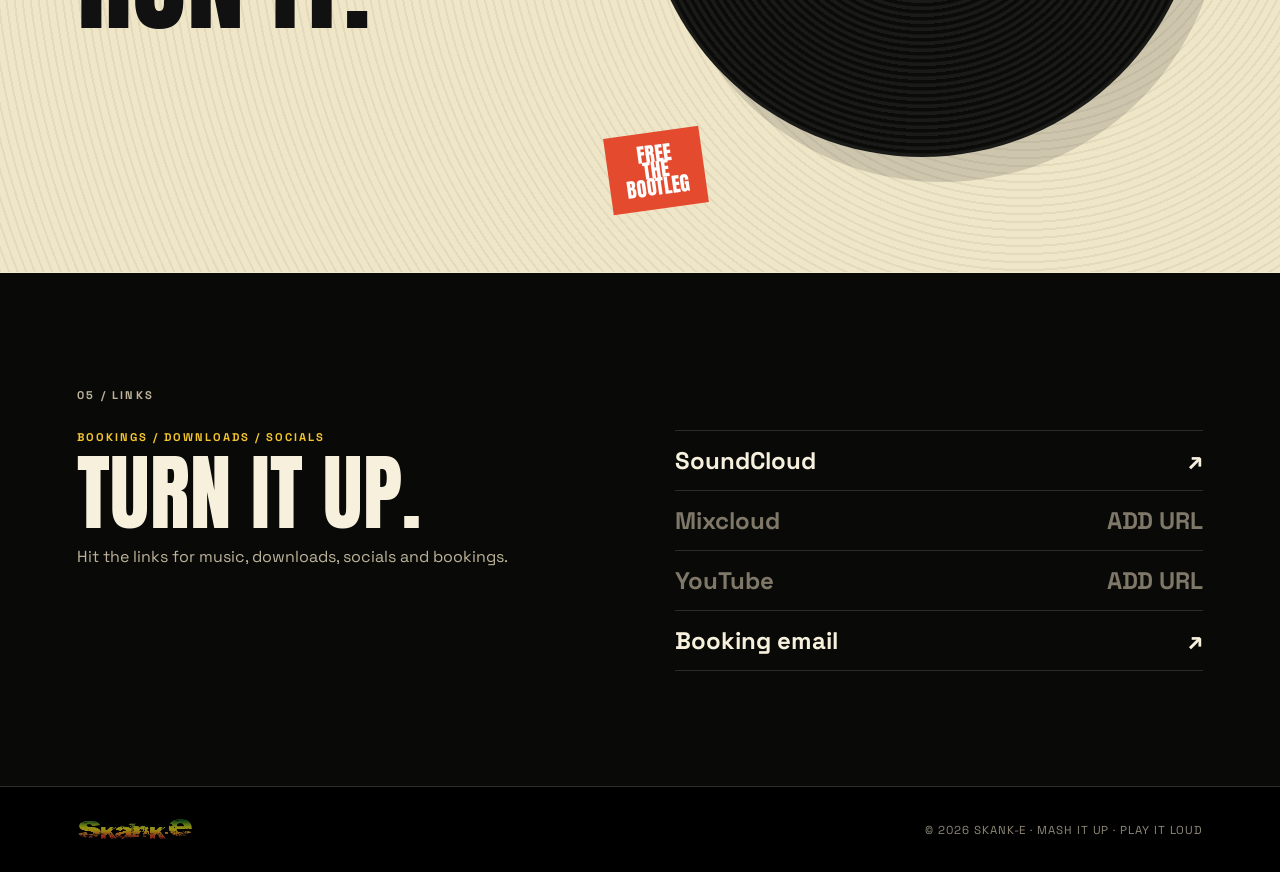
==== commit 3613ef12: "Update index.html" ====
--- a/index.html
+++ b/index.html
@@ -60,7 +60,7 @@
       </div>
 
       <div class="hero-copy">
-        <div class="tape-label">BOOTLEG SERVICE · DUBWISE MASHUPS · 45 RPM ATTITUDE</div>
+        <div class="tape-label">BOOTLEG SERVICE · DUBWISE MASHUPS · SOUND SYSTEM CULTURE</div>
         <img class="hero-logo" src="assets/Skank-E_logo.png" alt="Skank-E" fetchpriority="high" decoding="async" />
         <p class="hero-tagline" id="hero-tagline">Reggae roots × funk breaks × hip-hop acapellas</p>
         <p class="hero-sub" id="hero-sub">Old-school cut-and-paste energy, built for big speakers.</p>
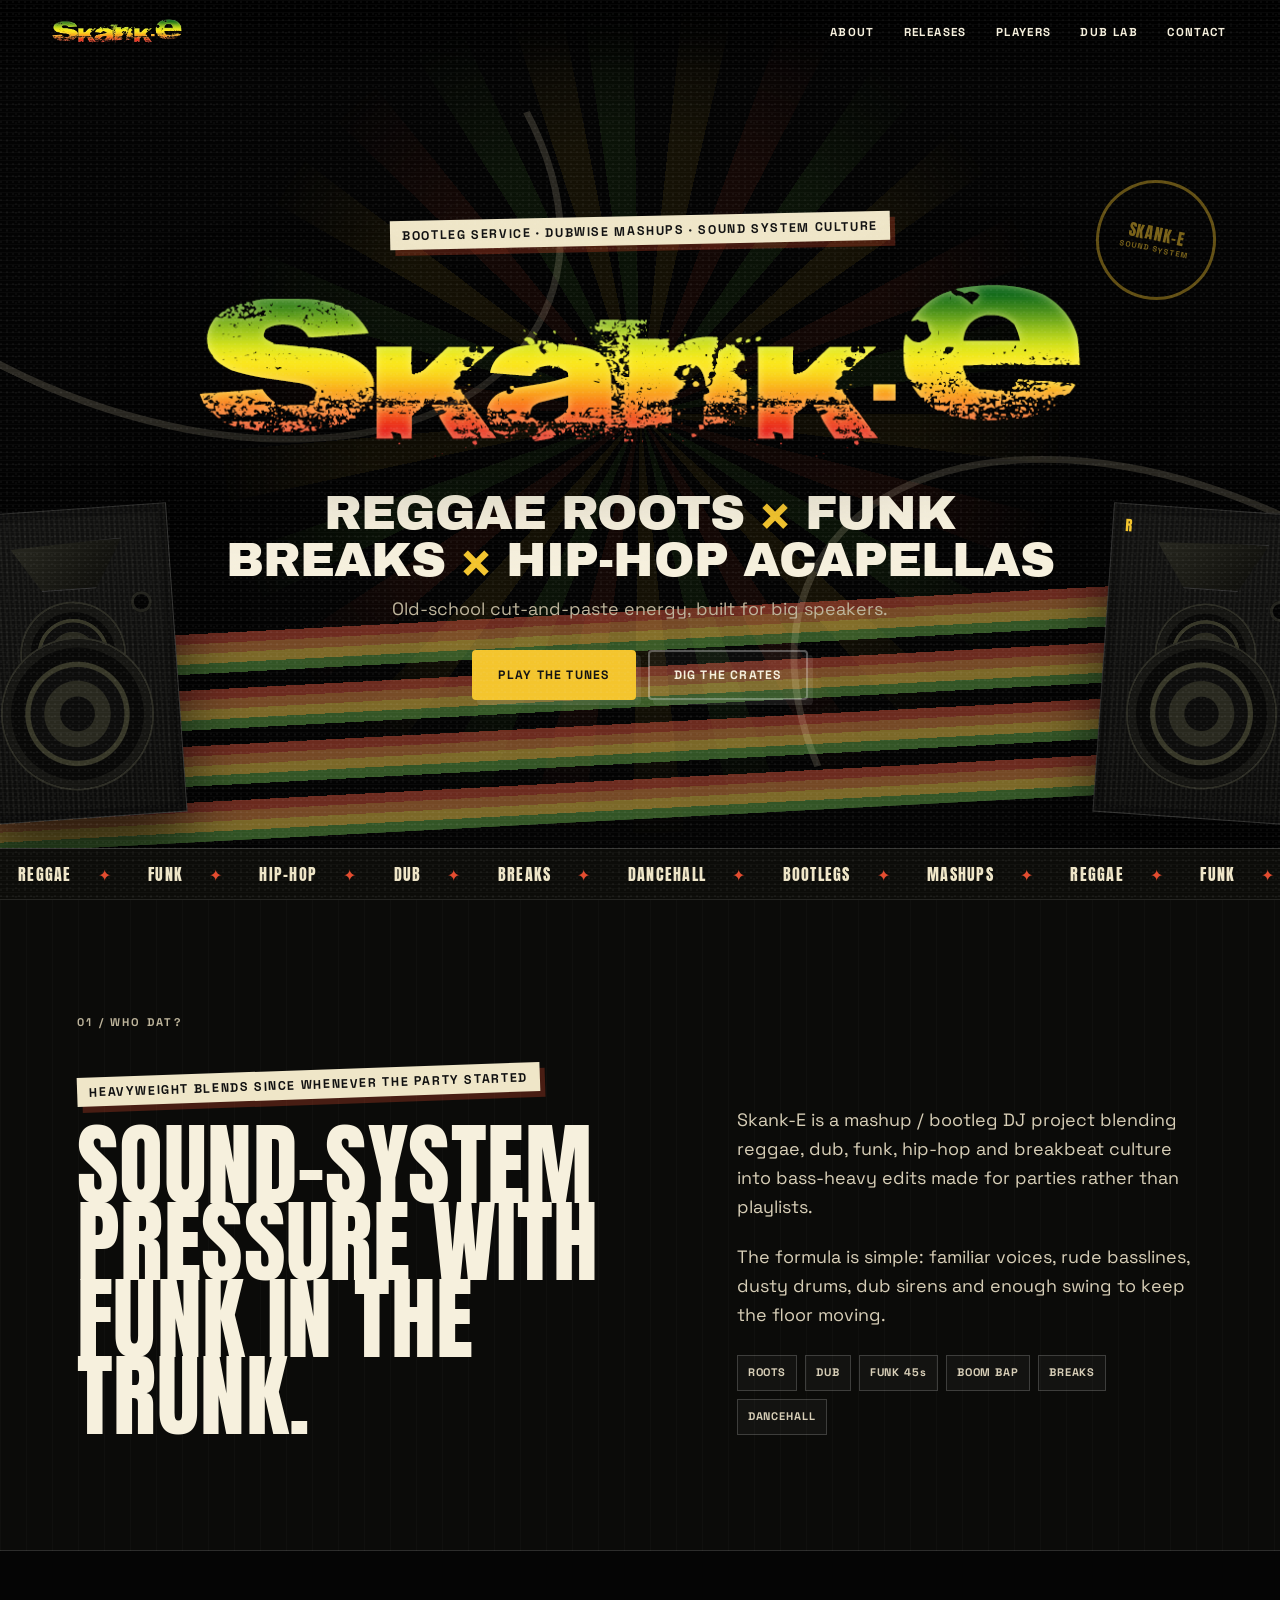
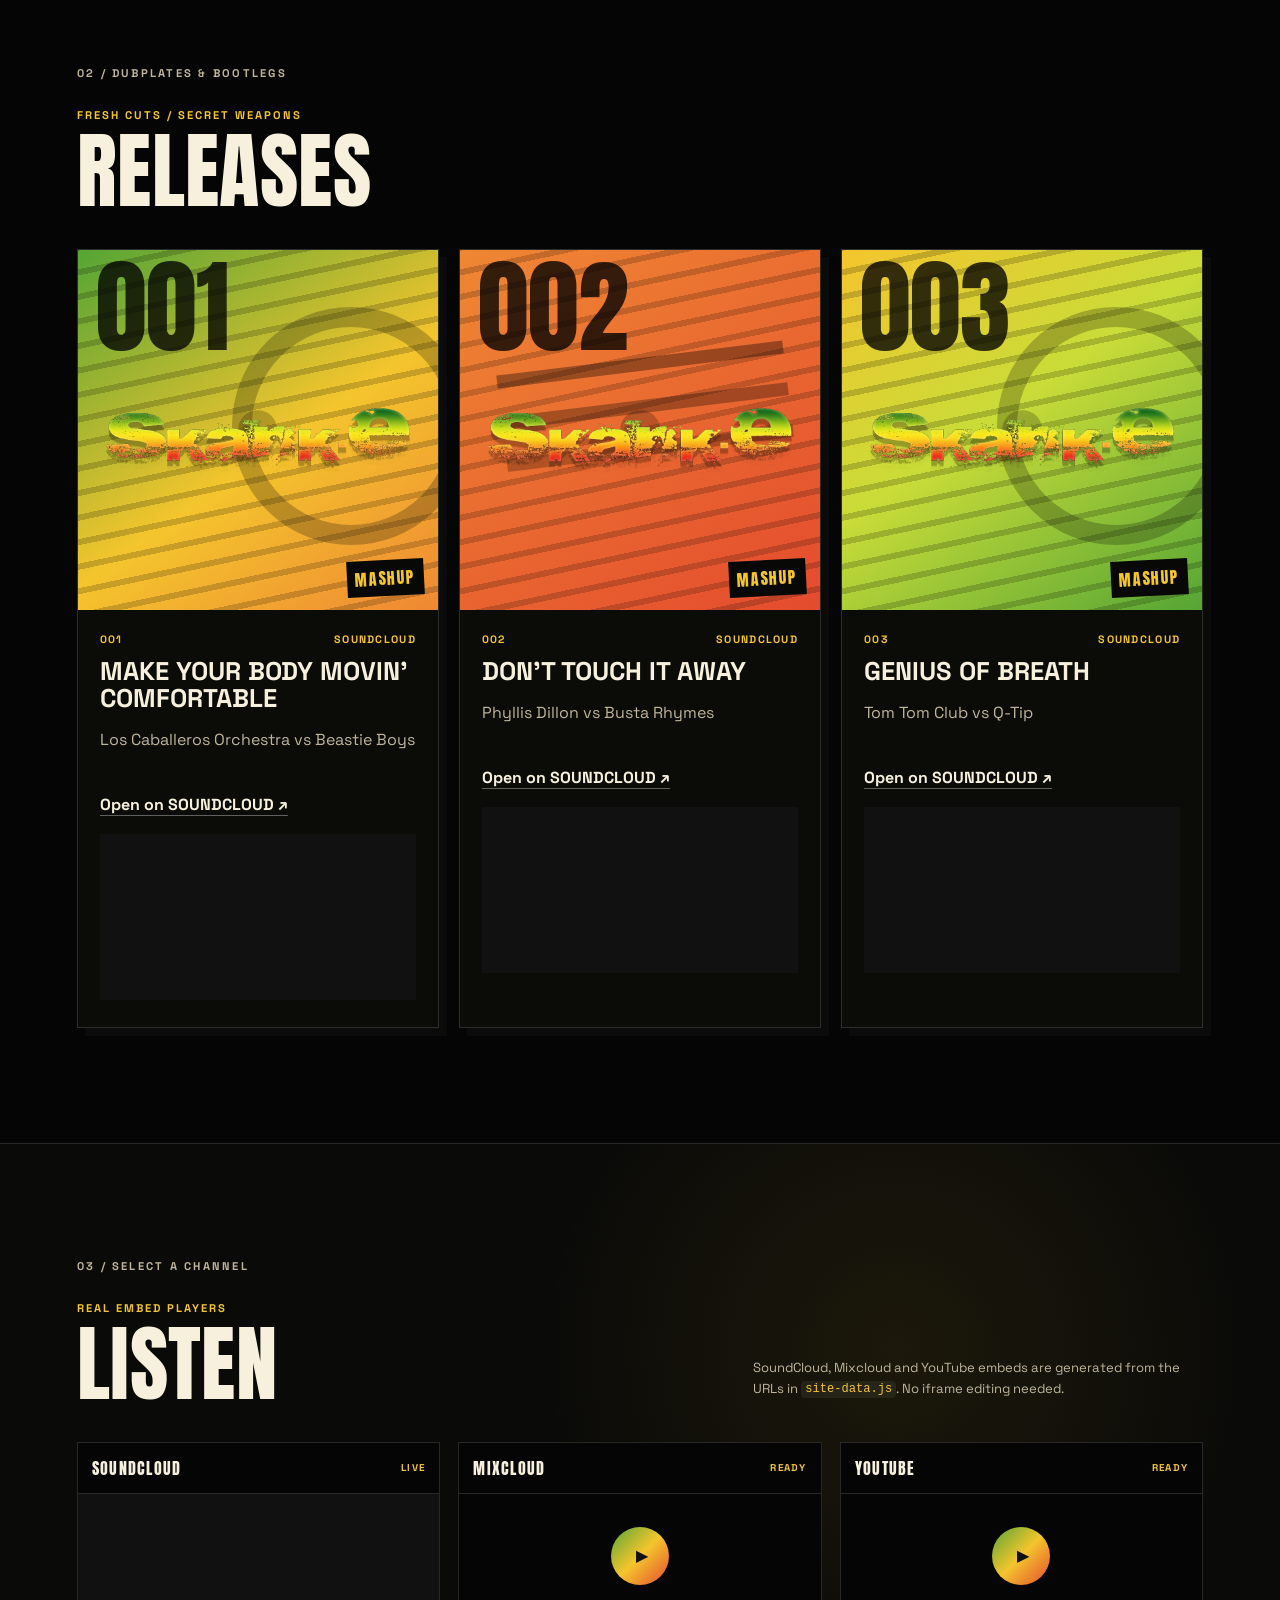
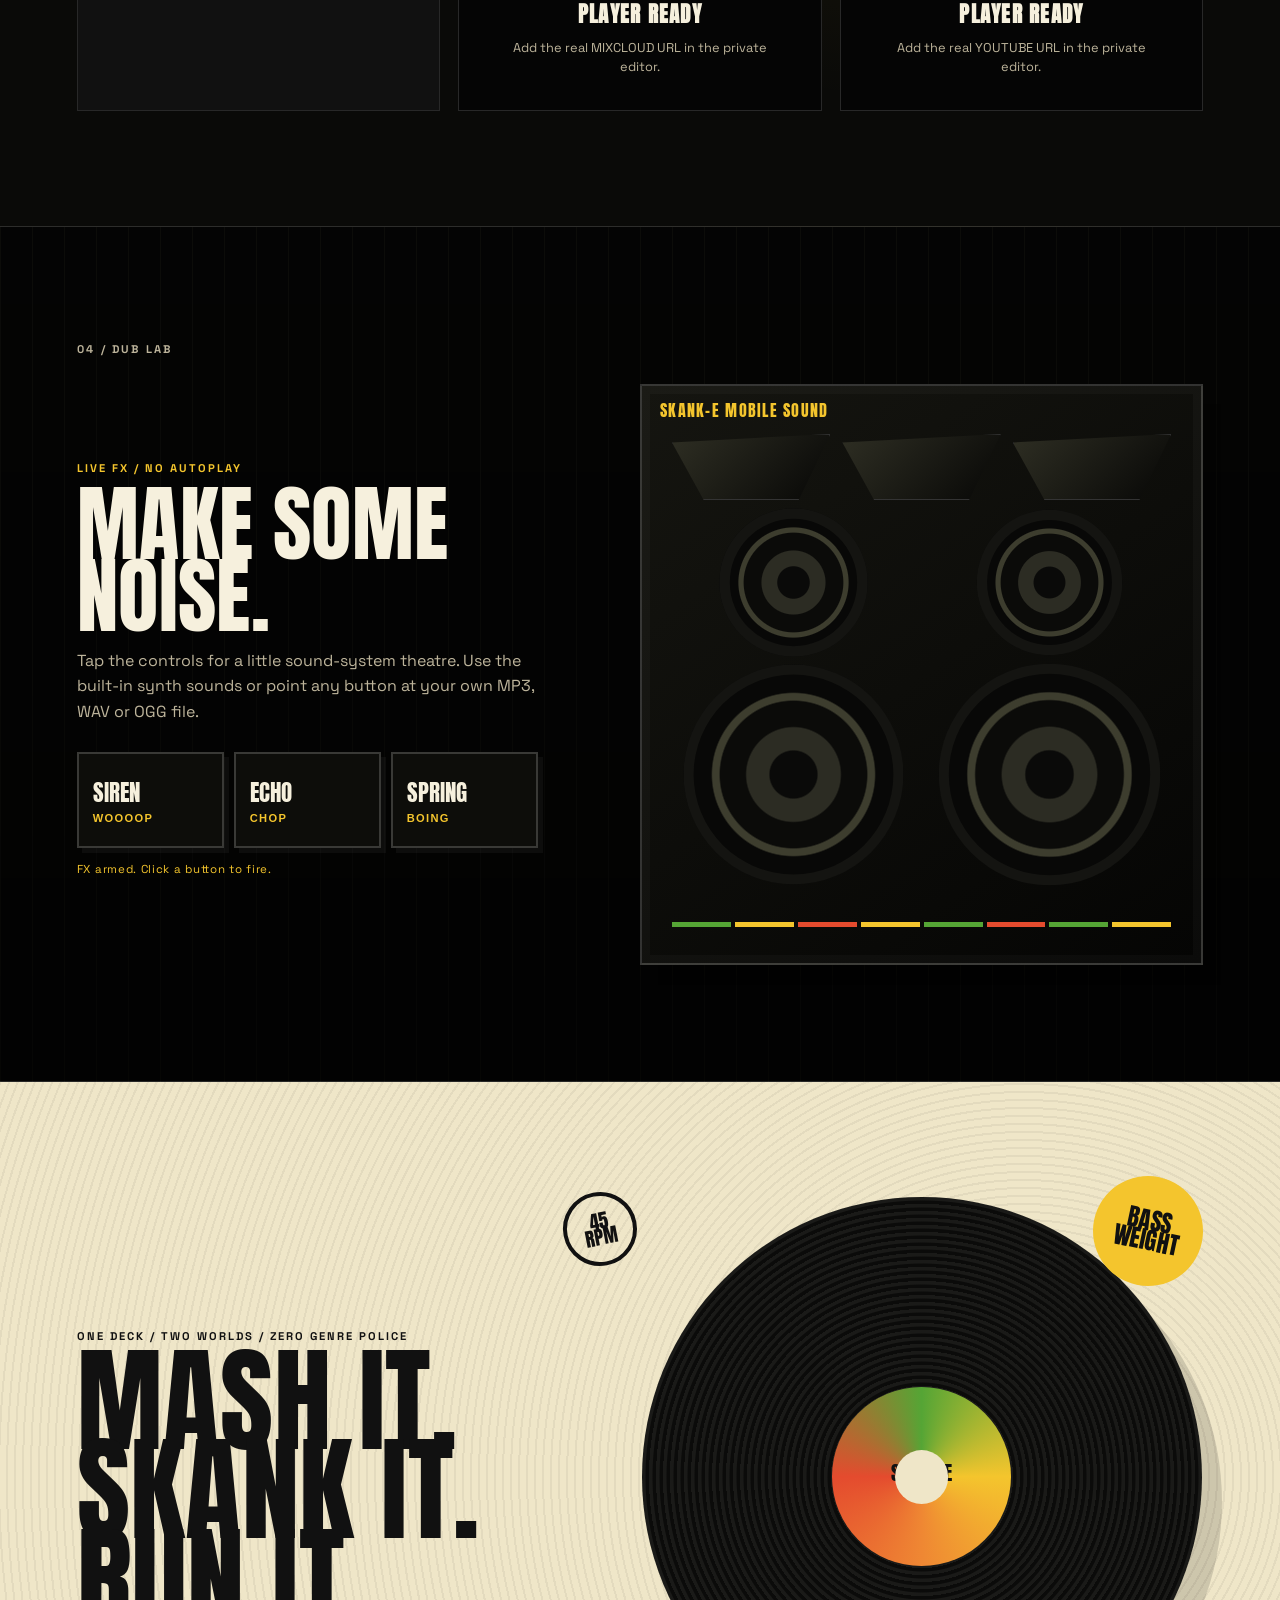
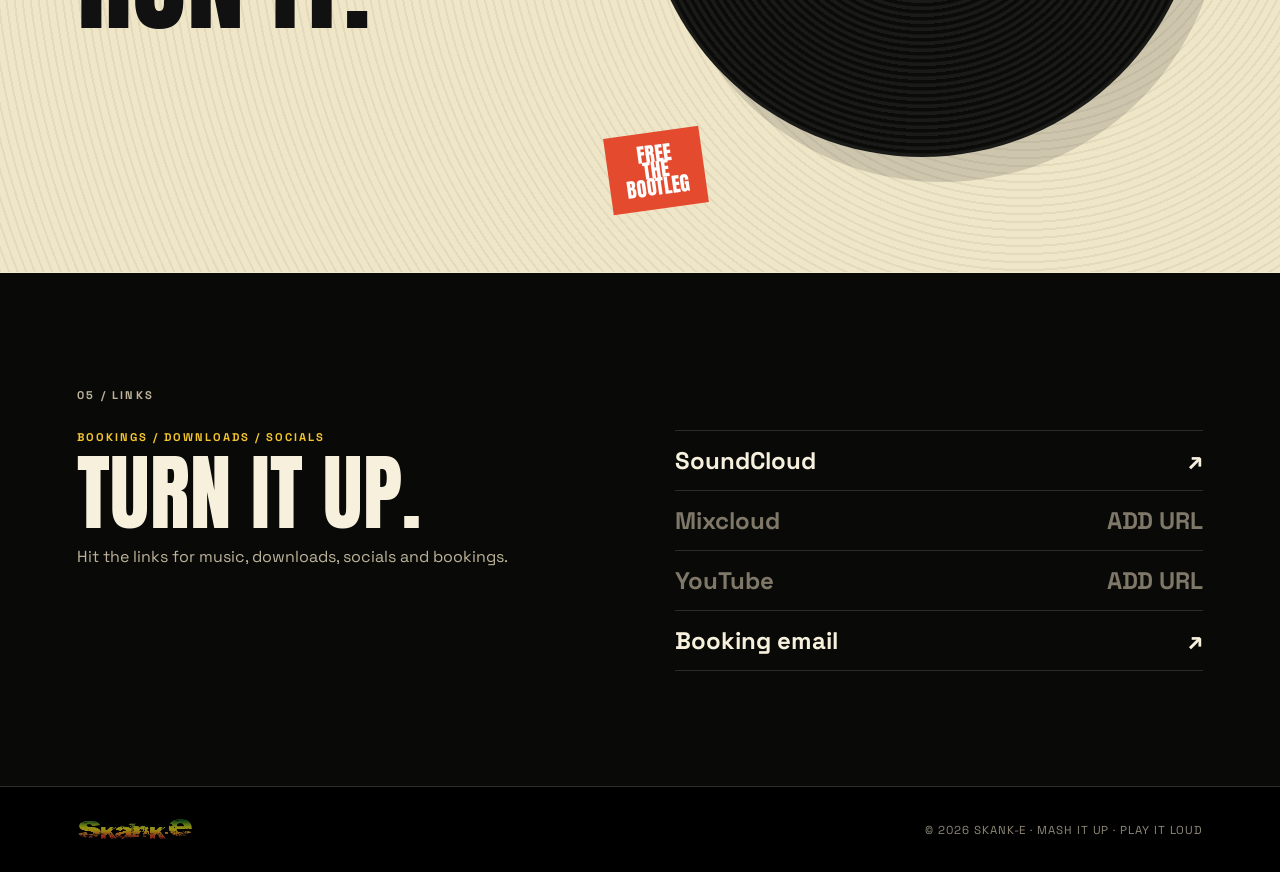
==== commit 7135278d: "Update index.html" ====
--- a/index.html
+++ b/index.html
@@ -107,7 +107,7 @@
           <p class="eyebrow">FRESH CUTS / SECRET WEAPONS</p>
           <h2>Releases</h2>
         </div>
-        <p class="mini-note">The artwork and player system are ready. Add the real Skank-E release links in <code>site-data.js</code> and the cards update automatically.</p>
+        <p class="mini-note"></p>
       </div>
       <div id="release-grid" class="release-grid" aria-live="polite"></div>
     </section>
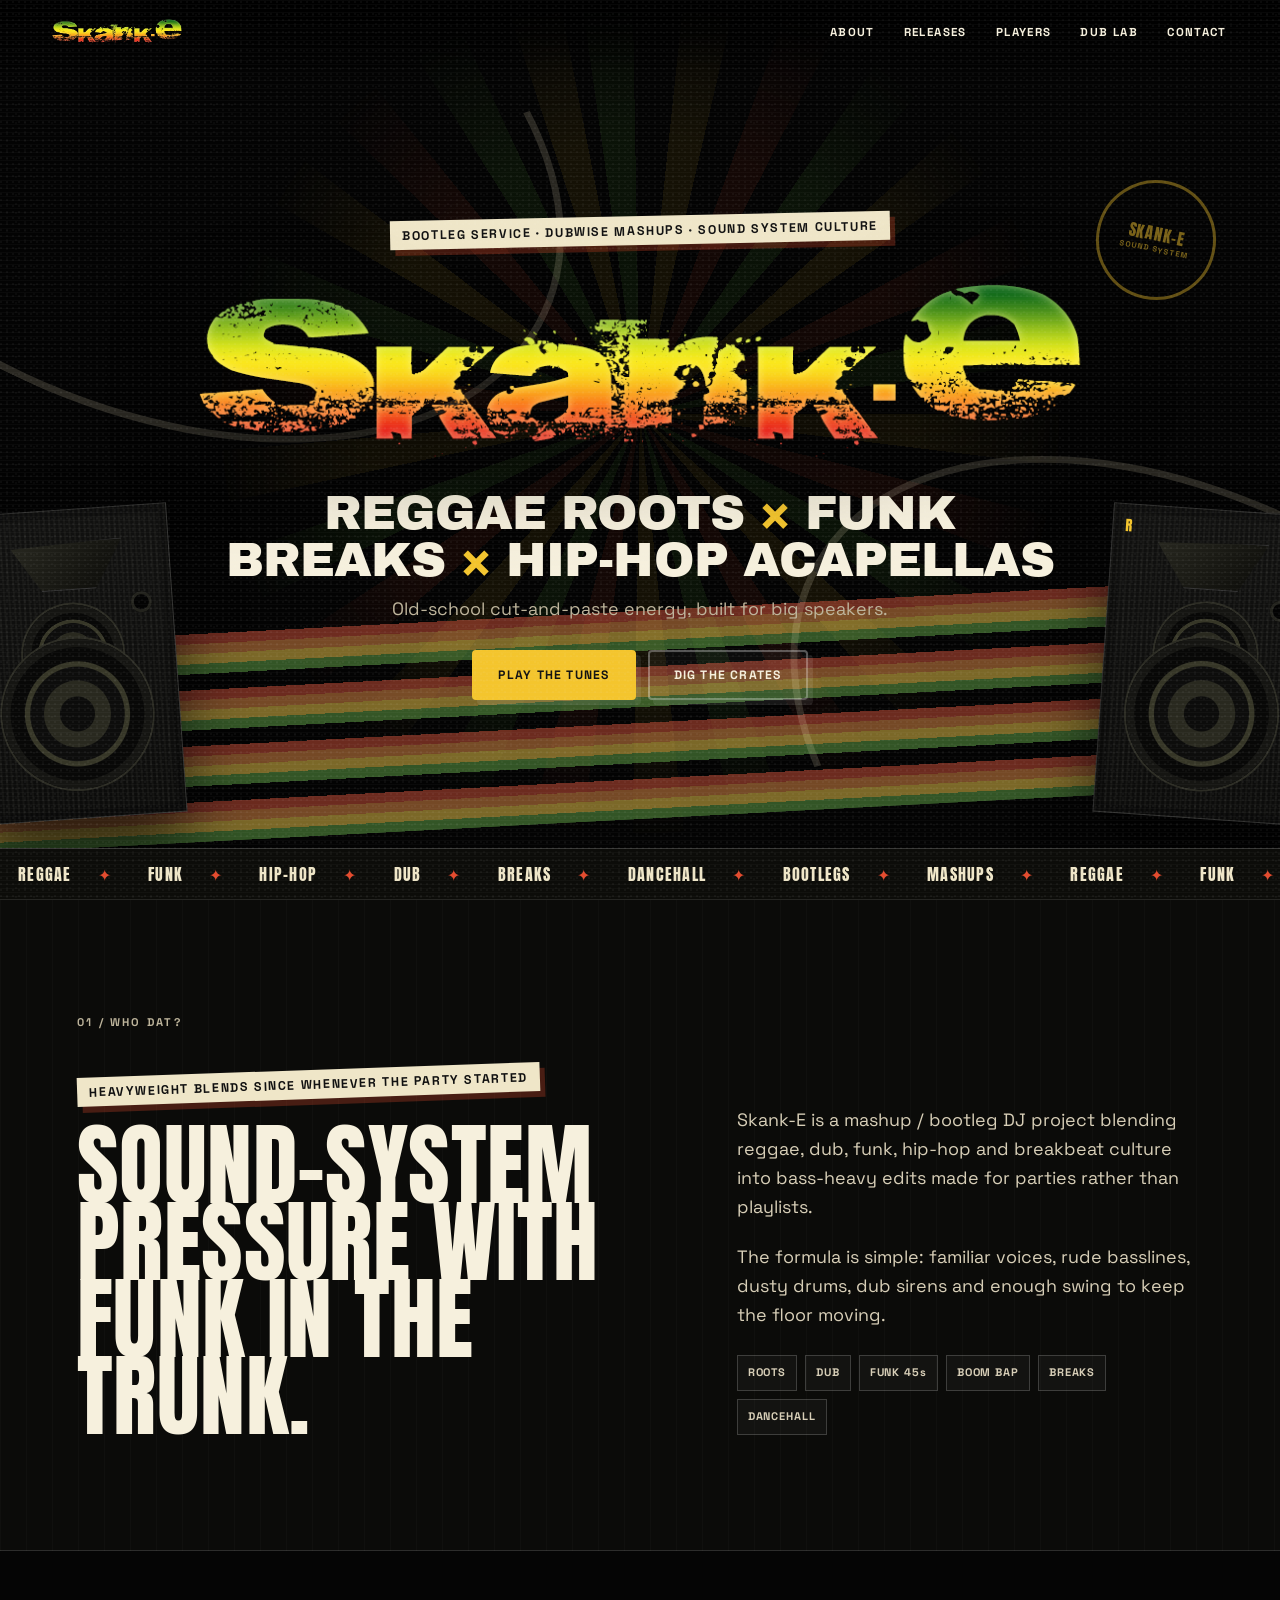
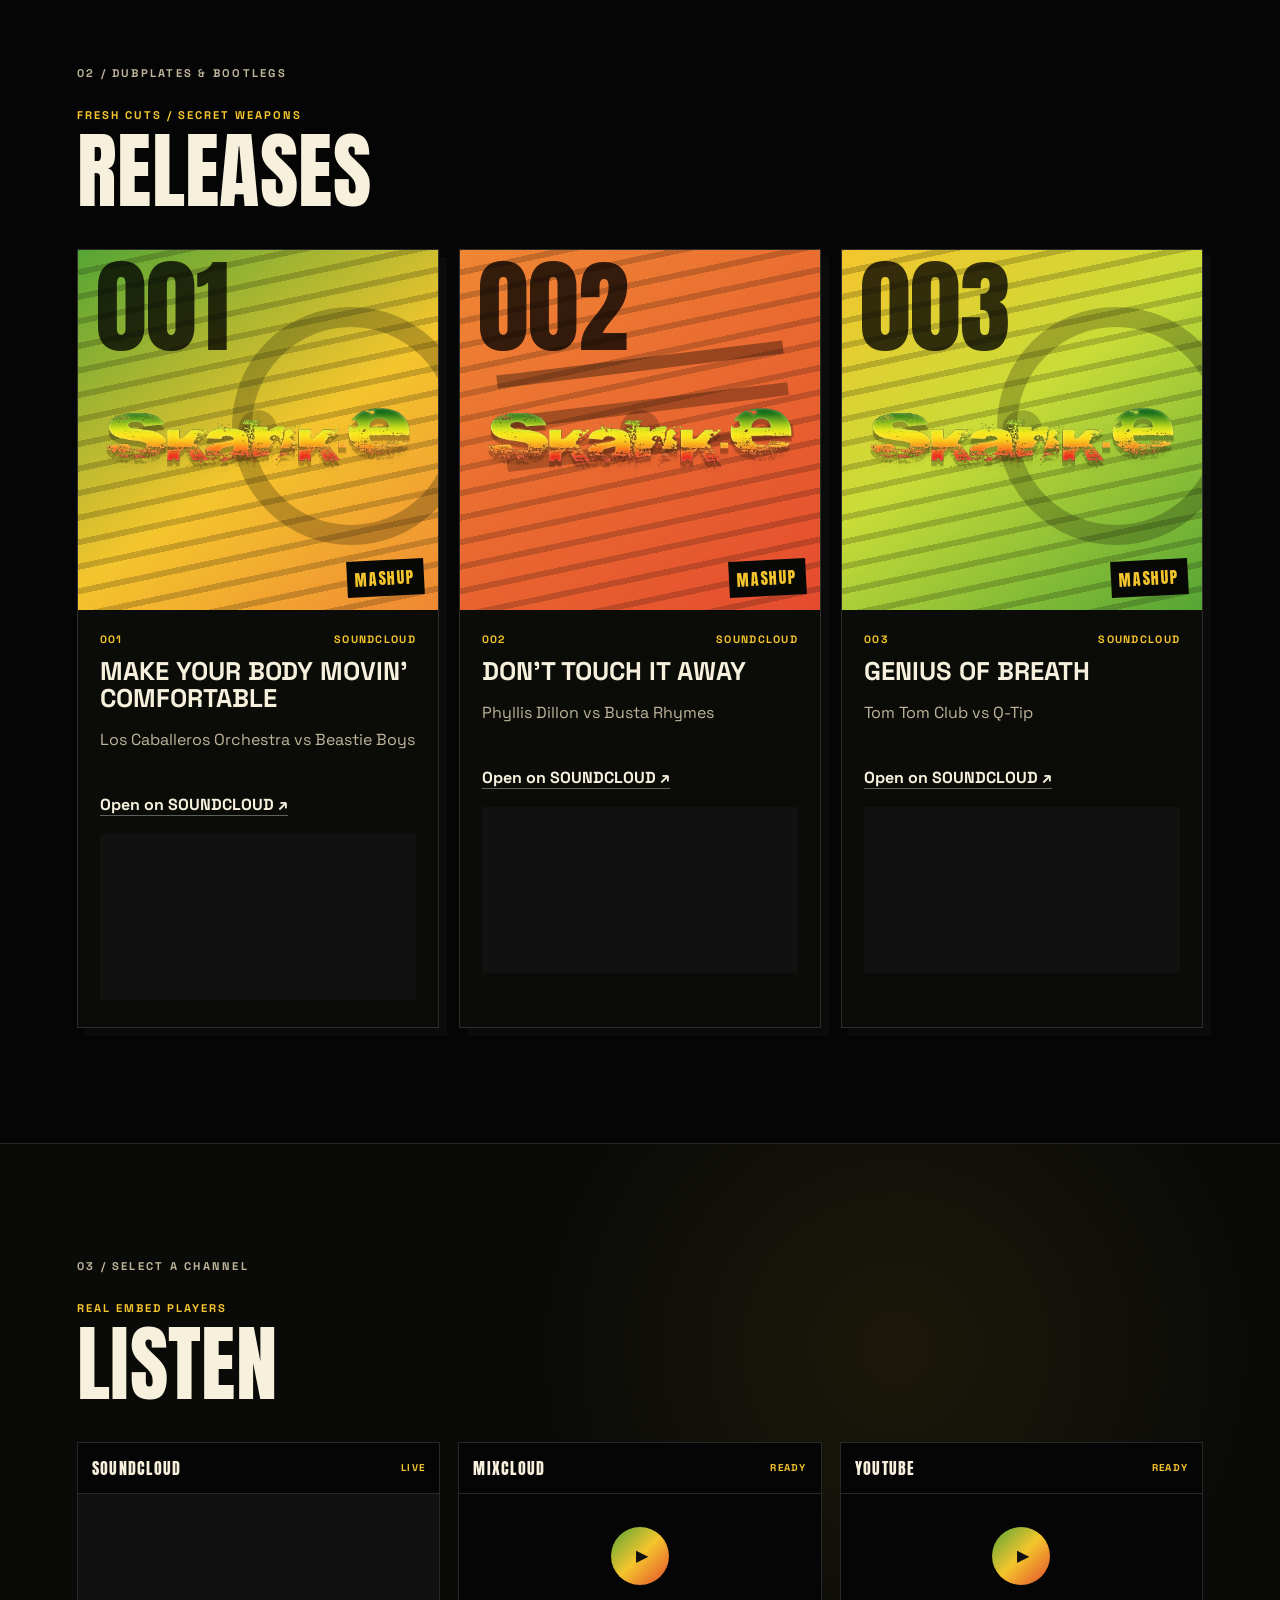
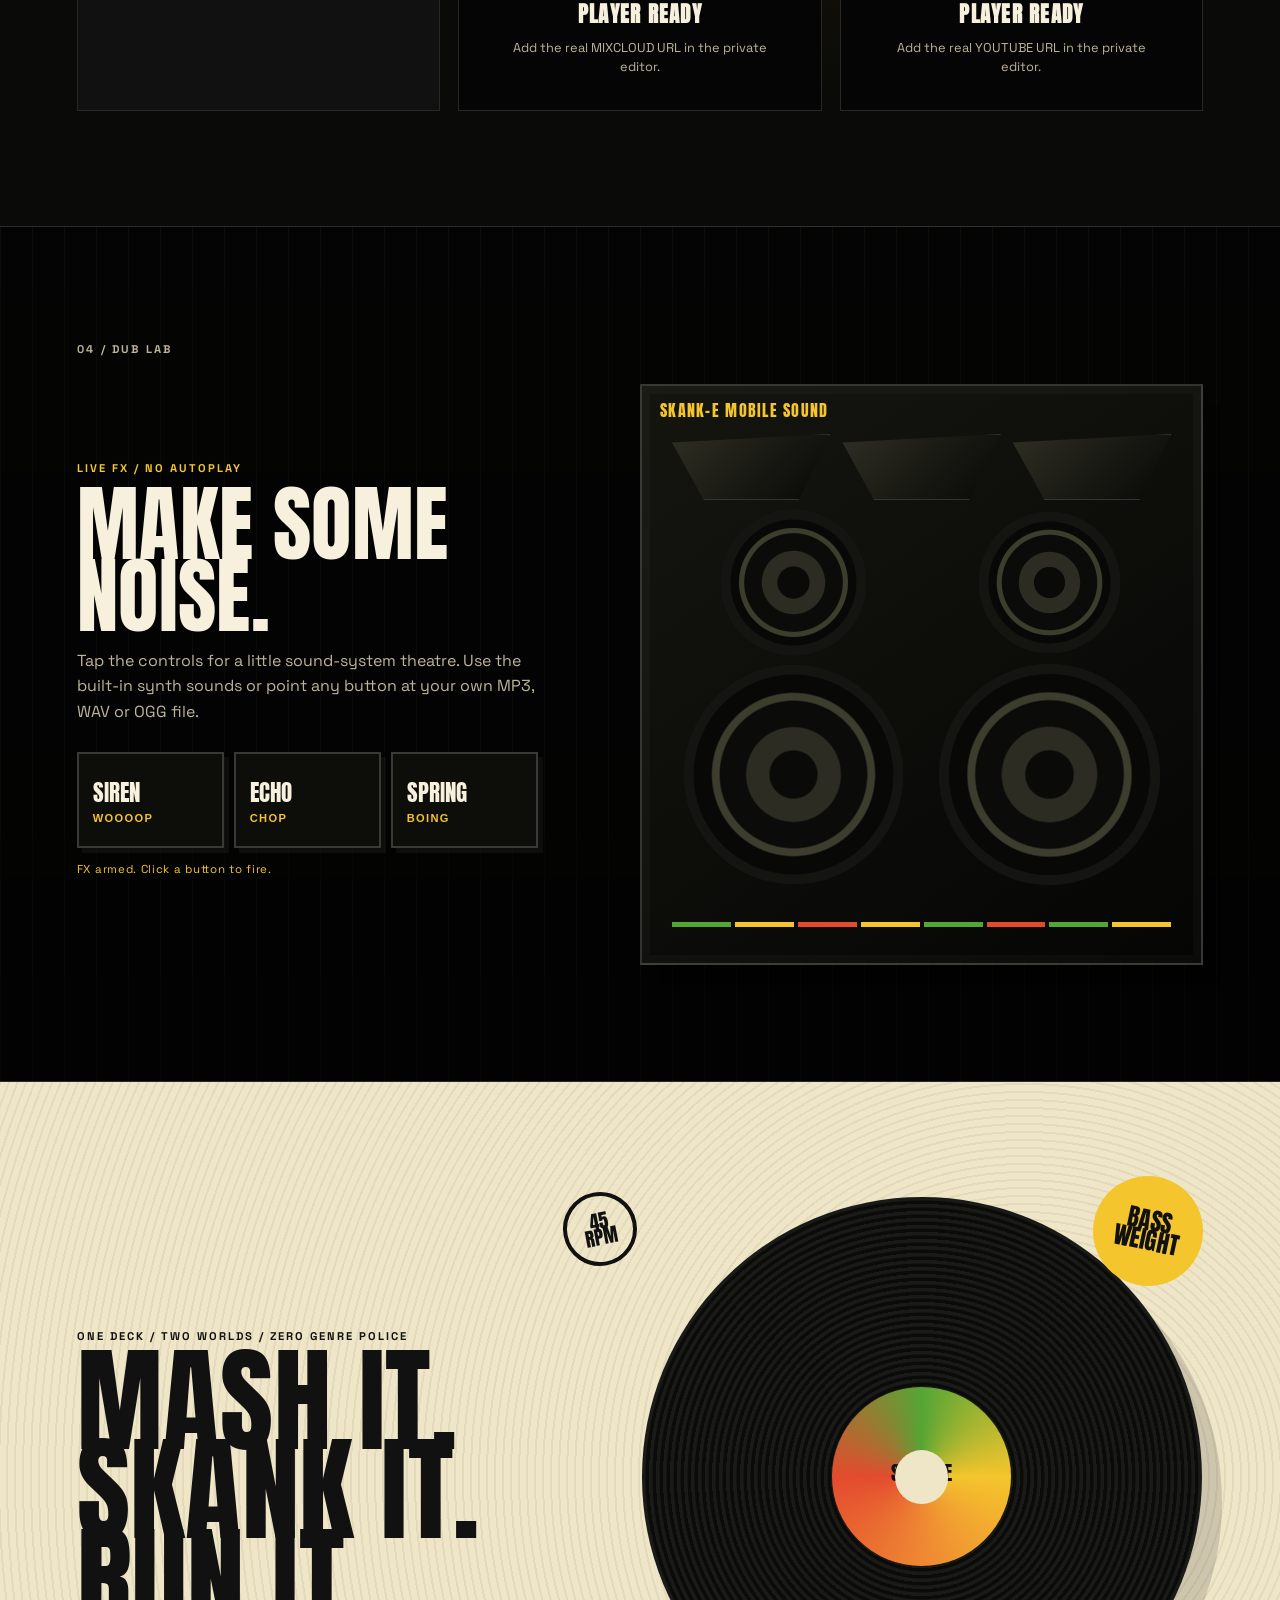
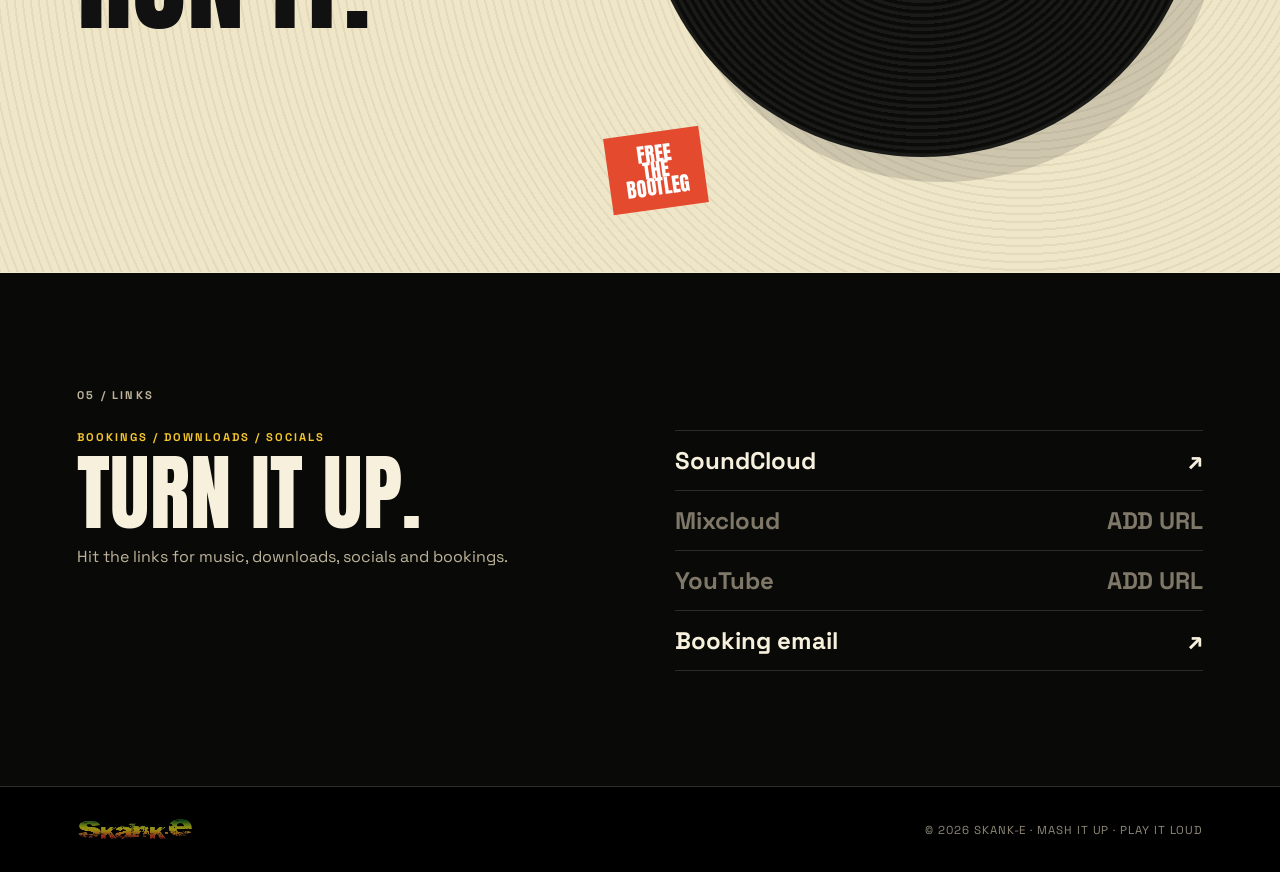
==== commit 8e9a5388: "Update index.html" ====
--- a/index.html
+++ b/index.html
@@ -119,7 +119,7 @@
           <p class="eyebrow">REAL EMBED PLAYERS</p>
           <h2>Listen</h2>
         </div>
-        <p class="mini-note">SoundCloud, Mixcloud and YouTube embeds are generated from the URLs in <code>site-data.js</code>. No iframe editing needed.</p>
+        <p class="mini-note"></p>
       </div>
 
       <div id="player-grid" class="player-grid"></div>
